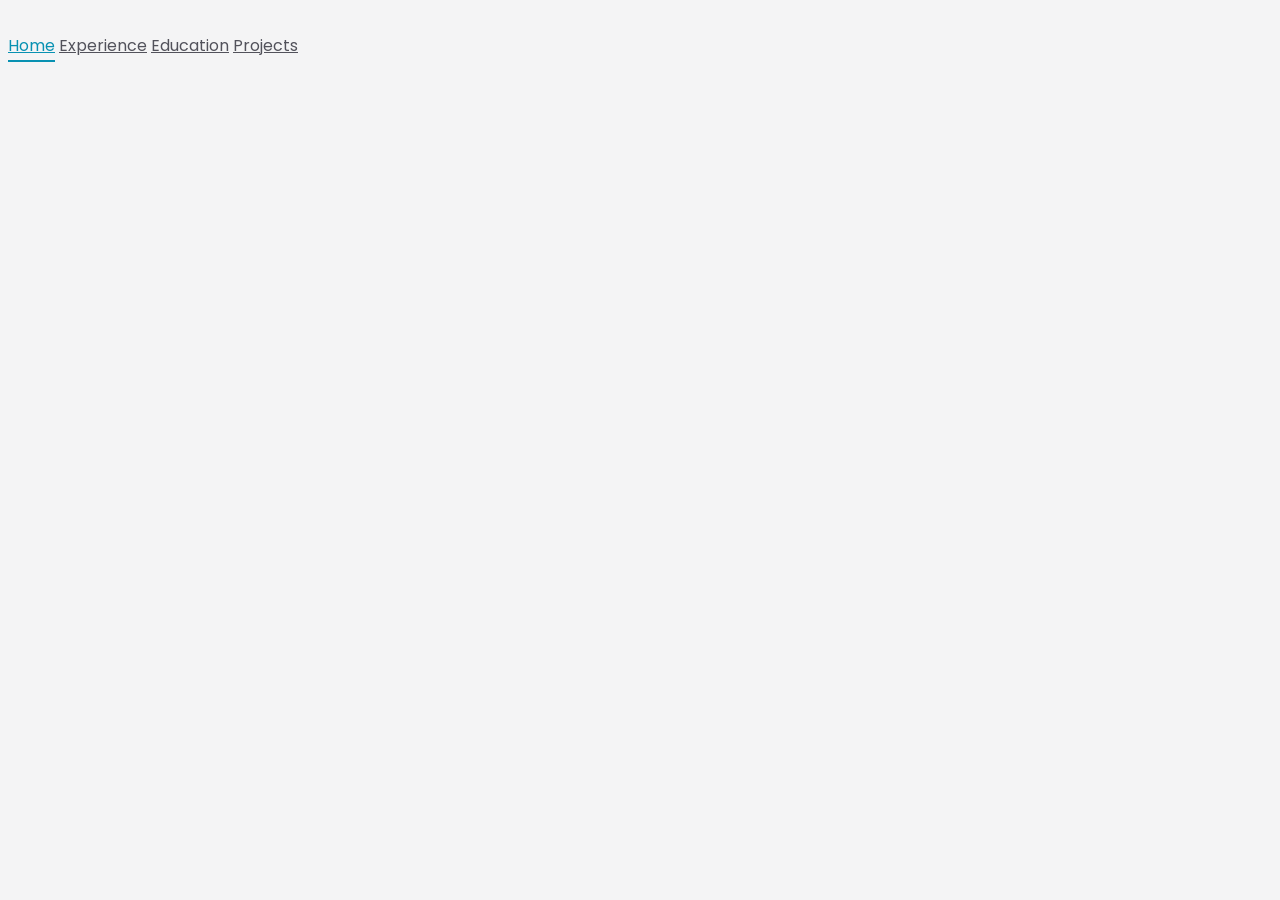
==== index.html @ fab00046 "Deploy initial portfolio" ====
<!DOCTYPE html>
<html lang="en" class="scroll-smooth">
<head>
    <meta charset="UTF-8">
    <meta name="viewport" content="width=device-width, initial-scale=1.0">
    <title>Rohan Negi | Python Developer</title>
    <meta name="description" content="Portfolio of Rohan Negi, a Python developer with experience in Streamlit, Firebase, and Machine Learning.">
    <link rel="icon" href="data:image/svg+xml,<svg xmlns=%22http://www.w3.org/2000/svg%22 viewBox=%220 0 100 100%22><text y=%22.9em%22 font-size=%2290%22>🐍</text></svg>">
    <link rel="preconnect" href="https://fonts.googleapis.com">
    <link rel="preconnect" href="https://fonts.gstatic.com" crossorigin>
    <link href="https://fonts.googleapis.com/css2?family=Poppins:wght@400;500;600;700;800&display=swap" rel="stylesheet">
    <link rel="stylesheet" href="https://cdn.jsdelivr.net/gh/devicons/devicon@v2.15.1/devicon.min.css">
    <link rel="stylesheet" href="assets/css/style.css">
</head>
<body class="bg-background text-text selection:bg-accent selection:text-white">

    <div class="cursor-dot"></div>
    <div class="cursor-outline"></div>
    <div id="particles-js"></div>

    <header id="header" class="fixed top-0 left-0 w-full z-50">
        <nav class="container mx-auto px-6 py-4 flex justify-between items-center">
            <a href="index.html" class="text-2xl font-bold text-accent tracking-wider">RN.</a>
            <div class="hidden md:flex space-x-8 items-center">
                <a href="index.html" class="nav-link active">Home</a>
                <a href="experience.html" class="nav-link">Experience</a>
                <a href="education.html" class="nav-link">Education</a>
                <a href="projects.html" class="nav-link">Projects</a>
            </div>
            <button id="theme-toggle" class="theme-toggle-btn" aria-label="Toggle dark/light mode">
                <svg class="sun-icon" xmlns="http://www.w3.org/2000/svg" viewBox="0 0 24 24" fill="currentColor"><path d="M12 2.25a.75.75 0 01.75.75v2.25a.75.75 0 01-1.5 0V3a.75.75 0 01.75-.75zM7.5 12a4.5 4.5 0 119 0 4.5 4.5 0 01-9 0zM18.894 6.106a.75.75 0 010 1.06l-1.591 1.59a.75.75 0 11-1.06-1.06l1.59-1.59a.75.75 0 011.06 0zM21.75 12a.75.75 0 01-.75.75h-2.25a.75.75 0 010-1.5h2.25a.75.75 0 01.75.75zM17.894 17.894a.75.75 0 011.06 0l1.59 1.591a.75.75 0 11-1.06 1.06l-1.59-1.59a.75.75 0 010-1.06zM12 21.75a.75.75 0 01-.75-.75v-2.25a.75.75 0 011.5 0v2.25a.75.75 0 01-.75.75zM5.106 17.894a.75.75 0 010-1.06l1.591-1.59a.75.75 0 111.06 1.06l-1.59 1.59a.75.75 0 01-1.06 0zM2.25 12a.75.75 0 01.75-.75h2.25a.75.75 0 010 1.5H3a.75.75 0 01-.75-.75zM6.106 5.106a.75.75 0 011.06 0l1.59 1.591a.75.75 0 01-1.06 1.06l-1.59-1.59a.75.75 0 010-1.06z"/></svg>
                <svg class="moon-icon" xmlns="http://www.w3.org/2000/svg" viewBox="0 0 24 24" fill="currentColor"><path fill-rule="evenodd" d="M9.528 1.718a.75.75 0 01.162.819A8.97 8.97 0 009 6a9 9 0 009 9 8.97 8.97 0 004.472-.69a.75.75 0 01.819.162l.805.805a.75.75 0 01-.162.819A10.5 10.5 0 119.528 1.718z" clip-rule="evenodd" /></svg>
            </button>
        </nav>
    </header>

    <main class="relative z-10">
        <section id="hero" class="min-h-screen flex items-center">
            <div class="container mx-auto px-6 grid md:grid-cols-2 gap-12 items-center">
                <div class="text-center md:text-left">
                    <h1 class="text-4xl md:text-6xl font-extrabold leading-tight">Hi, I am <br><span class="text-accent">Rohan Negi</span></h1>
                    <p class="mt-6 text-lg text-slate-300 max-w-lg mx-auto md:mx-0">
                        Curious and driven Python developer & aspiring Data Scientist, experienced in ML, Firebase, Generative AI, and Data Visualization. Actively seeking internship opportunities to contribute and grow.
                    </p>
                    <div class="mt-8 flex justify-center md:justify-start gap-6">
                        <a href="https://github.com/rohannegi-2005" target="_blank" class="social-icon" aria-label="GitHub"><i class="devicon-github-original"></i></a>
                        <a href="https://www.kaggle.com/rohannegi18181" target="_blank" class="social-icon" aria-label="Kaggle">
                            <svg role="img" viewBox="0 0 24 24" xmlns="http://www.w3.org/2000/svg"><title>Kaggle</title><path d="M14.994 10.222l-3.32 3.32-3.32-3.32-3.32 3.32-1.47-1.47 4.79-4.79 3.32 3.32 3.32-3.32 4.79 4.79-1.47 1.47-3.32-3.32zM19.78 24l-4.79-4.79-3.32 3.32-3.32-3.32-3.32 3.32-4.79-4.79L11.674 0l8.107 8.107L14.994 13.01l4.787 4.787L18.31 19.27l-3.317-3.317-3.317 3.317-3.317-3.317-3.317 3.317-1.47-1.47 4.787-4.787 3.317 3.317 3.317-3.317 4.787 4.787z"/></svg>
                        </a>
                        <a href="https://leetcode.com/u/Rohann_18/" target="_blank" class="social-icon" aria-label="LeetCode">
                            <svg role="img" viewBox="0 0 24 24" xmlns="http://www.w3.org/2000/svg"><title>LeetCode</title><path d="M13.483 0a1.374 1.374 0 0 0-.961.438L7.116 5.844a.75.75 0 0 1-1.06 0L.438.219a1.374 1.374 0 0 0-1.922 0A1.374 1.374 0 0 0 0 .961v10.35a1.374 1.374 0 0 0 .438.961l5.621 5.621a.75.75 0 0 1 0 1.06l-5.621 5.621a1.374 1.374 0 0 0 0 1.922a1.374 1.374 0 0 0 .961.438h10.35a1.374 1.374 0 0 0 .961-.438l5.621-5.621a.75.75 0 0 1 1.06 0l5.621 5.621a1.374 1.374 0 0 0 1.922 0a1.374 1.374 0 0 0 .438-.961V13.483a1.374 1.374 0 0 0-.438-.961l-5.621-5.621a.75.75 0 0 1 0-1.06l5.621-5.621a1.374 1.374 0 0 0 0-1.922a1.374 1.374 0 0 0-.961-.438H13.483zM14.25 10.5l-3 3-3-3h6zM10.5 13.5l3-3 3 3h-6z"/></svg>
                        </a>
                    </div>
                    <div class="mt-10 flex flex-wrap justify-center md:justify-start gap-4">
                        <a href="assets/resume.pdf" target="_blank" class="btn">Resume</a>
                        <a href="mailto:rohannnegi2005@gmail.com" class="btn">Contact</a>
                        <a href="https://www.linkedin.com/in/rohan-negi-2005-" target="_blank" class="btn">Connect on LinkedIn</a>
                    </div>
                </div>
                <div class="flex justify-center">
                    <img src="https://cdni.iconscout.com/illustration/premium/thumb/developer-working-on-project-4433842-3718498.png" alt="Developer Illustration" class="max-w-md w-full">
                </div>
            </div>
        </section>
        
        <div class="container mx-auto px-6 pb-12 text-center">
            <a href="mailto:rohannnegi2005@gmail.com" class="text-lg text-slate-400 hover:text-accent transition-colors duration-300">
                rohannnegi2005@gmail.com
            </a> 
        </div>

    </main>
    
    <footer class="text-center text-slate-500 py-6 text-sm">
        <p>&copy; 2025 Rohan Negi. Built with passion.</p>
    </footer>
    
    <script src="https://cdn.jsdelivr.net/npm/particles.js@2.0.0/particles.min.js"></script>
    <script defer src="assets/js/main.js"></script>
</body>
</html>
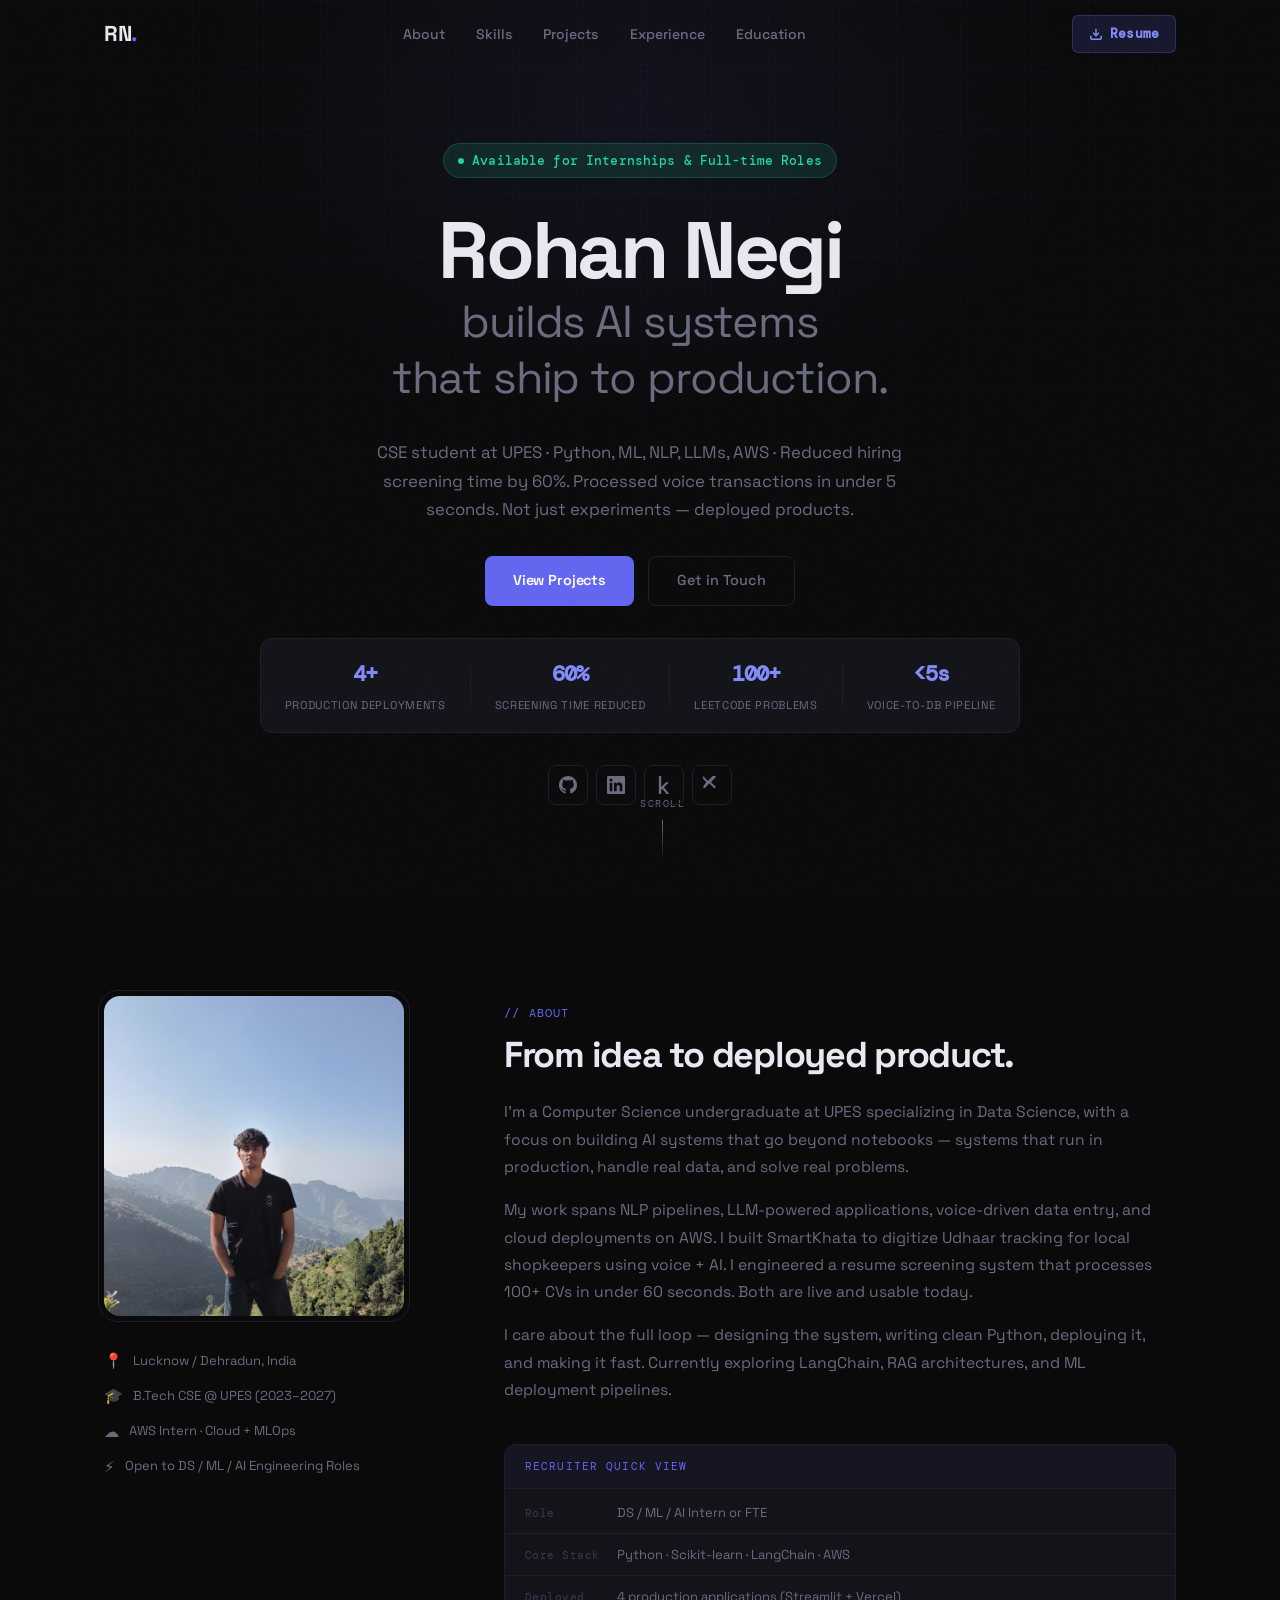
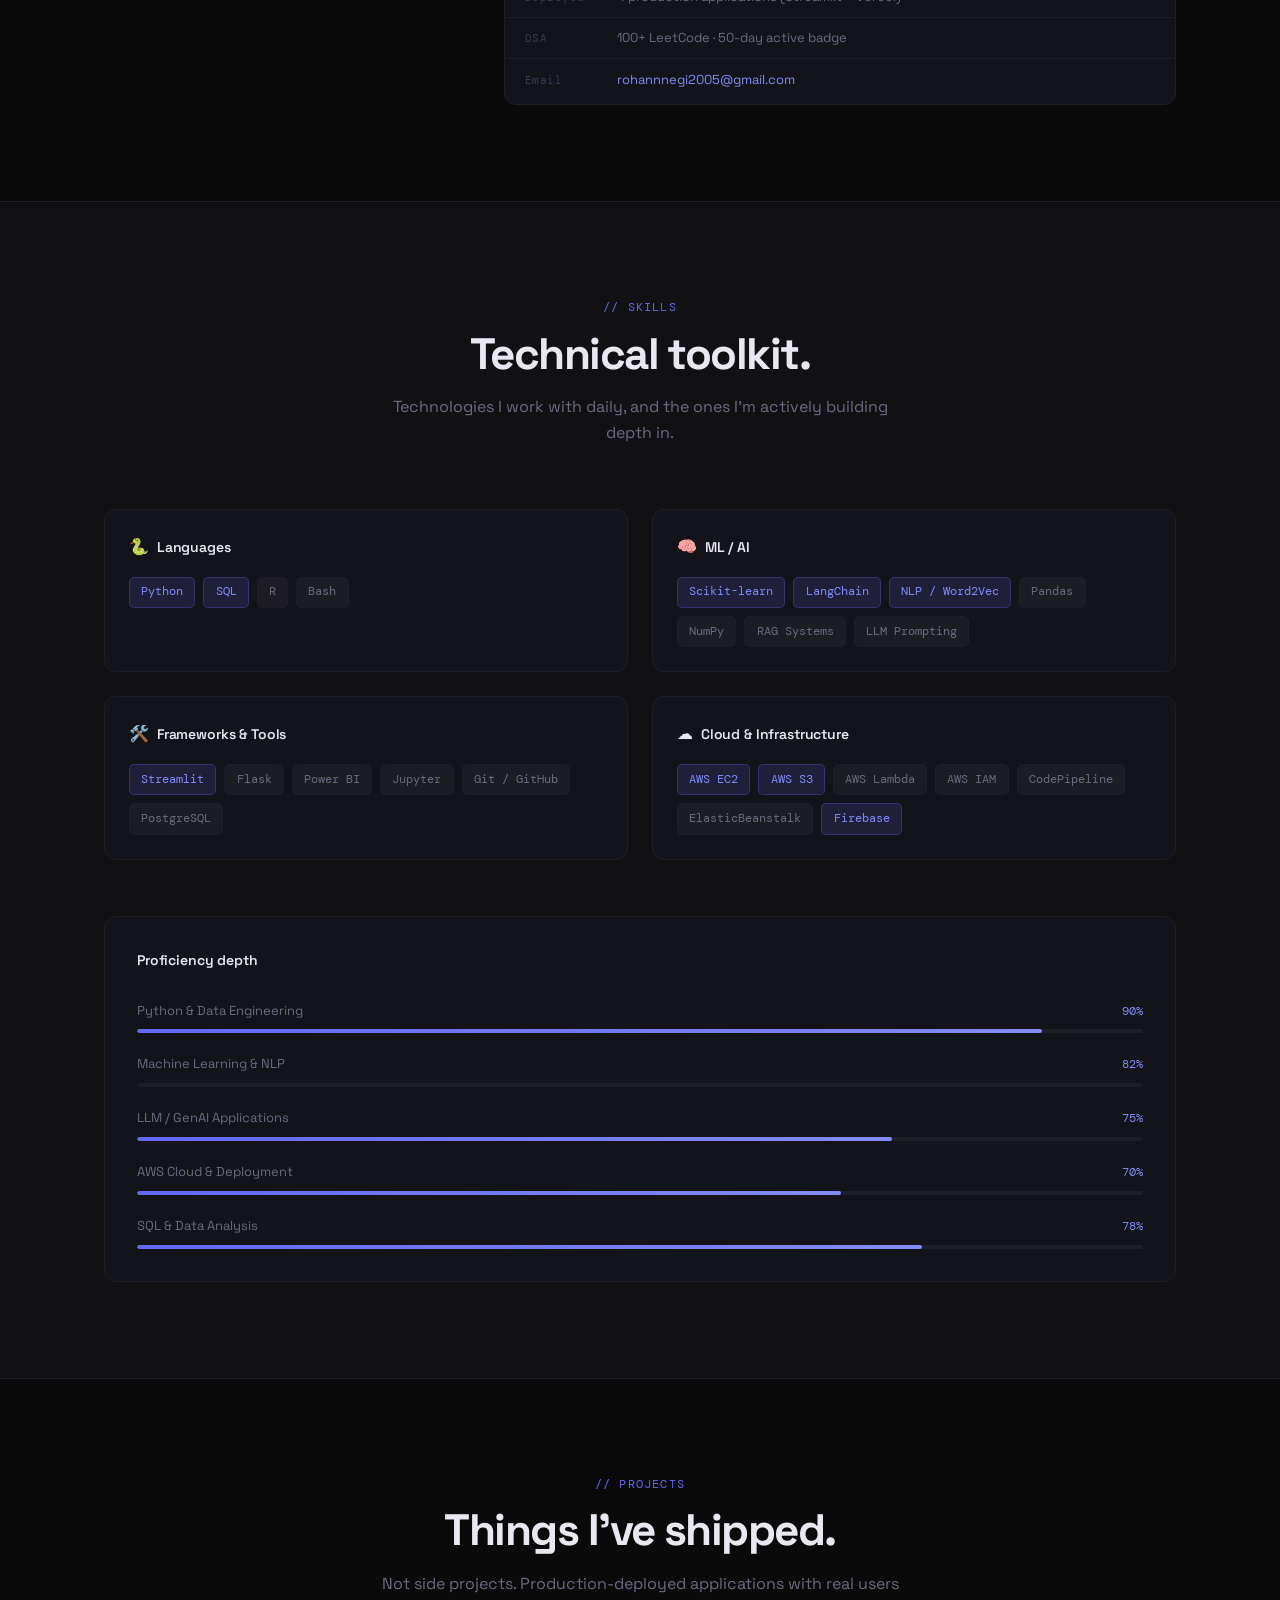
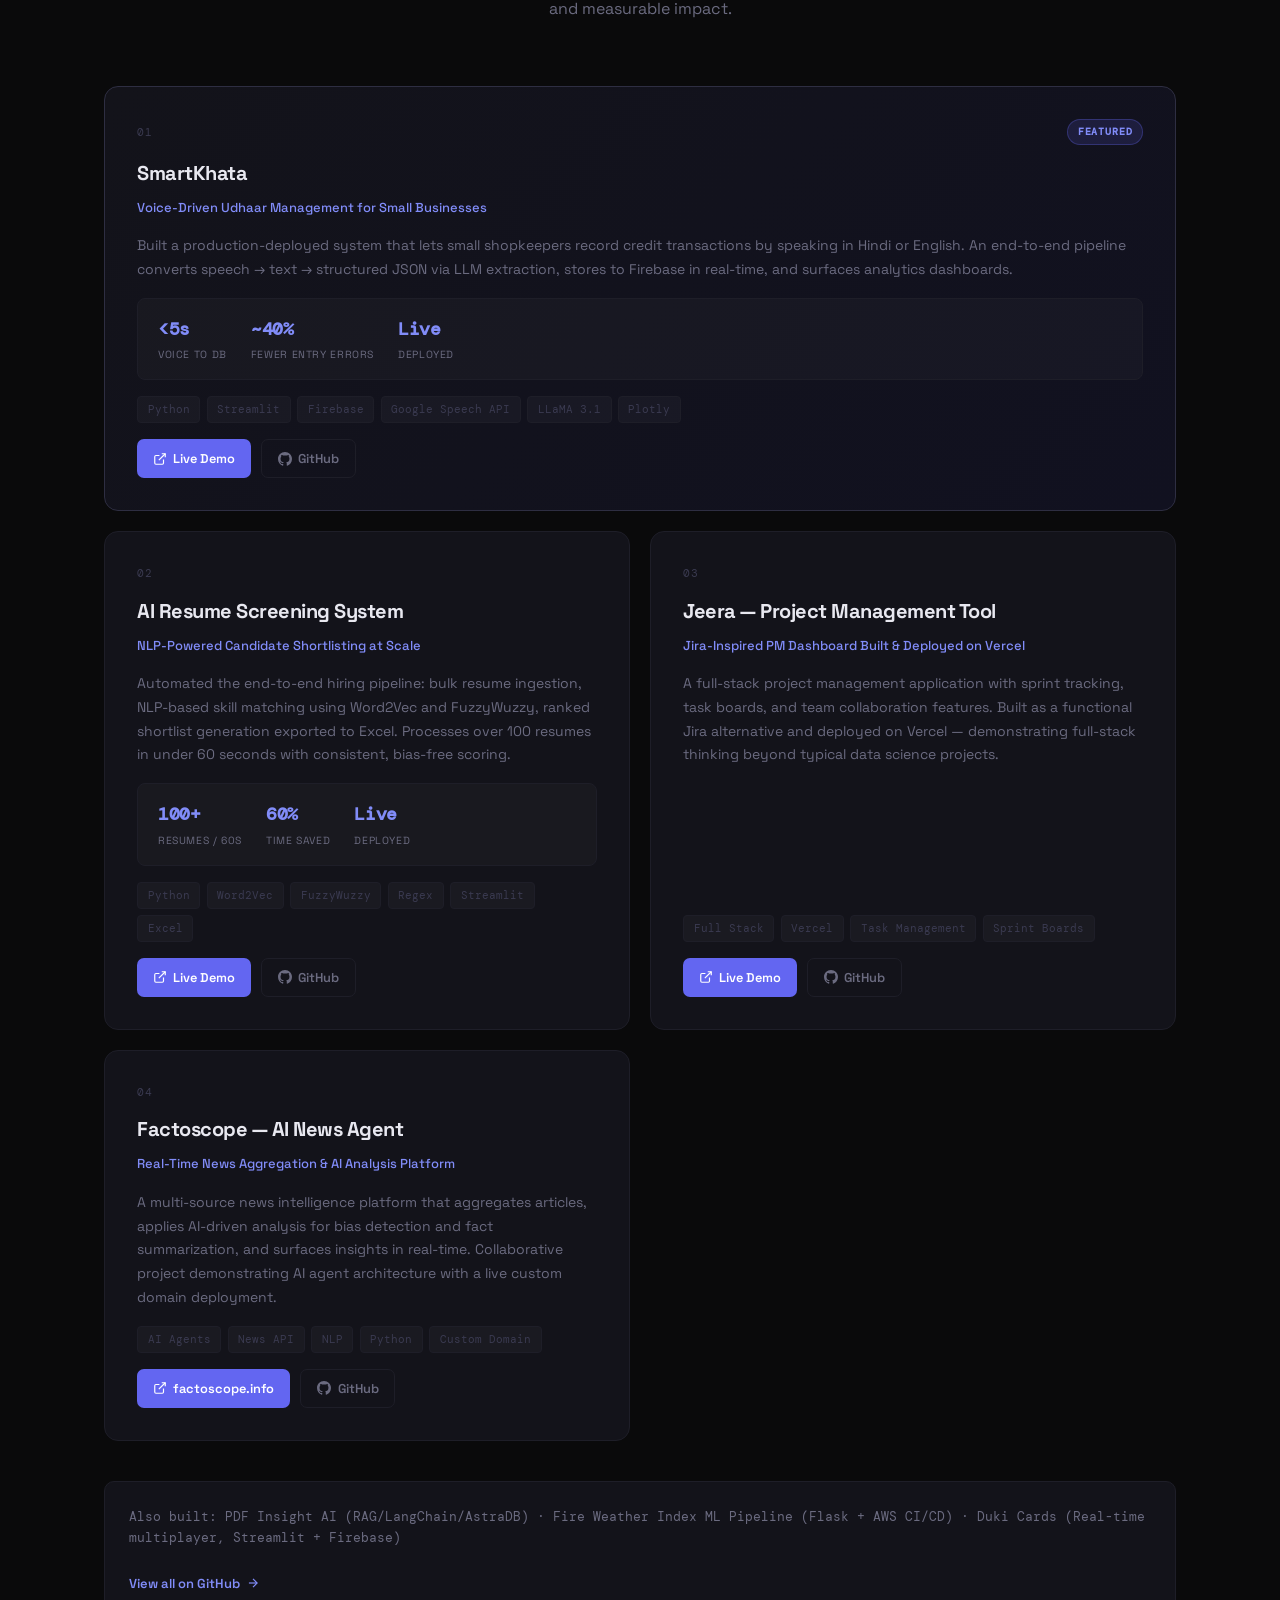
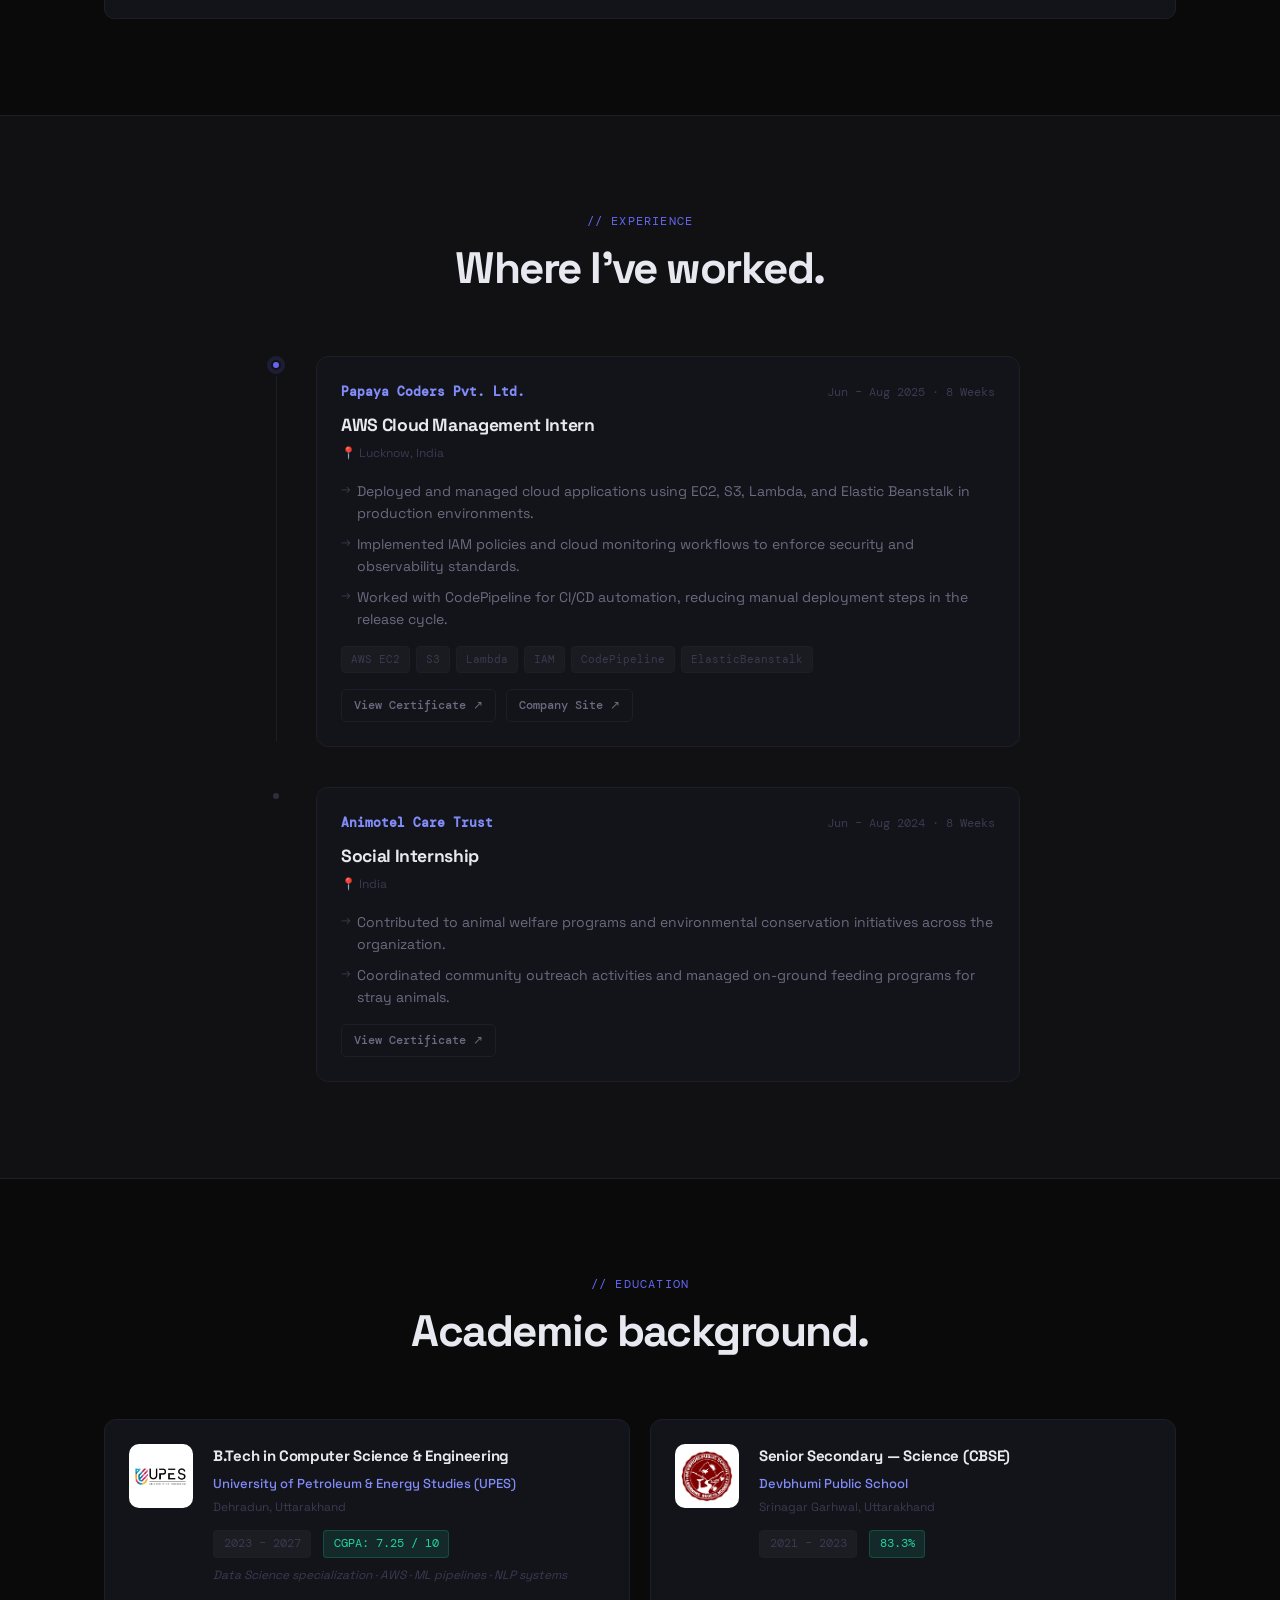
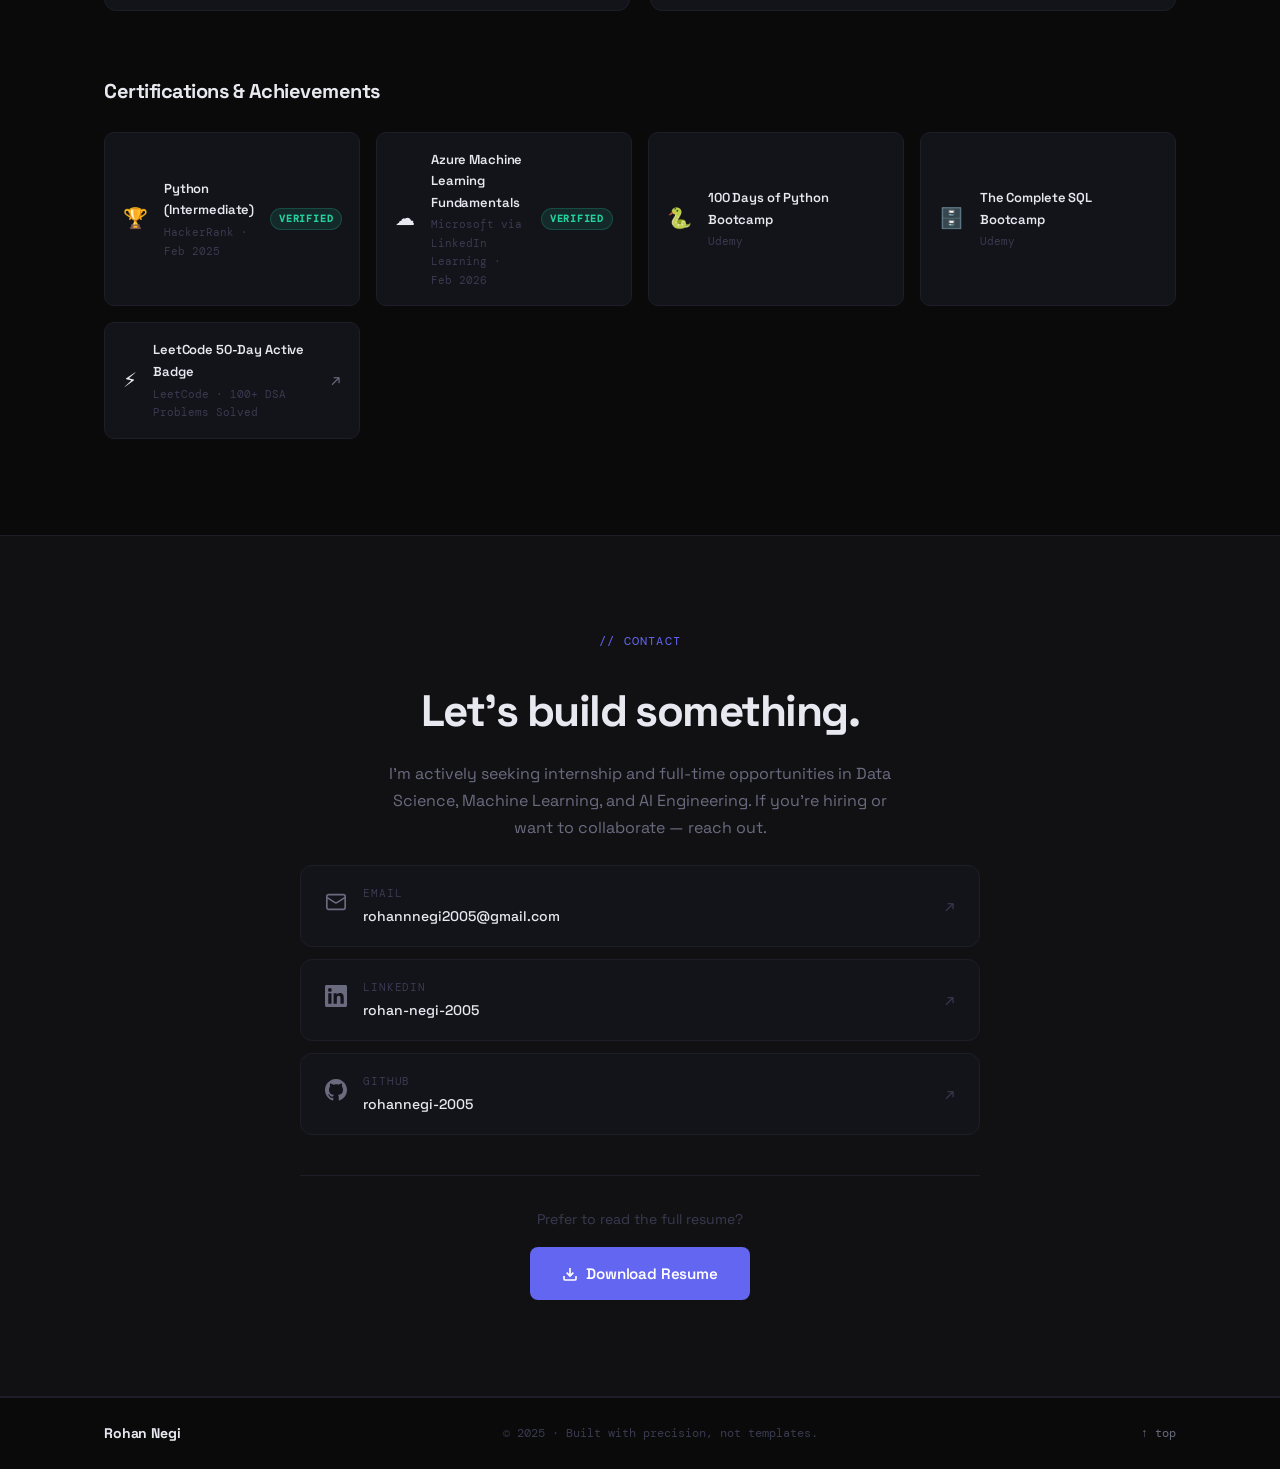
==== commit 6a734e8b: "chore: 2026 portfolio redesign" ====
--- a/index.html
+++ b/index.html
@@ -1,81 +1,765 @@
 <!DOCTYPE html>
-<html lang="en" class="scroll-smooth">
+<html lang="en">
 <head>
     <meta charset="UTF-8">
     <meta name="viewport" content="width=device-width, initial-scale=1.0">
-    <title>Rohan Negi | Python Developer</title>
-    <meta name="description" content="Portfolio of Rohan Negi, a Python developer with experience in Streamlit, Firebase, and Machine Learning.">
-    <link rel="icon" href="data:image/svg+xml,<svg xmlns=%22http://www.w3.org/2000/svg%22 viewBox=%220 0 100 100%22><text y=%22.9em%22 font-size=%2290%22>🐍</text></svg>">
+
+    <!-- Primary Meta -->
+    <title>Rohan Negi — AI/ML Engineer & Data Scientist</title>
+    <meta name="description" content="Rohan Negi builds production-deployed AI systems — from voice-driven data pipelines to NLP automation tools. CSE student at UPES | AWS Certified | Python, ML, LangChain.">
+    <meta name="keywords" content="Rohan Negi, Data Science, Machine Learning, AI Engineer, Python Developer, NLP, LLM, Streamlit, Firebase, AWS, UPES">
+    <meta name="author" content="Rohan Negi">
+    <meta name="robots" content="index, follow">
+
+    <!-- Open Graph -->
+    <meta property="og:type" content="website">
+    <meta property="og:url" content="https://rohannegi-2005.github.io/">
+    <meta property="og:title" content="Rohan Negi — AI/ML Engineer & Data Scientist">
+    <meta property="og:description" content="Building production AI systems that solve real problems. SmartKhata processed voice transactions in under 5s. Resume Scanner cut screening time by 60%.">
+    <meta property="og:image" content="assets/images/profile/profile-photo.jpg">
+
+    <!-- Twitter Card -->
+    <meta name="twitter:card" content="summary_large_image">
+    <meta name="twitter:title" content="Rohan Negi — AI/ML Engineer">
+    <meta name="twitter:description" content="CSE student building production-deployed AI & ML systems.">
+    <meta name="twitter:image" content="assets/images/profile/profile-photo.jpg">
+
+    <!-- Favicon -->
+    <link rel="icon" href="data:image/svg+xml,<svg xmlns='http://www.w3.org/2000/svg' viewBox='0 0 100 100'><text y='.9em' font-size='90'>⚡</text></svg>">
+
+    <!-- Fonts -->
     <link rel="preconnect" href="https://fonts.googleapis.com">
     <link rel="preconnect" href="https://fonts.gstatic.com" crossorigin>
-    <link href="https://fonts.googleapis.com/css2?family=Poppins:wght@400;500;600;700;800&display=swap" rel="stylesheet">
-    <link rel="stylesheet" href="https://cdn.jsdelivr.net/gh/devicons/devicon@v2.15.1/devicon.min.css">
+    <link href="https://fonts.googleapis.com/css2?family=Space+Grotesk:wght@300;400;500;600;700&family=DM+Mono:wght@400;500&display=swap" rel="stylesheet">
+
+    <!-- Styles -->
     <link rel="stylesheet" href="assets/css/style.css">
 </head>
-<body class="bg-background text-text selection:bg-accent selection:text-white">
-
-    <div class="cursor-dot"></div>
-    <div class="cursor-outline"></div>
-    <div id="particles-js"></div>
-
-    <header id="header" class="fixed top-0 left-0 w-full z-50">
-        <nav class="container mx-auto px-6 py-4 flex justify-between items-center">
-            <a href="index.html" class="text-2xl font-bold text-accent tracking-wider">RN.</a>
-            <div class="hidden md:flex space-x-8 items-center">
-                <a href="index.html" class="nav-link active">Home</a>
-                <a href="experience.html" class="nav-link">Experience</a>
-                <a href="education.html" class="nav-link">Education</a>
-                <a href="projects.html" class="nav-link">Projects</a>
-            </div>
-            <button id="theme-toggle" class="theme-toggle-btn" aria-label="Toggle dark/light mode">
-                <svg class="sun-icon" xmlns="http://www.w3.org/2000/svg" viewBox="0 0 24 24" fill="currentColor"><path d="M12 2.25a.75.75 0 01.75.75v2.25a.75.75 0 01-1.5 0V3a.75.75 0 01.75-.75zM7.5 12a4.5 4.5 0 119 0 4.5 4.5 0 01-9 0zM18.894 6.106a.75.75 0 010 1.06l-1.591 1.59a.75.75 0 11-1.06-1.06l1.59-1.59a.75.75 0 011.06 0zM21.75 12a.75.75 0 01-.75.75h-2.25a.75.75 0 010-1.5h2.25a.75.75 0 01.75.75zM17.894 17.894a.75.75 0 011.06 0l1.59 1.591a.75.75 0 11-1.06 1.06l-1.59-1.59a.75.75 0 010-1.06zM12 21.75a.75.75 0 01-.75-.75v-2.25a.75.75 0 011.5 0v2.25a.75.75 0 01-.75.75zM5.106 17.894a.75.75 0 010-1.06l1.591-1.59a.75.75 0 111.06 1.06l-1.59 1.59a.75.75 0 01-1.06 0zM2.25 12a.75.75 0 01.75-.75h2.25a.75.75 0 010 1.5H3a.75.75 0 01-.75-.75zM6.106 5.106a.75.75 0 011.06 0l1.59 1.591a.75.75 0 01-1.06 1.06l-1.59-1.59a.75.75 0 010-1.06z"/></svg>
-                <svg class="moon-icon" xmlns="http://www.w3.org/2000/svg" viewBox="0 0 24 24" fill="currentColor"><path fill-rule="evenodd" d="M9.528 1.718a.75.75 0 01.162.819A8.97 8.97 0 009 6a9 9 0 009 9 8.97 8.97 0 004.472-.69a.75.75 0 01.819.162l.805.805a.75.75 0 01-.162.819A10.5 10.5 0 119.528 1.718z" clip-rule="evenodd" /></svg>
-            </button>
+<body>
+
+    <!-- ═══════════════════════ NOISE OVERLAY ═══════════════════════ -->
+    <div class="noise-overlay" aria-hidden="true"></div>
+
+    <!-- ═══════════════════════ NAVIGATION ═══════════════════════ -->
+    <header id="header" role="banner">
+        <nav class="nav-container" role="navigation" aria-label="Main navigation">
+            <a href="#hero" class="nav-logo" aria-label="Rohan Negi - Home">RN<span class="logo-dot">.</span></a>
+
+            <ul class="nav-links" role="list">
+                <li><a href="#about" class="nav-link">About</a></li>
+                <li><a href="#skills" class="nav-link">Skills</a></li>
+                <li><a href="#projects" class="nav-link">Projects</a></li>
+                <li><a href="#experience" class="nav-link">Experience</a></li>
+                <li><a href="#education" class="nav-link">Education</a></li>
+            </ul>
+
+            <div class="nav-actions">
+                <a href="assets/resume/Rohan_Negi_Resume.pdf" target="_blank" rel="noopener noreferrer" class="btn-resume" aria-label="Download Resume">
+                    <svg width="14" height="14" viewBox="0 0 24 24" fill="none" stroke="currentColor" stroke-width="2.5" aria-hidden="true"><path d="M21 15v4a2 2 0 0 1-2 2H5a2 2 0 0 1-2-2v-4"/><polyline points="7 10 12 15 17 10"/><line x1="12" y1="15" x2="12" y2="3"/></svg>
+                    Resume
+                </a>
+                <button class="hamburger" id="hamburger" aria-label="Toggle menu" aria-expanded="false" aria-controls="mobile-menu">
+                    <span></span><span></span><span></span>
+                </button>
+            </div>
         </nav>
+
+        <!-- Mobile Menu -->
+        <div class="mobile-menu" id="mobile-menu" role="dialog" aria-label="Mobile navigation" hidden>
+            <ul role="list">
+                <li><a href="#about" class="mobile-link">About</a></li>
+                <li><a href="#skills" class="mobile-link">Skills</a></li>
+                <li><a href="#projects" class="mobile-link">Projects</a></li>
+                <li><a href="#experience" class="mobile-link">Experience</a></li>
+                <li><a href="#education" class="mobile-link">Education</a></li>
+                <li><a href="#contact" class="mobile-link">Contact</a></li>
+                <li><a href="assets/resume/Rohan_Negi_Resume.pdf" target="_blank" class="mobile-link mobile-resume">↓ Download Resume</a></li>
+            </ul>
+        </div>
     </header>
 
-    <main class="relative z-10">
-        <section id="hero" class="min-h-screen flex items-center">
-            <div class="container mx-auto px-6 grid md:grid-cols-2 gap-12 items-center">
-                <div class="text-center md:text-left">
-                    <h1 class="text-4xl md:text-6xl font-extrabold leading-tight">Hi, I am <br><span class="text-accent">Rohan Negi</span></h1>
-                    <p class="mt-6 text-lg text-slate-300 max-w-lg mx-auto md:mx-0">
-                        Curious and driven Python developer & aspiring Data Scientist, experienced in ML, Firebase, Generative AI, and Data Visualization. Actively seeking internship opportunities to contribute and grow.
+    <main id="main-content">
+
+        <!-- ═══════════════════════ HERO ═══════════════════════ -->
+        <section id="hero" class="hero-section" aria-labelledby="hero-heading">
+            <div class="hero-bg-grid" aria-hidden="true"></div>
+            <div class="hero-bg-glow" aria-hidden="true"></div>
+
+            <div class="hero-container">
+                <div class="hero-badge" aria-label="Status">
+                    <span class="status-dot" aria-hidden="true"></span>
+                    Available for Internships & Full-time Roles
+                </div>
+
+                <h1 id="hero-heading" class="hero-heading">
+                    <span class="hero-name">Rohan Negi</span>
+                    <span class="hero-title">builds AI systems<br>that ship to production.</span>
+                </h1>
+
+                <p class="hero-desc">
+                    CSE student at UPES · Python, ML, NLP, LLMs, AWS ·
+                    Reduced hiring screening time by 60%. Processed voice transactions in under 5 seconds.
+                    Not just experiments — deployed products.
+                </p>
+
+                <div class="hero-cta">
+                    <a href="#projects" class="btn-primary">View Projects</a>
+                    <a href="#contact" class="btn-ghost">Get in Touch</a>
+                </div>
+
+                <div class="hero-stats" role="list" aria-label="Key metrics">
+                    <div class="stat" role="listitem">
+                        <span class="stat-num">4+</span>
+                        <span class="stat-label">Production Deployments</span>
+                    </div>
+                    <div class="stat-divider" aria-hidden="true"></div>
+                    <div class="stat" role="listitem">
+                        <span class="stat-num">60%</span>
+                        <span class="stat-label">Screening Time Reduced</span>
+                    </div>
+                    <div class="stat-divider" aria-hidden="true"></div>
+                    <div class="stat" role="listitem">
+                        <span class="stat-num">100+</span>
+                        <span class="stat-label">LeetCode Problems</span>
+                    </div>
+                    <div class="stat-divider" aria-hidden="true"></div>
+                    <div class="stat" role="listitem">
+                        <span class="stat-num">&lt;5s</span>
+                        <span class="stat-label">Voice-to-DB Pipeline</span>
+                    </div>
+                </div>
+
+                <div class="hero-socials" aria-label="Social links">
+                    <a href="https://github.com/rohannegi-2005" target="_blank" rel="noopener noreferrer" aria-label="GitHub Profile" class="social-link">
+                        <svg viewBox="0 0 24 24" fill="currentColor" aria-hidden="true"><path d="M12 0C5.374 0 0 5.373 0 12c0 5.302 3.438 9.8 8.207 11.387.599.111.793-.261.793-.577v-2.234c-3.338.726-4.033-1.416-4.033-1.416-.546-1.387-1.333-1.756-1.333-1.756-1.089-.745.083-.729.083-.729 1.205.084 1.839 1.237 1.839 1.237 1.07 1.834 2.807 1.304 3.492.997.107-.775.418-1.305.762-1.604-2.665-.305-5.467-1.334-5.467-5.931 0-1.311.469-2.381 1.236-3.221-.124-.303-.535-1.524.117-3.176 0 0 1.008-.322 3.301 1.23A11.509 11.509 0 0 1 12 5.803c1.02.005 2.047.138 3.006.404 2.291-1.552 3.297-1.23 3.297-1.23.653 1.653.242 2.874.118 3.176.77.84 1.235 1.911 1.235 3.221 0 4.609-2.807 5.624-5.479 5.921.43.372.823 1.102.823 2.222v3.293c0 .319.192.694.801.576C20.566 21.797 24 17.3 24 12c0-6.627-5.373-12-12-12z"/></svg>
+                    </a>
+                    <a href="https://www.linkedin.com/in/rohan-negi-2005-" target="_blank" rel="noopener noreferrer" aria-label="LinkedIn Profile" class="social-link">
+                        <svg viewBox="0 0 24 24" fill="currentColor" aria-hidden="true"><path d="M20.447 20.452h-3.554v-5.569c0-1.328-.027-3.037-1.852-3.037-1.853 0-2.136 1.445-2.136 2.939v5.667H9.351V9h3.414v1.561h.046c.477-.9 1.637-1.85 3.37-1.85 3.601 0 4.267 2.37 4.267 5.455v6.286zM5.337 7.433a2.062 2.062 0 0 1-2.063-2.065 2.064 2.064 0 1 1 2.063 2.065zm1.782 13.019H3.555V9h3.564v11.452zM22.225 0H1.771C.792 0 0 .774 0 1.729v20.542C0 23.227.792 24 1.771 24h20.451C23.2 24 24 23.227 24 22.271V1.729C24 .774 23.2 0 22.222 0h.003z"/></svg>
+                    </a>
+                    <a href="https://www.kaggle.com/rohannegi18181" target="_blank" rel="noopener noreferrer" aria-label="Kaggle Profile" class="social-link">
+                        <svg viewBox="0 0 24 24" fill="currentColor" aria-hidden="true"><path d="M18.825 23.859c-.022.092-.117.141-.281.141h-3.139c-.187 0-.351-.082-.492-.248l-5.178-6.589-1.448 1.374v5.111c0 .235-.117.352-.351.352H5.505c-.236 0-.354-.117-.354-.352V.353c0-.233.118-.353.354-.353h2.431c.234 0 .351.12.351.353v14.343l6.203-6.272c.165-.165.33-.246.495-.246h3.239c.144 0 .236.06.285.18.046.149.034.255-.036.315l-6.555 6.344 6.836 8.507c.095.104.117.208.07.336z"/></svg>
+                    </a>
+                    <a href="https://leetcode.com/u/Rohann_18/" target="_blank" rel="noopener noreferrer" aria-label="LeetCode Profile" class="social-link">
+                        <svg viewBox="0 0 24 24" fill="currentColor" aria-hidden="true"><path d="M13.483 0a1.374 1.374 0 0 0-.961.438L7.116 5.844a.75.75 0 0 1-1.06 0L.438.219a1.374 1.374 0 0 0-1.922 1.922l5.406 5.406a.75.75 0 0 1 0 1.06L.438 14.013a1.374 1.374 0 0 0 1.922 1.921l5.598-5.598a.75.75 0 0 1 1.06 0l5.598 5.598a1.374 1.374 0 0 0 1.922-1.921l-5.406-5.406a.75.75 0 0 1 0-1.06l5.406-5.406A1.374 1.374 0 0 0 13.483 0z"/></svg>
+                    </a>
+                </div>
+            </div>
+
+            <div class="hero-scroll-hint" aria-hidden="true">
+                <span>scroll</span>
+                <div class="scroll-line"></div>
+            </div>
+        </section>
+
+        <!-- ═══════════════════════ ABOUT ═══════════════════════ -->
+        <section id="about" class="section" aria-labelledby="about-heading">
+            <div class="container">
+                <div class="about-grid">
+                    <div class="about-photo-col">
+                        <div class="photo-wrapper">
+                            <img
+                                src="assets/images/profile/profile-photo.jpg"
+                                alt="Rohan Negi - AI/ML Engineer and Data Science Student"
+                                class="profile-photo"
+                                loading="lazy"
+                                width="320"
+                                height="320"
+                            >
+                            <div class="photo-border" aria-hidden="true"></div>
+                        </div>
+                        <div class="quick-facts" role="list" aria-label="Quick facts">
+                            <div class="quick-fact" role="listitem">
+                                <span class="qf-icon" aria-hidden="true">📍</span>
+                                <span>Lucknow / Dehradun, India</span>
+                            </div>
+                            <div class="quick-fact" role="listitem">
+                                <span class="qf-icon" aria-hidden="true">🎓</span>
+                                <span>B.Tech CSE @ UPES (2023–2027)</span>
+                            </div>
+                            <div class="quick-fact" role="listitem">
+                                <span class="qf-icon" aria-hidden="true">☁️</span>
+                                <span>AWS Intern · Cloud + MLOps</span>
+                            </div>
+                            <div class="quick-fact" role="listitem">
+                                <span class="qf-icon" aria-hidden="true">⚡</span>
+                                <span>Open to DS / ML / AI Engineering Roles</span>
+                            </div>
+                        </div>
+                    </div>
+
+                    <div class="about-content-col">
+                        <div class="section-label" aria-hidden="true">// about</div>
+                        <h2 id="about-heading" class="section-heading">From idea to deployed product.</h2>
+                        <div class="about-body">
+                            <p>
+                                I'm a Computer Science undergraduate at UPES specializing in Data Science, with a focus on building AI systems that go beyond notebooks — systems that run in production, handle real data, and solve real problems.
+                            </p>
+                            <p>
+                                My work spans NLP pipelines, LLM-powered applications, voice-driven data entry, and cloud deployments on AWS. I built SmartKhata to digitize Udhaar tracking for local shopkeepers using voice + AI. I engineered a resume screening system that processes 100+ CVs in under 60 seconds. Both are live and usable today.
+                            </p>
+                            <p>
+                                I care about the full loop — designing the system, writing clean Python, deploying it, and making it fast. Currently exploring LangChain, RAG architectures, and ML deployment pipelines.
+                            </p>
+                        </div>
+
+                        <div class="recruiter-strip" role="region" aria-label="Recruiter quick view">
+                            <div class="rs-label">Recruiter quick view</div>
+                            <div class="rs-items">
+                                <div class="rs-item">
+                                    <span class="rs-key">Role</span>
+                                    <span class="rs-val">DS / ML / AI Intern or FTE</span>
+                                </div>
+                                <div class="rs-item">
+                                    <span class="rs-key">Core Stack</span>
+                                    <span class="rs-val">Python · Scikit-learn · LangChain · AWS</span>
+                                </div>
+                                <div class="rs-item">
+                                    <span class="rs-key">Deployed</span>
+                                    <span class="rs-val">4 production applications (Streamlit + Vercel)</span>
+                                </div>
+                                <div class="rs-item">
+                                    <span class="rs-key">DSA</span>
+                                    <span class="rs-val">100+ LeetCode · 50-day active badge</span>
+                                </div>
+                                <div class="rs-item">
+                                    <span class="rs-key">Email</span>
+                                    <span class="rs-val"><a href="mailto:rohannnegi2005@gmail.com">rohannnegi2005@gmail.com</a></span>
+                                </div>
+                            </div>
+                        </div>
+                    </div>
+                </div>
+            </div>
+        </section>
+
+        <!-- ═══════════════════════ SKILLS ═══════════════════════ -->
+        <section id="skills" class="section section-alt" aria-labelledby="skills-heading">
+            <div class="container">
+                <div class="section-header">
+                    <div class="section-label" aria-hidden="true">// skills</div>
+                    <h2 id="skills-heading" class="section-heading">Technical toolkit.</h2>
+                    <p class="section-subtext">Technologies I work with daily, and the ones I'm actively building depth in.</p>
+                </div>
+
+                <div class="skills-grid">
+                    <div class="skill-category">
+                        <h3 class="skill-cat-title">
+                            <span class="skill-cat-icon" aria-hidden="true">🐍</span>
+                            Languages
+                        </h3>
+                        <div class="skill-tags">
+                            <span class="skill-tag skill-primary">Python</span>
+                            <span class="skill-tag skill-primary">SQL</span>
+                            <span class="skill-tag">R</span>
+                            <span class="skill-tag">Bash</span>
+                        </div>
+                    </div>
+
+                    <div class="skill-category">
+                        <h3 class="skill-cat-title">
+                            <span class="skill-cat-icon" aria-hidden="true">🧠</span>
+                            ML / AI
+                        </h3>
+                        <div class="skill-tags">
+                            <span class="skill-tag skill-primary">Scikit-learn</span>
+                            <span class="skill-tag skill-primary">LangChain</span>
+                            <span class="skill-tag skill-primary">NLP / Word2Vec</span>
+                            <span class="skill-tag">Pandas</span>
+                            <span class="skill-tag">NumPy</span>
+                            <span class="skill-tag">RAG Systems</span>
+                            <span class="skill-tag">LLM Prompting</span>
+                        </div>
+                    </div>
+
+                    <div class="skill-category">
+                        <h3 class="skill-cat-title">
+                            <span class="skill-cat-icon" aria-hidden="true">🛠️</span>
+                            Frameworks & Tools
+                        </h3>
+                        <div class="skill-tags">
+                            <span class="skill-tag skill-primary">Streamlit</span>
+                            <span class="skill-tag">Flask</span>
+                            <span class="skill-tag">Power BI</span>
+                            <span class="skill-tag">Jupyter</span>
+                            <span class="skill-tag">Git / GitHub</span>
+                            <span class="skill-tag">PostgreSQL</span>
+                        </div>
+                    </div>
+
+                    <div class="skill-category">
+                        <h3 class="skill-cat-title">
+                            <span class="skill-cat-icon" aria-hidden="true">☁️</span>
+                            Cloud & Infrastructure
+                        </h3>
+                        <div class="skill-tags">
+                            <span class="skill-tag skill-primary">AWS EC2</span>
+                            <span class="skill-tag skill-primary">AWS S3</span>
+                            <span class="skill-tag">AWS Lambda</span>
+                            <span class="skill-tag">AWS IAM</span>
+                            <span class="skill-tag">CodePipeline</span>
+                            <span class="skill-tag">ElasticBeanstalk</span>
+                            <span class="skill-tag skill-primary">Firebase</span>
+                        </div>
+                    </div>
+                </div>
+
+                <div class="skills-bar-section" aria-label="Skill proficiency levels">
+                    <h3 class="skills-bar-title">Proficiency depth</h3>
+                    <div class="skill-bars">
+                        <div class="skill-bar-item">
+                            <div class="sb-meta">
+                                <span class="sb-name">Python & Data Engineering</span>
+                                <span class="sb-pct">90%</span>
+                            </div>
+                            <div class="sb-track" role="progressbar" aria-valuenow="90" aria-valuemin="0" aria-valuemax="100" aria-label="Python skill level 90%">
+                                <div class="sb-fill" style="--target: 90%"></div>
+                            </div>
+                        </div>
+                        <div class="skill-bar-item">
+                            <div class="sb-meta">
+                                <span class="sb-name">Machine Learning & NLP</span>
+                                <span class="sb-pct">82%</span>
+                            </div>
+                            <div class="sb-track" role="progressbar" aria-valuenow="82" aria-valuemin="0" aria-valuemax="100" aria-label="ML/NLP skill level 82%">
+                                <div class="sb-fill" style="--target: 82%"></div>
+                            </div>
+                        </div>
+                        <div class="skill-bar-item">
+                            <div class="sb-meta">
+                                <span class="sb-name">LLM / GenAI Applications</span>
+                                <span class="sb-pct">75%</span>
+                            </div>
+                            <div class="sb-track" role="progressbar" aria-valuenow="75" aria-valuemin="0" aria-valuemax="100" aria-label="LLM skill level 75%">
+                                <div class="sb-fill" style="--target: 75%"></div>
+                            </div>
+                        </div>
+                        <div class="skill-bar-item">
+                            <div class="sb-meta">
+                                <span class="sb-name">AWS Cloud & Deployment</span>
+                                <span class="sb-pct">70%</span>
+                            </div>
+                            <div class="sb-track" role="progressbar" aria-valuenow="70" aria-valuemin="0" aria-valuemax="100" aria-label="AWS skill level 70%">
+                                <div class="sb-fill" style="--target: 70%"></div>
+                            </div>
+                        </div>
+                        <div class="skill-bar-item">
+                            <div class="sb-meta">
+                                <span class="sb-name">SQL & Data Analysis</span>
+                                <span class="sb-pct">78%</span>
+                            </div>
+                            <div class="sb-track" role="progressbar" aria-valuenow="78" aria-valuemin="0" aria-valuemax="100" aria-label="SQL skill level 78%">
+                                <div class="sb-fill" style="--target: 78%"></div>
+                            </div>
+                        </div>
+                    </div>
+                </div>
+            </div>
+        </section>
+
+        <!-- ═══════════════════════ PROJECTS ═══════════════════════ -->
+        <section id="projects" class="section" aria-labelledby="projects-heading">
+            <div class="container">
+                <div class="section-header">
+                    <div class="section-label" aria-hidden="true">// projects</div>
+                    <h2 id="projects-heading" class="section-heading">Things I've shipped.</h2>
+                    <p class="section-subtext">Not side projects. Production-deployed applications with real users and measurable impact.</p>
+                </div>
+
+                <div class="projects-grid">
+
+                    <!-- Project 1: SmartKhata -->
+                    <article class="project-card project-featured" aria-label="SmartKhata project">
+                        <div class="pc-header">
+                            <div class="pc-number" aria-hidden="true">01</div>
+                            <div class="pc-badge">Featured</div>
+                        </div>
+                        <h3 class="pc-title">SmartKhata</h3>
+                        <p class="pc-tagline">Voice-Driven Udhaar Management for Small Businesses</p>
+                        <p class="pc-desc">
+                            Built a production-deployed system that lets small shopkeepers record credit transactions by speaking in Hindi or English. An end-to-end pipeline converts speech → text → structured JSON via LLM extraction, stores to Firebase in real-time, and surfaces analytics dashboards.
+                        </p>
+
+                        <div class="pc-metrics" role="list" aria-label="Project metrics">
+                            <div class="metric" role="listitem">
+                                <span class="metric-val">&lt;5s</span>
+                                <span class="metric-label">Voice to DB</span>
+                            </div>
+                            <div class="metric" role="listitem">
+                                <span class="metric-val">~40%</span>
+                                <span class="metric-label">Fewer Entry Errors</span>
+                            </div>
+                            <div class="metric" role="listitem">
+                                <span class="metric-val">Live</span>
+                                <span class="metric-label">Deployed</span>
+                            </div>
+                        </div>
+
+                        <div class="pc-stack" aria-label="Technologies used">
+                            <span class="stack-tag">Python</span>
+                            <span class="stack-tag">Streamlit</span>
+                            <span class="stack-tag">Firebase</span>
+                            <span class="stack-tag">Google Speech API</span>
+                            <span class="stack-tag">LLaMA 3.1</span>
+                            <span class="stack-tag">Plotly</span>
+                        </div>
+
+                        <div class="pc-links">
+                            <a href="https://smartkhata-rrzrwyaqjpaspzfvhnmigk.streamlit.app/" target="_blank" rel="noopener noreferrer" class="pc-link pc-link-primary">
+                                <svg width="14" height="14" viewBox="0 0 24 24" fill="none" stroke="currentColor" stroke-width="2" aria-hidden="true"><path d="M18 13v6a2 2 0 0 1-2 2H5a2 2 0 0 1-2-2V8a2 2 0 0 1 2-2h6"/><polyline points="15 3 21 3 21 9"/><line x1="10" y1="14" x2="21" y2="3"/></svg>
+                                Live Demo
+                            </a>
+                            <a href="https://github.com/rohannegi-2005/SmartKhata" target="_blank" rel="noopener noreferrer" class="pc-link pc-link-secondary">
+                                <svg width="14" height="14" viewBox="0 0 24 24" fill="currentColor" aria-hidden="true"><path d="M12 0C5.374 0 0 5.373 0 12c0 5.302 3.438 9.8 8.207 11.387.599.111.793-.261.793-.577v-2.234c-3.338.726-4.033-1.416-4.033-1.416-.546-1.387-1.333-1.756-1.333-1.756-1.089-.745.083-.729.083-.729 1.205.084 1.839 1.237 1.839 1.237 1.07 1.834 2.807 1.304 3.492.997.107-.775.418-1.305.762-1.604-2.665-.305-5.467-1.334-5.467-5.931 0-1.311.469-2.381 1.236-3.221-.124-.303-.535-1.524.117-3.176 0 0 1.008-.322 3.301 1.23A11.509 11.509 0 0 1 12 5.803c1.02.005 2.047.138 3.006.404 2.291-1.552 3.297-1.23 3.297-1.23.653 1.653.242 2.874.118 3.176.77.84 1.235 1.911 1.235 3.221 0 4.609-2.807 5.624-5.479 5.921.43.372.823 1.102.823 2.222v3.293c0 .319.192.694.801.576C20.566 21.797 24 17.3 24 12c0-6.627-5.373-12-12-12z"/></svg>
+                                GitHub
+                            </a>
+                        </div>
+                    </article>
+
+                    <!-- Project 2: Resume Screener -->
+                    <article class="project-card" aria-label="AI Resume Screening project">
+                        <div class="pc-header">
+                            <div class="pc-number" aria-hidden="true">02</div>
+                        </div>
+                        <h3 class="pc-title">AI Resume Screening System</h3>
+                        <p class="pc-tagline">NLP-Powered Candidate Shortlisting at Scale</p>
+                        <p class="pc-desc">
+                            Automated the end-to-end hiring pipeline: bulk resume ingestion, NLP-based skill matching using Word2Vec and FuzzyWuzzy, ranked shortlist generation exported to Excel. Processes over 100 resumes in under 60 seconds with consistent, bias-free scoring.
+                        </p>
+
+                        <div class="pc-metrics" role="list" aria-label="Project metrics">
+                            <div class="metric" role="listitem">
+                                <span class="metric-val">100+</span>
+                                <span class="metric-label">Resumes / 60s</span>
+                            </div>
+                            <div class="metric" role="listitem">
+                                <span class="metric-val">60%</span>
+                                <span class="metric-label">Time Saved</span>
+                            </div>
+                            <div class="metric" role="listitem">
+                                <span class="metric-val">Live</span>
+                                <span class="metric-label">Deployed</span>
+                            </div>
+                        </div>
+
+                        <div class="pc-stack" aria-label="Technologies used">
+                            <span class="stack-tag">Python</span>
+                            <span class="stack-tag">Word2Vec</span>
+                            <span class="stack-tag">FuzzyWuzzy</span>
+                            <span class="stack-tag">Regex</span>
+                            <span class="stack-tag">Streamlit</span>
+                            <span class="stack-tag">Excel</span>
+                        </div>
+
+                        <div class="pc-links">
+                            <a href="https://resumescanner-h4dxepxy8dyxs6txvgjazj.streamlit.app/" target="_blank" rel="noopener noreferrer" class="pc-link pc-link-primary">
+                                <svg width="14" height="14" viewBox="0 0 24 24" fill="none" stroke="currentColor" stroke-width="2" aria-hidden="true"><path d="M18 13v6a2 2 0 0 1-2 2H5a2 2 0 0 1-2-2V8a2 2 0 0 1 2-2h6"/><polyline points="15 3 21 3 21 9"/><line x1="10" y1="14" x2="21" y2="3"/></svg>
+                                Live Demo
+                            </a>
+                            <a href="https://github.com/rohannegi-2005/Resume_Scanner" target="_blank" rel="noopener noreferrer" class="pc-link pc-link-secondary">
+                                <svg width="14" height="14" viewBox="0 0 24 24" fill="currentColor" aria-hidden="true"><path d="M12 0C5.374 0 0 5.373 0 12c0 5.302 3.438 9.8 8.207 11.387.599.111.793-.261.793-.577v-2.234c-3.338.726-4.033-1.416-4.033-1.416-.546-1.387-1.333-1.756-1.333-1.756-1.089-.745.083-.729.083-.729 1.205.084 1.839 1.237 1.839 1.237 1.07 1.834 2.807 1.304 3.492.997.107-.775.418-1.305.762-1.604-2.665-.305-5.467-1.334-5.467-5.931 0-1.311.469-2.381 1.236-3.221-.124-.303-.535-1.524.117-3.176 0 0 1.008-.322 3.301 1.23A11.509 11.509 0 0 1 12 5.803c1.02.005 2.047.138 3.006.404 2.291-1.552 3.297-1.23 3.297-1.23.653 1.653.242 2.874.118 3.176.77.84 1.235 1.911 1.235 3.221 0 4.609-2.807 5.624-5.479 5.921.43.372.823 1.102.823 2.222v3.293c0 .319.192.694.801.576C20.566 21.797 24 17.3 24 12c0-6.627-5.373-12-12-12z"/></svg>
+                                GitHub
+                            </a>
+                        </div>
+                    </article>
+
+                    <!-- Project 3: Jeera -->
+                    <article class="project-card" aria-label="Jeera project management tool">
+                        <div class="pc-header">
+                            <div class="pc-number" aria-hidden="true">03</div>
+                        </div>
+                        <h3 class="pc-title">Jeera — Project Management Tool</h3>
+                        <p class="pc-tagline">Jira-Inspired PM Dashboard Built & Deployed on Vercel</p>
+                        <p class="pc-desc">
+                            A full-stack project management application with sprint tracking, task boards, and team collaboration features. Built as a functional Jira alternative and deployed on Vercel — demonstrating full-stack thinking beyond typical data science projects.
+                        </p>
+
+                        <div class="pc-stack" aria-label="Technologies used">
+                            <span class="stack-tag">Full Stack</span>
+                            <span class="stack-tag">Vercel</span>
+                            <span class="stack-tag">Task Management</span>
+                            <span class="stack-tag">Sprint Boards</span>
+                        </div>
+
+                        <div class="pc-links">
+                            <a href="https://jira-seven-psi.vercel.app" target="_blank" rel="noopener noreferrer" class="pc-link pc-link-primary">
+                                <svg width="14" height="14" viewBox="0 0 24 24" fill="none" stroke="currentColor" stroke-width="2" aria-hidden="true"><path d="M18 13v6a2 2 0 0 1-2 2H5a2 2 0 0 1-2-2V8a2 2 0 0 1 2-2h6"/><polyline points="15 3 21 3 21 9"/><line x1="10" y1="14" x2="21" y2="3"/></svg>
+                                Live Demo
+                            </a>
+                            <a href="https://github.com/rohannegi-2005/Jeera" target="_blank" rel="noopener noreferrer" class="pc-link pc-link-secondary">
+                                <svg width="14" height="14" viewBox="0 0 24 24" fill="currentColor" aria-hidden="true"><path d="M12 0C5.374 0 0 5.373 0 12c0 5.302 3.438 9.8 8.207 11.387.599.111.793-.261.793-.577v-2.234c-3.338.726-4.033-1.416-4.033-1.416-.546-1.387-1.333-1.756-1.333-1.756-1.089-.745.083-.729.083-.729 1.205.084 1.839 1.237 1.839 1.237 1.07 1.834 2.807 1.304 3.492.997.107-.775.418-1.305.762-1.604-2.665-.305-5.467-1.334-5.467-5.931 0-1.311.469-2.381 1.236-3.221-.124-.303-.535-1.524.117-3.176 0 0 1.008-.322 3.301 1.23A11.509 11.509 0 0 1 12 5.803c1.02.005 2.047.138 3.006.404 2.291-1.552 3.297-1.23 3.297-1.23.653 1.653.242 2.874.118 3.176.77.84 1.235 1.911 1.235 3.221 0 4.609-2.807 5.624-5.479 5.921.43.372.823 1.102.823 2.222v3.293c0 .319.192.694.801.576C20.566 21.797 24 17.3 24 12c0-6.627-5.373-12-12-12z"/></svg>
+                                GitHub
+                            </a>
+                        </div>
+                    </article>
+
+                    <!-- Project 4: Factoscope -->
+                    <article class="project-card" aria-label="Factoscope News Agent">
+                        <div class="pc-header">
+                            <div class="pc-number" aria-hidden="true">04</div>
+                        </div>
+                        <h3 class="pc-title">Factoscope — AI News Agent</h3>
+                        <p class="pc-tagline">Real-Time News Aggregation & AI Analysis Platform</p>
+                        <p class="pc-desc">
+                            A multi-source news intelligence platform that aggregates articles, applies AI-driven analysis for bias detection and fact summarization, and surfaces insights in real-time. Collaborative project demonstrating AI agent architecture with a live custom domain deployment.
+                        </p>
+
+                        <div class="pc-stack" aria-label="Technologies used">
+                            <span class="stack-tag">AI Agents</span>
+                            <span class="stack-tag">News API</span>
+                            <span class="stack-tag">NLP</span>
+                            <span class="stack-tag">Python</span>
+                            <span class="stack-tag">Custom Domain</span>
+                        </div>
+
+                        <div class="pc-links">
+                            <a href="https://factoscope.info" target="_blank" rel="noopener noreferrer" class="pc-link pc-link-primary">
+                                <svg width="14" height="14" viewBox="0 0 24 24" fill="none" stroke="currentColor" stroke-width="2" aria-hidden="true"><path d="M18 13v6a2 2 0 0 1-2 2H5a2 2 0 0 1-2-2V8a2 2 0 0 1 2-2h6"/><polyline points="15 3 21 3 21 9"/><line x1="10" y1="14" x2="21" y2="3"/></svg>
+                                factoscope.info
+                            </a>
+                            <a href="https://github.com/Madhur-Shrivastav/news-agent" target="_blank" rel="noopener noreferrer" class="pc-link pc-link-secondary">
+                                <svg width="14" height="14" viewBox="0 0 24 24" fill="currentColor" aria-hidden="true"><path d="M12 0C5.374 0 0 5.373 0 12c0 5.302 3.438 9.8 8.207 11.387.599.111.793-.261.793-.577v-2.234c-3.338.726-4.033-1.416-4.033-1.416-.546-1.387-1.333-1.756-1.333-1.756-1.089-.745.083-.729.083-.729 1.205.084 1.839 1.237 1.839 1.237 1.07 1.834 2.807 1.304 3.492.997.107-.775.418-1.305.762-1.604-2.665-.305-5.467-1.334-5.467-5.931 0-1.311.469-2.381 1.236-3.221-.124-.303-.535-1.524.117-3.176 0 0 1.008-.322 3.301 1.23A11.509 11.509 0 0 1 12 5.803c1.02.005 2.047.138 3.006.404 2.291-1.552 3.297-1.23 3.297-1.23.653 1.653.242 2.874.118 3.176.77.84 1.235 1.911 1.235 3.221 0 4.609-2.807 5.624-5.479 5.921.43.372.823 1.102.823 2.222v3.293c0 .319.192.694.801.576C20.566 21.797 24 17.3 24 12c0-6.627-5.373-12-12-12z"/></svg>
+                                GitHub
+                            </a>
+                        </div>
+                    </article>
+
+                </div>
+
+                <!-- Other projects note -->
+                <div class="more-projects">
+                    <p>Also built: PDF Insight AI (RAG/LangChain/AstraDB) · Fire Weather Index ML Pipeline (Flask + AWS CI/CD) · Duki Cards (Real-time multiplayer, Streamlit + Firebase)</p>
+                    <a href="https://github.com/rohannegi-2005" target="_blank" rel="noopener noreferrer" class="more-projects-link">
+                        View all on GitHub
+                        <svg width="14" height="14" viewBox="0 0 24 24" fill="none" stroke="currentColor" stroke-width="2" aria-hidden="true"><line x1="5" y1="12" x2="19" y2="12"/><polyline points="12 5 19 12 12 19"/></svg>
+                    </a>
+                </div>
+            </div>
+        </section>
+
+        <!-- ═══════════════════════ EXPERIENCE ═══════════════════════ -->
+        <section id="experience" class="section section-alt" aria-labelledby="experience-heading">
+            <div class="container">
+                <div class="section-header">
+                    <div class="section-label" aria-hidden="true">// experience</div>
+                    <h2 id="experience-heading" class="section-heading">Where I've worked.</h2>
+                </div>
+
+                <div class="timeline">
+                    <article class="timeline-item" aria-label="Papaya Coders internship">
+                        <div class="tl-marker" aria-hidden="true">
+                            <div class="tl-dot"></div>
+                            <div class="tl-line"></div>
+                        </div>
+                        <div class="tl-content">
+                            <div class="tl-meta">
+                                <span class="tl-company">Papaya Coders Pvt. Ltd.</span>
+                                <span class="tl-period">Jun – Aug 2025 · 8 Weeks</span>
+                            </div>
+                            <h3 class="tl-role">AWS Cloud Management Intern</h3>
+                            <p class="tl-location">📍 Lucknow, India</p>
+                            <ul class="tl-bullets" role="list">
+                                <li>Deployed and managed cloud applications using EC2, S3, Lambda, and Elastic Beanstalk in production environments.</li>
+                                <li>Implemented IAM policies and cloud monitoring workflows to enforce security and observability standards.</li>
+                                <li>Worked with CodePipeline for CI/CD automation, reducing manual deployment steps in the release cycle.</li>
+                            </ul>
+                            <div class="tl-tags" aria-label="Skills used">
+                                <span class="tl-tag">AWS EC2</span>
+                                <span class="tl-tag">S3</span>
+                                <span class="tl-tag">Lambda</span>
+                                <span class="tl-tag">IAM</span>
+                                <span class="tl-tag">CodePipeline</span>
+                                <span class="tl-tag">ElasticBeanstalk</span>
+                            </div>
+                            <div class="tl-actions">
+                                <a href="https://drive.google.com/file/d/1XTegVqMfftHfpdt3SSJBIaocvquqrrf8/view?usp=drive_link" target="_blank" rel="noopener noreferrer" class="tl-btn">View Certificate ↗</a>
+                                <a href="https://papayacoders.in/" target="_blank" rel="noopener noreferrer" class="tl-btn">Company Site ↗</a>
+                            </div>
+                        </div>
+                    </article>
+
+                    <article class="timeline-item" aria-label="Animotel social internship">
+                        <div class="tl-marker" aria-hidden="true">
+                            <div class="tl-dot tl-dot-secondary"></div>
+                        </div>
+                        <div class="tl-content">
+                            <div class="tl-meta">
+                                <span class="tl-company">Animotel Care Trust</span>
+                                <span class="tl-period">Jun – Aug 2024 · 8 Weeks</span>
+                            </div>
+                            <h3 class="tl-role">Social Internship</h3>
+                            <p class="tl-location">📍 India</p>
+                            <ul class="tl-bullets" role="list">
+                                <li>Contributed to animal welfare programs and environmental conservation initiatives across the organization.</li>
+                                <li>Coordinated community outreach activities and managed on-ground feeding programs for stray animals.</li>
+                            </ul>
+                            <div class="tl-actions">
+                                <a href="https://drive.google.com/file/d/1hH4tDxBgs2CNKSU8DFEd0rcQmR_Fneee/view?usp=drive_link" target="_blank" rel="noopener noreferrer" class="tl-btn">View Certificate ↗</a>
+                            </div>
+                        </div>
+                    </article>
+                </div>
+            </div>
+        </section>
+
+        <!-- ═══════════════════════ EDUCATION & CERTS ═══════════════════════ -->
+        <section id="education" class="section" aria-labelledby="education-heading">
+            <div class="container">
+                <div class="section-header">
+                    <div class="section-label" aria-hidden="true">// education</div>
+                    <h2 id="education-heading" class="section-heading">Academic background.</h2>
+                </div>
+
+                <div class="edu-grid">
+                    <article class="edu-card" aria-label="UPES education">
+                        <div class="edu-logo-wrap">
+                            <img src="assets/images/logos/upes-logo.png" alt="UPES Logo" class="edu-logo" loading="lazy" width="72" height="72">
+                        </div>
+                        <div class="edu-body">
+                            <h3 class="edu-degree">B.Tech in Computer Science & Engineering</h3>
+                            <p class="edu-institution">University of Petroleum & Energy Studies (UPES)</p>
+                            <p class="edu-location">Dehradun, Uttarakhand</p>
+                            <div class="edu-meta">
+                                <span class="edu-period">2023 – 2027</span>
+                                <span class="edu-grade">CGPA: 7.25 / 10</span>
+                            </div>
+                            <p class="edu-note">Data Science specialization · AWS · ML pipelines · NLP systems</p>
+                        </div>
+                    </article>
+
+                    <article class="edu-card" aria-label="Devbhumi education">
+                        <div class="edu-logo-wrap">
+                            <img src="assets/images/logos/dav-logo.png" alt="Devbhumi Public School Logo" class="edu-logo" loading="lazy" width="72" height="72">
+                        </div>
+                        <div class="edu-body">
+                            <h3 class="edu-degree">Senior Secondary — Science (CBSE)</h3>
+                            <p class="edu-institution">Devbhumi Public School</p>
+                            <p class="edu-location">Srinagar Garhwal, Uttarakhand</p>
+                            <div class="edu-meta">
+                                <span class="edu-period">2021 – 2023</span>
+                                <span class="edu-grade">83.3%</span>
+                            </div>
+                        </div>
+                    </article>
+                </div>
+
+                <!-- Certifications -->
+                <div class="certs-section" aria-labelledby="certs-heading">
+                    <h3 id="certs-heading" class="certs-title">Certifications & Achievements</h3>
+                    <div class="certs-grid">
+                        <div class="cert-card" role="article" aria-label="HackerRank Python certification">
+                            <div class="cert-icon" aria-hidden="true">🏆</div>
+                            <div class="cert-body">
+                                <h4 class="cert-name">Python (Intermediate)</h4>
+                                <p class="cert-issuer">HackerRank · Feb 2025</p>
+                            </div>
+                            <div class="cert-badge">Verified</div>
+                        </div>
+
+                        <div class="cert-card" role="article" aria-label="Microsoft Azure ML certification">
+                            <div class="cert-icon" aria-hidden="true">☁️</div>
+                            <div class="cert-body">
+                                <h4 class="cert-name">Azure Machine Learning Fundamentals</h4>
+                                <p class="cert-issuer">Microsoft via LinkedIn Learning · Feb 2026</p>
+                            </div>
+                            <div class="cert-badge">Verified</div>
+                        </div>
+
+                        <div class="cert-card" role="article" aria-label="100 Days of Python certification">
+                            <div class="cert-icon" aria-hidden="true">🐍</div>
+                            <div class="cert-body">
+                                <h4 class="cert-name">100 Days of Python Bootcamp</h4>
+                                <p class="cert-issuer">Udemy</p>
+                            </div>
+                        </div>
+
+                        <div class="cert-card" role="article" aria-label="SQL Bootcamp certification">
+                            <div class="cert-icon" aria-hidden="true">🗄️</div>
+                            <div class="cert-body">
+                                <h4 class="cert-name">The Complete SQL Bootcamp</h4>
+                                <p class="cert-issuer">Udemy</p>
+                            </div>
+                        </div>
+
+                        <div class="cert-card" role="article" aria-label="LeetCode achievement">
+                            <div class="cert-icon" aria-hidden="true">⚡</div>
+                            <div class="cert-body">
+                                <h4 class="cert-name">LeetCode 50-Day Active Badge</h4>
+                                <p class="cert-issuer">LeetCode · 100+ DSA Problems Solved</p>
+                            </div>
+                            <a href="https://leetcode.com/u/Rohann_18/" target="_blank" rel="noopener noreferrer" class="cert-link" aria-label="View LeetCode profile">↗</a>
+                        </div>
+                    </div>
+                </div>
+            </div>
+        </section>
+
+        <!-- ═══════════════════════ CONTACT ═══════════════════════ -->
+        <section id="contact" class="section section-alt contact-section" aria-labelledby="contact-heading">
+            <div class="container">
+                <div class="contact-wrapper">
+                    <div class="section-label" aria-hidden="true">// contact</div>
+                    <h2 id="contact-heading" class="section-heading contact-heading">Let's build something.</h2>
+                    <p class="contact-desc">
+                        I'm actively seeking internship and full-time opportunities in Data Science, Machine Learning, and AI Engineering. If you're hiring or want to collaborate — reach out.
                     </p>
-                    <div class="mt-8 flex justify-center md:justify-start gap-6">
-                        <a href="https://github.com/rohannegi-2005" target="_blank" class="social-icon" aria-label="GitHub"><i class="devicon-github-original"></i></a>
-                        <a href="https://www.kaggle.com/rohannegi18181" target="_blank" class="social-icon" aria-label="Kaggle">
-                            <svg role="img" viewBox="0 0 24 24" xmlns="http://www.w3.org/2000/svg"><title>Kaggle</title><path d="M14.994 10.222l-3.32 3.32-3.32-3.32-3.32 3.32-1.47-1.47 4.79-4.79 3.32 3.32 3.32-3.32 4.79 4.79-1.47 1.47-3.32-3.32zM19.78 24l-4.79-4.79-3.32 3.32-3.32-3.32-3.32 3.32-4.79-4.79L11.674 0l8.107 8.107L14.994 13.01l4.787 4.787L18.31 19.27l-3.317-3.317-3.317 3.317-3.317-3.317-3.317 3.317-1.47-1.47 4.787-4.787 3.317 3.317 3.317-3.317 4.787 4.787z"/></svg>
+
+                    <div class="contact-options" role="list">
+                        <a href="mailto:rohannnegi2005@gmail.com" class="contact-card" role="listitem" aria-label="Send email">
+                            <div class="cc-icon" aria-hidden="true">
+                                <svg width="22" height="22" viewBox="0 0 24 24" fill="none" stroke="currentColor" stroke-width="1.8"><rect x="2" y="4" width="20" height="16" rx="2"/><path d="m22 7-8.97 5.7a1.94 1.94 0 0 1-2.06 0L2 7"/></svg>
+                            </div>
+                            <div class="cc-body">
+                                <span class="cc-label">Email</span>
+                                <span class="cc-value">rohannnegi2005@gmail.com</span>
+                            </div>
+                            <span class="cc-arrow" aria-hidden="true">↗</span>
                         </a>
-                        <a href="https://leetcode.com/u/Rohann_18/" target="_blank" class="social-icon" aria-label="LeetCode">
-                            <svg role="img" viewBox="0 0 24 24" xmlns="http://www.w3.org/2000/svg"><title>LeetCode</title><path d="M13.483 0a1.374 1.374 0 0 0-.961.438L7.116 5.844a.75.75 0 0 1-1.06 0L.438.219a1.374 1.374 0 0 0-1.922 0A1.374 1.374 0 0 0 0 .961v10.35a1.374 1.374 0 0 0 .438.961l5.621 5.621a.75.75 0 0 1 0 1.06l-5.621 5.621a1.374 1.374 0 0 0 0 1.922a1.374 1.374 0 0 0 .961.438h10.35a1.374 1.374 0 0 0 .961-.438l5.621-5.621a.75.75 0 0 1 1.06 0l5.621 5.621a1.374 1.374 0 0 0 1.922 0a1.374 1.374 0 0 0 .438-.961V13.483a1.374 1.374 0 0 0-.438-.961l-5.621-5.621a.75.75 0 0 1 0-1.06l5.621-5.621a1.374 1.374 0 0 0 0-1.922a1.374 1.374 0 0 0-.961-.438H13.483zM14.25 10.5l-3 3-3-3h6zM10.5 13.5l3-3 3 3h-6z"/></svg>
+
+                        <a href="https://www.linkedin.com/in/rohan-negi-2005-" target="_blank" rel="noopener noreferrer" class="contact-card" role="listitem" aria-label="LinkedIn profile">
+                            <div class="cc-icon" aria-hidden="true">
+                                <svg width="22" height="22" viewBox="0 0 24 24" fill="currentColor"><path d="M20.447 20.452h-3.554v-5.569c0-1.328-.027-3.037-1.852-3.037-1.853 0-2.136 1.445-2.136 2.939v5.667H9.351V9h3.414v1.561h.046c.477-.9 1.637-1.85 3.37-1.85 3.601 0 4.267 2.37 4.267 5.455v6.286zM5.337 7.433a2.062 2.062 0 0 1-2.063-2.065 2.064 2.064 0 1 1 2.063 2.065zm1.782 13.019H3.555V9h3.564v11.452zM22.225 0H1.771C.792 0 0 .774 0 1.729v20.542C0 23.227.792 24 1.771 24h20.451C23.2 24 24 23.227 24 22.271V1.729C24 .774 23.2 0 22.222 0h.003z"/></svg>
+                            </div>
+                            <div class="cc-body">
+                                <span class="cc-label">LinkedIn</span>
+                                <span class="cc-value">rohan-negi-2005</span>
+                            </div>
+                            <span class="cc-arrow" aria-hidden="true">↗</span>
                         </a>
-                    </div>
-                    <div class="mt-10 flex flex-wrap justify-center md:justify-start gap-4">
-                        <a href="assets/resume.pdf" target="_blank" class="btn">Resume</a>
-                        <a href="mailto:rohannnegi2005@gmail.com" class="btn">Contact</a>
-                        <a href="https://www.linkedin.com/in/rohan-negi-2005-" target="_blank" class="btn">Connect on LinkedIn</a>
-                    </div>
-                </div>
-                <div class="flex justify-center">
-                    <img src="https://cdni.iconscout.com/illustration/premium/thumb/developer-working-on-project-4433842-3718498.png" alt="Developer Illustration" class="max-w-md w-full">
+
+                        <a href="https://github.com/rohannegi-2005" target="_blank" rel="noopener noreferrer" class="contact-card" role="listitem" aria-label="GitHub profile">
+                            <div class="cc-icon" aria-hidden="true">
+                                <svg width="22" height="22" viewBox="0 0 24 24" fill="currentColor"><path d="M12 0C5.374 0 0 5.373 0 12c0 5.302 3.438 9.8 8.207 11.387.599.111.793-.261.793-.577v-2.234c-3.338.726-4.033-1.416-4.033-1.416-.546-1.387-1.333-1.756-1.333-1.756-1.089-.745.083-.729.083-.729 1.205.084 1.839 1.237 1.839 1.237 1.07 1.834 2.807 1.304 3.492.997.107-.775.418-1.305.762-1.604-2.665-.305-5.467-1.334-5.467-5.931 0-1.311.469-2.381 1.236-3.221-.124-.303-.535-1.524.117-3.176 0 0 1.008-.322 3.301 1.23A11.509 11.509 0 0 1 12 5.803c1.02.005 2.047.138 3.006.404 2.291-1.552 3.297-1.23 3.297-1.23.653 1.653.242 2.874.118 3.176.77.84 1.235 1.911 1.235 3.221 0 4.609-2.807 5.624-5.479 5.921.43.372.823 1.102.823 2.222v3.293c0 .319.192.694.801.576C20.566 21.797 24 17.3 24 12c0-6.627-5.373-12-12-12z"/></svg>
+                            </div>
+                            <div class="cc-body">
+                                <span class="cc-label">GitHub</span>
+                                <span class="cc-value">rohannegi-2005</span>
+                            </div>
+                            <span class="cc-arrow" aria-hidden="true">↗</span>
+                        </a>
+                    </div>
+
+                    <div class="resume-cta" role="region" aria-label="Resume download">
+                        <p>Prefer to read the full resume?</p>
+                        <a href="assets/resume/Rohan_Negi_Resume.pdf" target="_blank" rel="noopener noreferrer" class="btn-primary btn-large">
+                            <svg width="16" height="16" viewBox="0 0 24 24" fill="none" stroke="currentColor" stroke-width="2.5" aria-hidden="true"><path d="M21 15v4a2 2 0 0 1-2 2H5a2 2 0 0 1-2-2v-4"/><polyline points="7 10 12 15 17 10"/><line x1="12" y1="15" x2="12" y2="3"/></svg>
+                            Download Resume
+                        </a>
+                    </div>
                 </div>
             </div>
         </section>
-        
-        <div class="container mx-auto px-6 pb-12 text-center">
-            <a href="mailto:rohannnegi2005@gmail.com" class="text-lg text-slate-400 hover:text-accent transition-colors duration-300">
-                rohannnegi2005@gmail.com
-            </a> 
+
+    </main>
+
+    <!-- ═══════════════════════ FOOTER ═══════════════════════ -->
+    <footer class="site-footer" role="contentinfo">
+        <div class="footer-inner">
+            <span class="footer-name">Rohan Negi</span>
+            <span class="footer-copy">© 2025 · Built with precision, not templates.</span>
+            <a href="#hero" class="footer-top" aria-label="Back to top">↑ top</a>
         </div>
-
-    </main>
-    
-    <footer class="text-center text-slate-500 py-6 text-sm">
-        <p>&copy; 2025 Rohan Negi. Built with passion.</p>
     </footer>
-    
-    <script src="https://cdn.jsdelivr.net/npm/particles.js@2.0.0/particles.min.js"></script>
-    <script defer src="assets/js/main.js"></script>
+
+    <script src="assets/js/main.js" defer></script>
 </body>
-</html>+</html>
--- a/assets/css/style.css
+++ b/assets/css/style.css
@@ -0,0 +1,1576 @@
+/* ═══════════════════════════════════════════════
+   ROHAN NEGI PORTFOLIO — 2026 REDESIGN
+   Design direction: refined dark, editorial-minimal
+   Fonts: Space Grotesk (display) + DM Mono (code)
+   ═══════════════════════════════════════════════ */
+
+/* ── RESET & BASE ── */
+*, *::before, *::after {
+    box-sizing: border-box;
+    margin: 0;
+    padding: 0;
+}
+
+:root {
+    /* Colors */
+    --bg:          #0a0a0b;
+    --bg-alt:      #111114;
+    --bg-card:     #13131a;
+    --bg-card-h:   #17171f;
+    --border:      #1e1e28;
+    --border-h:    #2e2e42;
+    --text:        #e8e8f0;
+    --text-muted:  #6b6b80;
+    --text-dim:    #3a3a50;
+    --accent:      #6366f1;        /* indigo */
+    --accent-h:    #818cf8;
+    --accent-glow: rgba(99,102,241,0.15);
+    --accent-line: rgba(99,102,241,0.3);
+    --green:       #22d3a0;
+    --green-dim:   rgba(34,211,160,0.12);
+
+    /* Typography */
+    --font-sans: 'Space Grotesk', system-ui, sans-serif;
+    --font-mono: 'DM Mono', 'Fira Code', monospace;
+
+    /* Spacing */
+    --container: 1120px;
+    --section-pad: 6rem;
+
+    /* Motion */
+    --ease: cubic-bezier(0.16, 1, 0.3, 1);
+    --speed: 220ms;
+}
+
+html {
+    scroll-behavior: smooth;
+    scroll-padding-top: 80px;
+}
+
+body {
+    font-family: var(--font-sans);
+    background: var(--bg);
+    color: var(--text);
+    line-height: 1.65;
+    -webkit-font-smoothing: antialiased;
+    -moz-osx-font-smoothing: grayscale;
+    overflow-x: hidden;
+}
+
+/* Reduced-motion respect */
+@media (prefers-reduced-motion: reduce) {
+    *, *::before, *::after {
+        animation-duration: 0.01ms !important;
+        transition-duration: 0.01ms !important;
+    }
+    html { scroll-behavior: auto; }
+}
+
+/* ── NOISE OVERLAY ── */
+.noise-overlay {
+    position: fixed;
+    inset: 0;
+    background-image: url("data:image/svg+xml,%3Csvg viewBox='0 0 256 256' xmlns='http://www.w3.org/2000/svg'%3E%3Cfilter id='noise'%3E%3CfeTurbulence type='fractalNoise' baseFrequency='0.9' numOctaves='4' stitchTiles='stitch'/%3E%3C/filter%3E%3Crect width='100%25' height='100%25' filter='url(%23noise)' opacity='1'/%3E%3C/svg%3E");
+    background-size: 200px 200px;
+    opacity: 0.025;
+    pointer-events: none;
+    z-index: 9999;
+}
+
+/* ── SCROLLBAR ── */
+::-webkit-scrollbar { width: 5px; }
+::-webkit-scrollbar-track { background: var(--bg); }
+::-webkit-scrollbar-thumb { background: var(--border-h); border-radius: 99px; }
+
+/* ── SELECTION ── */
+::selection { background: var(--accent); color: #fff; }
+
+/* ── UTILITY ── */
+.container {
+    width: 100%;
+    max-width: var(--container);
+    margin: 0 auto;
+    padding: 0 1.5rem;
+}
+
+.section {
+    padding: var(--section-pad) 0;
+}
+
+.section-alt {
+    background: var(--bg-alt);
+    border-top: 1px solid var(--border);
+    border-bottom: 1px solid var(--border);
+}
+
+/* ── LINKS ── */
+a { color: inherit; text-decoration: none; }
+
+/* ── FOCUS RING ── */
+:focus-visible {
+    outline: 2px solid var(--accent);
+    outline-offset: 3px;
+    border-radius: 4px;
+}
+
+/* ════════════════════════════════════════
+   NAVIGATION
+   ════════════════════════════════════════ */
+#header {
+    position: fixed;
+    top: 0;
+    left: 0;
+    right: 0;
+    z-index: 1000;
+    transition: background var(--speed) var(--ease),
+                border-color var(--speed) var(--ease),
+                box-shadow var(--speed) var(--ease);
+    border-bottom: 1px solid transparent;
+}
+
+#header.scrolled {
+    background: rgba(10, 10, 11, 0.85);
+    border-bottom-color: var(--border);
+    box-shadow: 0 1px 24px rgba(0,0,0,0.4);
+    backdrop-filter: blur(20px) saturate(180%);
+    -webkit-backdrop-filter: blur(20px) saturate(180%);
+}
+
+.nav-container {
+    max-width: var(--container);
+    margin: 0 auto;
+    padding: 0 1.5rem;
+    height: 68px;
+    display: flex;
+    align-items: center;
+    justify-content: space-between;
+    gap: 2rem;
+}
+
+.nav-logo {
+    font-size: 1.35rem;
+    font-weight: 700;
+    letter-spacing: -0.02em;
+    color: var(--text);
+    transition: color var(--speed);
+}
+.nav-logo:hover { color: var(--accent-h); }
+.logo-dot { color: var(--accent); }
+
+.nav-links {
+    list-style: none;
+    display: flex;
+    align-items: center;
+    gap: 0.25rem;
+}
+
+.nav-link {
+    font-size: 0.875rem;
+    font-weight: 500;
+    color: var(--text-muted);
+    padding: 0.45rem 0.85rem;
+    border-radius: 6px;
+    transition: color var(--speed), background var(--speed);
+}
+.nav-link:hover,
+.nav-link.active {
+    color: var(--text);
+    background: rgba(255,255,255,0.05);
+}
+
+.nav-actions { display: flex; align-items: center; gap: 0.75rem; }
+
+.btn-resume {
+    display: flex;
+    align-items: center;
+    gap: 0.45rem;
+    font-size: 0.8125rem;
+    font-weight: 600;
+    font-family: var(--font-mono);
+    color: var(--accent-h);
+    background: var(--accent-glow);
+    border: 1px solid var(--accent-line);
+    padding: 0.45rem 1rem;
+    border-radius: 6px;
+    transition: all var(--speed) var(--ease);
+    letter-spacing: 0.01em;
+}
+.btn-resume:hover {
+    background: rgba(99,102,241,0.25);
+    border-color: var(--accent);
+    color: #fff;
+}
+
+/* Hamburger */
+.hamburger {
+    display: none;
+    flex-direction: column;
+    gap: 5px;
+    background: none;
+    border: none;
+    cursor: pointer;
+    padding: 6px;
+    border-radius: 6px;
+}
+.hamburger span {
+    display: block;
+    width: 22px;
+    height: 2px;
+    background: var(--text-muted);
+    border-radius: 99px;
+    transition: all var(--speed) var(--ease);
+}
+.hamburger[aria-expanded="true"] span:nth-child(1) {
+    transform: translateY(7px) rotate(45deg);
+}
+.hamburger[aria-expanded="true"] span:nth-child(2) { opacity: 0; }
+.hamburger[aria-expanded="true"] span:nth-child(3) {
+    transform: translateY(-7px) rotate(-45deg);
+}
+
+/* Mobile menu */
+.mobile-menu {
+    position: fixed;
+    top: 68px;
+    left: 0;
+    right: 0;
+    background: rgba(10, 10, 11, 0.97);
+    backdrop-filter: blur(20px);
+    border-bottom: 1px solid var(--border);
+    padding: 1.5rem;
+    z-index: 999;
+}
+.mobile-menu[hidden] { display: none; }
+.mobile-menu ul { list-style: none; display: flex; flex-direction: column; gap: 0.25rem; }
+.mobile-link {
+    display: block;
+    padding: 0.85rem 1rem;
+    border-radius: 8px;
+    font-size: 1rem;
+    font-weight: 500;
+    color: var(--text-muted);
+    transition: all var(--speed);
+}
+.mobile-link:hover, .mobile-link:focus { background: var(--bg-card); color: var(--text); }
+.mobile-resume {
+    margin-top: 0.5rem;
+    color: var(--accent-h);
+    background: var(--accent-glow);
+    border: 1px solid var(--accent-line);
+    text-align: center;
+}
+
+/* ════════════════════════════════════════
+   HERO
+   ════════════════════════════════════════ */
+.hero-section {
+    min-height: 100svh;
+    display: flex;
+    flex-direction: column;
+    justify-content: center;
+    position: relative;
+    overflow: hidden;
+    padding: 7rem 1.5rem 4rem;
+}
+
+/* Grid background */
+.hero-bg-grid {
+    position: absolute;
+    inset: 0;
+    background-image:
+        linear-gradient(rgba(99,102,241,0.04) 1px, transparent 1px),
+        linear-gradient(90deg, rgba(99,102,241,0.04) 1px, transparent 1px);
+    background-size: 64px 64px;
+    mask-image: radial-gradient(ellipse 80% 70% at 50% 0%, #000 40%, transparent 100%);
+    pointer-events: none;
+}
+
+/* Glow */
+.hero-bg-glow {
+    position: absolute;
+    top: -20%;
+    left: 50%;
+    transform: translateX(-50%);
+    width: 900px;
+    height: 600px;
+    background: radial-gradient(ellipse at center, rgba(99,102,241,0.08) 0%, transparent 70%);
+    pointer-events: none;
+}
+
+.hero-container {
+    position: relative;
+    max-width: 860px;
+    margin: 0 auto;
+    text-align: center;
+    z-index: 1;
+    display: flex;
+    flex-direction: column;
+    align-items: center;
+    gap: 2rem;
+}
+
+/* Available badge */
+.hero-badge {
+    display: inline-flex;
+    align-items: center;
+    gap: 0.5rem;
+    font-size: 0.8125rem;
+    font-family: var(--font-mono);
+    font-weight: 500;
+    color: var(--green);
+    background: var(--green-dim);
+    border: 1px solid rgba(34,211,160,0.2);
+    padding: 0.375rem 0.875rem;
+    border-radius: 99px;
+    letter-spacing: 0.01em;
+    animation: fadeSlideDown 0.6s var(--ease) both;
+}
+
+.status-dot {
+    width: 6px;
+    height: 6px;
+    border-radius: 50%;
+    background: var(--green);
+    animation: pulse 2s ease infinite;
+}
+
+@keyframes pulse {
+    0%, 100% { opacity: 1; box-shadow: 0 0 0 0 rgba(34,211,160,0.4); }
+    50% { opacity: 0.7; box-shadow: 0 0 0 5px rgba(34,211,160,0); }
+}
+
+/* Hero heading */
+.hero-heading {
+    display: flex;
+    flex-direction: column;
+    gap: 0.25rem;
+    animation: fadeSlideDown 0.7s 0.1s var(--ease) both;
+}
+
+.hero-name {
+    display: block;
+    font-size: clamp(2.75rem, 7vw, 5rem);
+    font-weight: 700;
+    letter-spacing: -0.04em;
+    line-height: 1.0;
+    color: var(--text);
+}
+
+.hero-title {
+    display: block;
+    font-size: clamp(1.6rem, 4.5vw, 2.8rem);
+    font-weight: 400;
+    letter-spacing: -0.025em;
+    line-height: 1.25;
+    color: var(--text-muted);
+}
+
+/* Hero description */
+.hero-desc {
+    font-size: clamp(0.9rem, 2vw, 1.05rem);
+    color: var(--text-muted);
+    max-width: 580px;
+    line-height: 1.7;
+    animation: fadeSlideDown 0.7s 0.2s var(--ease) both;
+}
+
+/* CTAs */
+.hero-cta {
+    display: flex;
+    gap: 0.875rem;
+    flex-wrap: wrap;
+    justify-content: center;
+    animation: fadeSlideDown 0.7s 0.3s var(--ease) both;
+}
+
+.btn-primary {
+    display: inline-flex;
+    align-items: center;
+    gap: 0.5rem;
+    background: var(--accent);
+    color: #fff;
+    font-weight: 600;
+    font-size: 0.9rem;
+    padding: 0.75rem 1.75rem;
+    border-radius: 8px;
+    transition: all var(--speed) var(--ease);
+    letter-spacing: -0.01em;
+}
+.btn-primary:hover {
+    background: var(--accent-h);
+    transform: translateY(-1px);
+    box-shadow: 0 8px 24px rgba(99,102,241,0.35);
+}
+
+.btn-large {
+    font-size: 0.95rem;
+    padding: 0.875rem 2rem;
+}
+
+.btn-ghost {
+    display: inline-flex;
+    align-items: center;
+    gap: 0.5rem;
+    color: var(--text-muted);
+    font-weight: 500;
+    font-size: 0.9rem;
+    padding: 0.75rem 1.75rem;
+    border-radius: 8px;
+    border: 1px solid var(--border);
+    transition: all var(--speed) var(--ease);
+}
+.btn-ghost:hover {
+    color: var(--text);
+    border-color: var(--border-h);
+    background: rgba(255,255,255,0.03);
+}
+
+/* Hero Stats */
+.hero-stats {
+    display: flex;
+    align-items: center;
+    gap: 0;
+    border: 1px solid var(--border);
+    border-radius: 12px;
+    background: var(--bg-card);
+    overflow: hidden;
+    animation: fadeSlideDown 0.7s 0.4s var(--ease) both;
+}
+
+.stat {
+    display: flex;
+    flex-direction: column;
+    align-items: center;
+    gap: 0.2rem;
+    padding: 1.125rem 1.5rem;
+    transition: background var(--speed);
+}
+.stat:hover { background: var(--bg-card-h); }
+
+.stat-num {
+    font-size: 1.35rem;
+    font-weight: 700;
+    letter-spacing: -0.04em;
+    color: var(--accent-h);
+    font-family: var(--font-mono);
+}
+
+.stat-label {
+    font-size: 0.7rem;
+    color: var(--text-muted);
+    text-transform: uppercase;
+    letter-spacing: 0.06em;
+    white-space: nowrap;
+}
+
+.stat-divider {
+    width: 1px;
+    height: 40px;
+    background: var(--border);
+    flex-shrink: 0;
+}
+
+/* Social links */
+.hero-socials {
+    display: flex;
+    gap: 0.5rem;
+    animation: fadeSlideDown 0.7s 0.5s var(--ease) both;
+}
+
+.social-link {
+    display: flex;
+    align-items: center;
+    justify-content: center;
+    width: 40px;
+    height: 40px;
+    border-radius: 8px;
+    border: 1px solid var(--border);
+    color: var(--text-muted);
+    transition: all var(--speed) var(--ease);
+}
+.social-link svg { width: 18px; height: 18px; }
+.social-link:hover {
+    color: var(--text);
+    border-color: var(--border-h);
+    background: rgba(255,255,255,0.04);
+    transform: translateY(-2px);
+}
+
+/* Scroll hint */
+.hero-scroll-hint {
+    position: absolute;
+    bottom: 2.5rem;
+    left: 50%;
+    transform: translateX(-50%);
+    display: flex;
+    flex-direction: column;
+    align-items: center;
+    gap: 0.5rem;
+    opacity: 0.35;
+    animation: fadeSlideDown 1.2s 0.8s var(--ease) both;
+}
+.hero-scroll-hint span {
+    font-family: var(--font-mono);
+    font-size: 0.65rem;
+    letter-spacing: 0.15em;
+    text-transform: uppercase;
+    color: var(--text-muted);
+}
+.scroll-line {
+    width: 1px;
+    height: 40px;
+    background: linear-gradient(to bottom, var(--text-muted), transparent);
+    animation: scrollPulse 2s ease infinite;
+}
+@keyframes scrollPulse {
+    0%, 100% { transform: scaleY(1); opacity: 0.35; }
+    50% { transform: scaleY(0.6); opacity: 0.15; }
+}
+
+/* ════════════════════════════════════════
+   SECTION HEADERS
+   ════════════════════════════════════════ */
+.section-header {
+    text-align: center;
+    margin-bottom: 4rem;
+}
+
+.section-label {
+    font-family: var(--font-mono);
+    font-size: 0.75rem;
+    color: var(--accent);
+    letter-spacing: 0.1em;
+    text-transform: uppercase;
+    margin-bottom: 0.75rem;
+}
+
+.section-heading {
+    font-size: clamp(2rem, 4vw, 2.75rem);
+    font-weight: 700;
+    letter-spacing: -0.035em;
+    line-height: 1.1;
+    color: var(--text);
+}
+
+.section-subtext {
+    margin-top: 1rem;
+    color: var(--text-muted);
+    font-size: 1rem;
+    max-width: 520px;
+    margin-left: auto;
+    margin-right: auto;
+    line-height: 1.6;
+}
+
+/* ════════════════════════════════════════
+   ABOUT
+   ════════════════════════════════════════ */
+.about-grid {
+    display: grid;
+    grid-template-columns: 320px 1fr;
+    gap: 5rem;
+    align-items: start;
+}
+
+.photo-wrapper {
+    position: relative;
+    display: inline-block;
+}
+
+.profile-photo {
+    width: 100%;
+    max-width: 300px;
+    aspect-ratio: 1;
+    object-fit: cover;
+    border-radius: 16px;
+    display: block;
+    filter: grayscale(15%);
+    transition: filter var(--speed);
+}
+.profile-photo:hover { filter: grayscale(0%); }
+
+.photo-border {
+    position: absolute;
+    inset: -6px;
+    border-radius: 20px;
+    border: 1px solid var(--border);
+    pointer-events: none;
+}
+
+.quick-facts {
+    margin-top: 1.5rem;
+    display: flex;
+    flex-direction: column;
+    gap: 0.625rem;
+}
+
+.quick-fact {
+    display: flex;
+    align-items: center;
+    gap: 0.625rem;
+    font-size: 0.8125rem;
+    color: var(--text-muted);
+}
+.qf-icon { font-size: 0.95rem; flex-shrink: 0; }
+
+.about-content-col { padding-top: 0.5rem; }
+
+.about-content-col .section-label { text-align: left; margin-bottom: 0.75rem; }
+
+.about-content-col .section-heading {
+    text-align: left;
+    font-size: clamp(1.75rem, 3vw, 2.25rem);
+    margin-bottom: 1.5rem;
+}
+
+.about-body {
+    display: flex;
+    flex-direction: column;
+    gap: 1rem;
+}
+
+.about-body p {
+    font-size: 0.975rem;
+    color: var(--text-muted);
+    line-height: 1.75;
+}
+
+/* Recruiter strip */
+.recruiter-strip {
+    margin-top: 2.5rem;
+    background: var(--bg-card);
+    border: 1px solid var(--border);
+    border-radius: 12px;
+    overflow: hidden;
+}
+
+.rs-label {
+    font-family: var(--font-mono);
+    font-size: 0.7rem;
+    color: var(--accent);
+    letter-spacing: 0.1em;
+    text-transform: uppercase;
+    padding: 0.75rem 1.25rem;
+    border-bottom: 1px solid var(--border);
+    background: rgba(99,102,241,0.04);
+}
+
+.rs-items { padding: 0.25rem 0; }
+
+.rs-item {
+    display: flex;
+    align-items: baseline;
+    gap: 0.75rem;
+    padding: 0.6rem 1.25rem;
+    border-bottom: 1px solid var(--border);
+    font-size: 0.8125rem;
+}
+.rs-item:last-child { border-bottom: none; }
+
+.rs-key {
+    font-family: var(--font-mono);
+    color: var(--text-dim);
+    font-size: 0.7rem;
+    min-width: 80px;
+    flex-shrink: 0;
+    letter-spacing: 0.04em;
+}
+
+.rs-val {
+    color: var(--text-muted);
+    font-size: 0.8125rem;
+}
+.rs-val a { color: var(--accent-h); transition: color var(--speed); }
+.rs-val a:hover { color: var(--text); }
+
+/* ════════════════════════════════════════
+   SKILLS
+   ════════════════════════════════════════ */
+.skills-grid {
+    display: grid;
+    grid-template-columns: repeat(2, 1fr);
+    gap: 1.5rem;
+    margin-bottom: 3.5rem;
+}
+
+.skill-category {
+    background: var(--bg-card);
+    border: 1px solid var(--border);
+    border-radius: 12px;
+    padding: 1.5rem;
+    transition: border-color var(--speed);
+}
+.skill-category:hover { border-color: var(--border-h); }
+
+.skill-cat-title {
+    display: flex;
+    align-items: center;
+    gap: 0.5rem;
+    font-size: 0.875rem;
+    font-weight: 600;
+    color: var(--text);
+    margin-bottom: 1rem;
+    letter-spacing: -0.01em;
+}
+.skill-cat-icon { font-size: 1rem; }
+
+.skill-tags { display: flex; flex-wrap: wrap; gap: 0.5rem; }
+
+.skill-tag {
+    font-size: 0.75rem;
+    font-family: var(--font-mono);
+    color: var(--text-muted);
+    background: rgba(255,255,255,0.04);
+    border: 1px solid var(--border);
+    padding: 0.3rem 0.7rem;
+    border-radius: 5px;
+    transition: all var(--speed);
+    cursor: default;
+}
+.skill-tag:hover {
+    background: rgba(255,255,255,0.08);
+    color: var(--text);
+    border-color: var(--border-h);
+}
+
+.skill-primary {
+    color: var(--accent-h);
+    background: var(--accent-glow);
+    border-color: var(--accent-line);
+}
+.skill-primary:hover {
+    background: rgba(99,102,241,0.2);
+    color: #fff;
+}
+
+/* Skill bars */
+.skills-bar-section {
+    background: var(--bg-card);
+    border: 1px solid var(--border);
+    border-radius: 12px;
+    padding: 2rem;
+}
+
+.skills-bar-title {
+    font-size: 0.875rem;
+    font-weight: 600;
+    color: var(--text);
+    margin-bottom: 1.75rem;
+    letter-spacing: -0.01em;
+}
+
+.skill-bars { display: flex; flex-direction: column; gap: 1.25rem; }
+
+.skill-bar-item { display: flex; flex-direction: column; gap: 0.5rem; }
+
+.sb-meta {
+    display: flex;
+    justify-content: space-between;
+    align-items: baseline;
+}
+
+.sb-name {
+    font-size: 0.8125rem;
+    color: var(--text-muted);
+}
+
+.sb-pct {
+    font-family: var(--font-mono);
+    font-size: 0.75rem;
+    color: var(--accent-h);
+}
+
+.sb-track {
+    height: 4px;
+    background: var(--border);
+    border-radius: 99px;
+    overflow: hidden;
+}
+
+.sb-fill {
+    height: 100%;
+    background: linear-gradient(90deg, var(--accent), var(--accent-h));
+    border-radius: 99px;
+    width: 0;
+    transition: width 1.2s var(--ease);
+}
+
+.sb-fill.animate { width: var(--target); }
+
+/* ════════════════════════════════════════
+   PROJECTS
+   ════════════════════════════════════════ */
+.projects-grid {
+    display: grid;
+    grid-template-columns: repeat(2, 1fr);
+    gap: 1.25rem;
+}
+
+/* Featured project spans full width (first card) */
+.project-featured {
+    grid-column: 1 / -1;
+}
+
+.project-card {
+    background: var(--bg-card);
+    border: 1px solid var(--border);
+    border-radius: 14px;
+    padding: 2rem;
+    display: flex;
+    flex-direction: column;
+    gap: 1rem;
+    transition: all var(--speed) var(--ease);
+    position: relative;
+    overflow: hidden;
+}
+
+.project-card::before {
+    content: '';
+    position: absolute;
+    inset: 0;
+    background: linear-gradient(135deg, rgba(99,102,241,0.05) 0%, transparent 60%);
+    opacity: 0;
+    transition: opacity var(--speed);
+    pointer-events: none;
+}
+
+.project-card:hover {
+    border-color: var(--border-h);
+    transform: translateY(-2px);
+    box-shadow: 0 12px 40px rgba(0,0,0,0.3);
+}
+
+.project-card:hover::before { opacity: 1; }
+
+.project-featured {
+    background: linear-gradient(135deg, var(--bg-card) 0%, #111120 100%);
+    border-color: var(--border-h);
+}
+
+.project-featured:hover {
+    border-color: var(--accent-line);
+}
+
+.pc-header {
+    display: flex;
+    align-items: center;
+    justify-content: space-between;
+}
+
+.pc-number {
+    font-family: var(--font-mono);
+    font-size: 0.7rem;
+    color: var(--text-dim);
+    letter-spacing: 0.08em;
+}
+
+.pc-badge {
+    font-size: 0.65rem;
+    font-family: var(--font-mono);
+    font-weight: 600;
+    letter-spacing: 0.08em;
+    text-transform: uppercase;
+    color: var(--accent-h);
+    background: var(--accent-glow);
+    border: 1px solid var(--accent-line);
+    padding: 0.2rem 0.6rem;
+    border-radius: 99px;
+}
+
+.pc-title {
+    font-size: 1.25rem;
+    font-weight: 700;
+    letter-spacing: -0.025em;
+    color: var(--text);
+    line-height: 1.2;
+}
+
+.pc-tagline {
+    font-size: 0.8125rem;
+    color: var(--accent-h);
+    font-weight: 500;
+    margin-top: -0.25rem;
+}
+
+.pc-desc {
+    font-size: 0.875rem;
+    color: var(--text-muted);
+    line-height: 1.7;
+}
+
+/* Project metrics */
+.pc-metrics {
+    display: flex;
+    gap: 1.5rem;
+    padding: 1rem 1.25rem;
+    background: rgba(255,255,255,0.025);
+    border-radius: 8px;
+    border: 1px solid var(--border);
+}
+
+.metric {
+    display: flex;
+    flex-direction: column;
+    gap: 0.15rem;
+}
+
+.metric-val {
+    font-family: var(--font-mono);
+    font-size: 1.1rem;
+    font-weight: 600;
+    color: var(--accent-h);
+    letter-spacing: -0.02em;
+}
+
+.metric-label {
+    font-size: 0.65rem;
+    color: var(--text-muted);
+    text-transform: uppercase;
+    letter-spacing: 0.06em;
+}
+
+/* Stack tags */
+.pc-stack { display: flex; flex-wrap: wrap; gap: 0.4rem; margin-top: auto; }
+
+.stack-tag {
+    font-size: 0.7rem;
+    font-family: var(--font-mono);
+    color: var(--text-dim);
+    background: rgba(255,255,255,0.03);
+    border: 1px solid var(--border);
+    padding: 0.2rem 0.6rem;
+    border-radius: 4px;
+    transition: all var(--speed);
+}
+.project-card:hover .stack-tag {
+    color: var(--text-muted);
+    border-color: var(--border-h);
+}
+
+/* Project links */
+.pc-links { display: flex; gap: 0.625rem; }
+
+.pc-link {
+    display: inline-flex;
+    align-items: center;
+    gap: 0.4rem;
+    font-size: 0.8rem;
+    font-weight: 600;
+    padding: 0.5rem 1rem;
+    border-radius: 7px;
+    transition: all var(--speed) var(--ease);
+    letter-spacing: -0.005em;
+}
+
+.pc-link-primary {
+    background: var(--accent);
+    color: #fff;
+}
+.pc-link-primary:hover {
+    background: var(--accent-h);
+    transform: translateY(-1px);
+    box-shadow: 0 4px 16px rgba(99,102,241,0.4);
+}
+
+.pc-link-secondary {
+    color: var(--text-muted);
+    border: 1px solid var(--border);
+    background: transparent;
+}
+.pc-link-secondary:hover {
+    color: var(--text);
+    border-color: var(--border-h);
+    background: rgba(255,255,255,0.04);
+}
+
+/* More projects */
+.more-projects {
+    margin-top: 2.5rem;
+    padding: 1.5rem;
+    background: var(--bg-card);
+    border: 1px solid var(--border);
+    border-radius: 10px;
+    display: flex;
+    align-items: center;
+    justify-content: space-between;
+    gap: 1.5rem;
+    flex-wrap: wrap;
+}
+
+.more-projects p {
+    font-size: 0.8125rem;
+    color: var(--text-muted);
+    font-family: var(--font-mono);
+}
+
+.more-projects-link {
+    display: inline-flex;
+    align-items: center;
+    gap: 0.4rem;
+    font-size: 0.8125rem;
+    font-weight: 600;
+    color: var(--accent-h);
+    white-space: nowrap;
+    transition: gap var(--speed);
+}
+.more-projects-link:hover { gap: 0.6rem; }
+
+/* ════════════════════════════════════════
+   EXPERIENCE (TIMELINE)
+   ════════════════════════════════════════ */
+.timeline {
+    max-width: 760px;
+    margin: 0 auto;
+}
+
+.timeline-item {
+    display: grid;
+    grid-template-columns: 32px 1fr;
+    gap: 0 1.5rem;
+    margin-bottom: 2.5rem;
+}
+.timeline-item:last-child { margin-bottom: 0; }
+
+.tl-marker {
+    display: flex;
+    flex-direction: column;
+    align-items: center;
+    padding-top: 0.25rem;
+}
+
+.tl-dot {
+    width: 10px;
+    height: 10px;
+    border-radius: 50%;
+    background: var(--accent);
+    border: 2px solid var(--bg-alt);
+    box-shadow: 0 0 0 4px var(--accent-glow);
+    flex-shrink: 0;
+    z-index: 1;
+}
+
+.tl-dot-secondary {
+    background: var(--border-h);
+    box-shadow: none;
+}
+
+.tl-line {
+    flex: 1;
+    width: 1px;
+    background: var(--border);
+    margin: 6px 0;
+}
+
+.tl-content {
+    background: var(--bg-card);
+    border: 1px solid var(--border);
+    border-radius: 12px;
+    padding: 1.5rem;
+    transition: border-color var(--speed);
+}
+.tl-content:hover { border-color: var(--border-h); }
+
+.tl-meta {
+    display: flex;
+    align-items: baseline;
+    justify-content: space-between;
+    gap: 1rem;
+    flex-wrap: wrap;
+    margin-bottom: 0.5rem;
+}
+
+.tl-company {
+    font-size: 0.8125rem;
+    font-weight: 600;
+    color: var(--accent-h);
+    font-family: var(--font-mono);
+}
+
+.tl-period {
+    font-size: 0.75rem;
+    color: var(--text-dim);
+    font-family: var(--font-mono);
+    white-space: nowrap;
+}
+
+.tl-role {
+    font-size: 1.1rem;
+    font-weight: 700;
+    letter-spacing: -0.02em;
+    color: var(--text);
+    margin-bottom: 0.25rem;
+}
+
+.tl-location {
+    font-size: 0.75rem;
+    color: var(--text-dim);
+    margin-bottom: 1rem;
+}
+
+.tl-bullets {
+    list-style: none;
+    display: flex;
+    flex-direction: column;
+    gap: 0.5rem;
+    margin-bottom: 1rem;
+}
+
+.tl-bullets li {
+    font-size: 0.875rem;
+    color: var(--text-muted);
+    line-height: 1.6;
+    padding-left: 1rem;
+    position: relative;
+}
+.tl-bullets li::before {
+    content: '→';
+    position: absolute;
+    left: 0;
+    color: var(--text-dim);
+    font-size: 0.75rem;
+}
+
+.tl-tags { display: flex; flex-wrap: wrap; gap: 0.4rem; margin-bottom: 1rem; }
+
+.tl-tag {
+    font-size: 0.7rem;
+    font-family: var(--font-mono);
+    color: var(--text-dim);
+    background: rgba(255,255,255,0.03);
+    border: 1px solid var(--border);
+    padding: 0.2rem 0.55rem;
+    border-radius: 4px;
+}
+
+.tl-actions { display: flex; gap: 0.625rem; flex-wrap: wrap; }
+
+.tl-btn {
+    font-size: 0.75rem;
+    font-weight: 500;
+    font-family: var(--font-mono);
+    color: var(--text-muted);
+    border: 1px solid var(--border);
+    padding: 0.35rem 0.75rem;
+    border-radius: 5px;
+    transition: all var(--speed);
+}
+.tl-btn:hover {
+    color: var(--accent-h);
+    border-color: var(--accent-line);
+    background: var(--accent-glow);
+}
+
+/* ════════════════════════════════════════
+   EDUCATION
+   ════════════════════════════════════════ */
+.edu-grid {
+    display: grid;
+    grid-template-columns: repeat(2, 1fr);
+    gap: 1.25rem;
+    margin-bottom: 4rem;
+}
+
+.edu-card {
+    display: flex;
+    gap: 1.25rem;
+    background: var(--bg-card);
+    border: 1px solid var(--border);
+    border-radius: 12px;
+    padding: 1.5rem;
+    transition: border-color var(--speed);
+    align-items: flex-start;
+}
+.edu-card:hover { border-color: var(--border-h); }
+
+.edu-logo-wrap {
+    flex-shrink: 0;
+    width: 64px;
+    height: 64px;
+    background: #fff;
+    border-radius: 10px;
+    display: flex;
+    align-items: center;
+    justify-content: center;
+    overflow: hidden;
+    padding: 6px;
+}
+
+.edu-logo {
+    width: 100%;
+    height: 100%;
+    object-fit: contain;
+}
+
+.edu-degree {
+    font-size: 0.9375rem;
+    font-weight: 700;
+    letter-spacing: -0.02em;
+    color: var(--text);
+    margin-bottom: 0.25rem;
+}
+
+.edu-institution {
+    font-size: 0.8125rem;
+    color: var(--accent-h);
+    font-weight: 500;
+    margin-bottom: 0.2rem;
+}
+
+.edu-location {
+    font-size: 0.75rem;
+    color: var(--text-dim);
+    margin-bottom: 0.75rem;
+}
+
+.edu-meta {
+    display: flex;
+    align-items: center;
+    gap: 0.75rem;
+    flex-wrap: wrap;
+    margin-bottom: 0.5rem;
+}
+
+.edu-period {
+    font-family: var(--font-mono);
+    font-size: 0.75rem;
+    color: var(--text-dim);
+    background: rgba(255,255,255,0.04);
+    border: 1px solid var(--border);
+    padding: 0.2rem 0.6rem;
+    border-radius: 4px;
+}
+
+.edu-grade {
+    font-family: var(--font-mono);
+    font-size: 0.75rem;
+    color: var(--green);
+    background: var(--green-dim);
+    border: 1px solid rgba(34,211,160,0.2);
+    padding: 0.2rem 0.6rem;
+    border-radius: 4px;
+}
+
+.edu-note {
+    font-size: 0.75rem;
+    color: var(--text-dim);
+    font-style: italic;
+}
+
+/* Certifications */
+.certs-section { }
+
+.certs-title {
+    font-size: 1.25rem;
+    font-weight: 700;
+    letter-spacing: -0.025em;
+    color: var(--text);
+    margin-bottom: 1.5rem;
+}
+
+.certs-grid {
+    display: grid;
+    grid-template-columns: repeat(auto-fill, minmax(240px, 1fr));
+    gap: 1rem;
+}
+
+.cert-card {
+    display: flex;
+    align-items: center;
+    gap: 1rem;
+    background: var(--bg-card);
+    border: 1px solid var(--border);
+    border-radius: 10px;
+    padding: 1rem 1.125rem;
+    transition: all var(--speed);
+    position: relative;
+}
+.cert-card:hover {
+    border-color: var(--border-h);
+    transform: translateY(-1px);
+}
+
+.cert-icon { font-size: 1.25rem; flex-shrink: 0; }
+
+.cert-name {
+    font-size: 0.8125rem;
+    font-weight: 600;
+    color: var(--text);
+    margin-bottom: 0.15rem;
+    letter-spacing: -0.01em;
+}
+
+.cert-issuer {
+    font-size: 0.7rem;
+    color: var(--text-dim);
+    font-family: var(--font-mono);
+}
+
+.cert-badge {
+    margin-left: auto;
+    flex-shrink: 0;
+    font-size: 0.6rem;
+    font-family: var(--font-mono);
+    font-weight: 600;
+    text-transform: uppercase;
+    letter-spacing: 0.08em;
+    color: var(--green);
+    background: var(--green-dim);
+    border: 1px solid rgba(34,211,160,0.2);
+    padding: 0.15rem 0.5rem;
+    border-radius: 99px;
+}
+
+.cert-link {
+    margin-left: auto;
+    flex-shrink: 0;
+    color: var(--text-muted);
+    font-size: 1rem;
+    transition: color var(--speed);
+}
+.cert-link:hover { color: var(--accent-h); }
+
+/* ════════════════════════════════════════
+   CONTACT
+   ════════════════════════════════════════ */
+.contact-section { text-align: center; }
+
+.contact-wrapper {
+    max-width: 680px;
+    margin: 0 auto;
+    display: flex;
+    flex-direction: column;
+    align-items: center;
+    gap: 1.5rem;
+}
+
+.contact-heading { text-align: center; }
+
+.contact-desc {
+    font-size: 1rem;
+    color: var(--text-muted);
+    line-height: 1.7;
+    max-width: 520px;
+}
+
+.contact-options {
+    display: flex;
+    flex-direction: column;
+    gap: 0.75rem;
+    width: 100%;
+}
+
+.contact-card {
+    display: flex;
+    align-items: center;
+    gap: 1rem;
+    background: var(--bg-card);
+    border: 1px solid var(--border);
+    border-radius: 12px;
+    padding: 1.125rem 1.5rem;
+    transition: all var(--speed) var(--ease);
+    text-align: left;
+}
+.contact-card:hover {
+    border-color: var(--border-h);
+    background: var(--bg-card-h);
+    transform: translateX(4px);
+}
+
+.cc-icon {
+    color: var(--text-muted);
+    flex-shrink: 0;
+    transition: color var(--speed);
+}
+.contact-card:hover .cc-icon { color: var(--accent-h); }
+
+.cc-body {
+    flex: 1;
+    display: flex;
+    flex-direction: column;
+    gap: 0.15rem;
+}
+
+.cc-label {
+    font-size: 0.7rem;
+    color: var(--text-dim);
+    text-transform: uppercase;
+    letter-spacing: 0.08em;
+    font-family: var(--font-mono);
+}
+
+.cc-value {
+    font-size: 0.875rem;
+    color: var(--text);
+    font-weight: 500;
+}
+
+.cc-arrow {
+    color: var(--text-dim);
+    font-size: 1rem;
+    transition: all var(--speed);
+}
+.contact-card:hover .cc-arrow {
+    color: var(--accent-h);
+    transform: translate(2px, -2px);
+}
+
+.resume-cta {
+    margin-top: 1rem;
+    display: flex;
+    flex-direction: column;
+    align-items: center;
+    gap: 1rem;
+    width: 100%;
+    padding-top: 2rem;
+    border-top: 1px solid var(--border);
+}
+
+.resume-cta p {
+    font-size: 0.875rem;
+    color: var(--text-dim);
+}
+
+/* ════════════════════════════════════════
+   FOOTER
+   ════════════════════════════════════════ */
+.site-footer {
+    border-top: 1px solid var(--border);
+    padding: 1.5rem;
+}
+
+.footer-inner {
+    max-width: var(--container);
+    margin: 0 auto;
+    padding: 0 1.5rem;
+    display: flex;
+    align-items: center;
+    justify-content: space-between;
+    gap: 1rem;
+    flex-wrap: wrap;
+}
+
+.footer-name {
+    font-weight: 700;
+    font-size: 0.875rem;
+    letter-spacing: -0.01em;
+    color: var(--text);
+}
+
+.footer-copy {
+    font-size: 0.75rem;
+    color: var(--text-dim);
+    font-family: var(--font-mono);
+}
+
+.footer-top {
+    font-size: 0.75rem;
+    font-family: var(--font-mono);
+    color: var(--text-muted);
+    transition: color var(--speed);
+}
+.footer-top:hover { color: var(--accent-h); }
+
+/* ════════════════════════════════════════
+   ANIMATIONS
+   ════════════════════════════════════════ */
+@keyframes fadeSlideDown {
+    from { opacity: 0; transform: translateY(-12px); }
+    to { opacity: 1; transform: translateY(0); }
+}
+
+@keyframes fadeSlideUp {
+    from { opacity: 0; transform: translateY(20px); }
+    to { opacity: 1; transform: translateY(0); }
+}
+
+/* Scroll reveal */
+.reveal {
+    opacity: 0;
+    transform: translateY(24px);
+    transition: opacity 0.7s var(--ease), transform 0.7s var(--ease);
+}
+.reveal.visible {
+    opacity: 1;
+    transform: translateY(0);
+}
+
+.reveal-delay-1 { transition-delay: 0.1s; }
+.reveal-delay-2 { transition-delay: 0.2s; }
+.reveal-delay-3 { transition-delay: 0.3s; }
+.reveal-delay-4 { transition-delay: 0.4s; }
+
+/* ════════════════════════════════════════
+   RESPONSIVE — TABLET
+   ════════════════════════════════════════ */
+@media (max-width: 900px) {
+    :root { --section-pad: 4rem; }
+
+    .nav-links { display: none; }
+    .hamburger { display: flex; }
+
+    .about-grid {
+        grid-template-columns: 1fr;
+        gap: 2.5rem;
+    }
+    .about-photo-col {
+        display: flex;
+        gap: 2rem;
+        align-items: flex-start;
+    }
+    .photo-wrapper { max-width: 200px; }
+    .quick-facts { margin-top: 0; }
+
+    .skills-grid { grid-template-columns: 1fr; }
+
+    .projects-grid { grid-template-columns: 1fr; }
+    .project-featured { grid-column: 1; }
+
+    .edu-grid { grid-template-columns: 1fr; }
+
+    .hero-stats {
+        flex-wrap: wrap;
+        gap: 0;
+    }
+    .stat-divider { display: none; }
+    .stat { flex: 1; min-width: 120px; border-bottom: 1px solid var(--border); }
+    .stat:last-child { border-bottom: none; }
+}
+
+/* ════════════════════════════════════════
+   RESPONSIVE — MOBILE
+   ════════════════════════════════════════ */
+@media (max-width: 600px) {
+    :root { --section-pad: 3rem; }
+
+    .nav-container { height: 60px; }
+    .btn-resume span:not(:first-child) { display: none; }
+
+    .hero-section { padding: 6rem 1.25rem 3rem; }
+
+    .hero-container { gap: 1.5rem; }
+
+    .hero-stats { width: 100%; }
+    .stat { padding: 0.875rem 1rem; }
+    .stat-num { font-size: 1.1rem; }
+
+    .hero-cta { flex-direction: column; width: 100%; }
+    .btn-primary, .btn-ghost { width: 100%; justify-content: center; }
+
+    .about-photo-col { flex-direction: column; gap: 1.25rem; }
+    .photo-wrapper { max-width: 180px; }
+
+    .pc-metrics { gap: 1rem; flex-wrap: wrap; }
+
+    .more-projects { flex-direction: column; text-align: center; }
+
+    .timeline-item { grid-template-columns: 20px 1fr; gap: 0 1rem; }
+
+    .certs-grid { grid-template-columns: 1fr; }
+
+    .tl-meta { flex-direction: column; gap: 0.25rem; }
+
+    .footer-inner { justify-content: center; text-align: center; }
+    .footer-top { display: none; }
+
+    .edu-card { flex-direction: column; }
+}
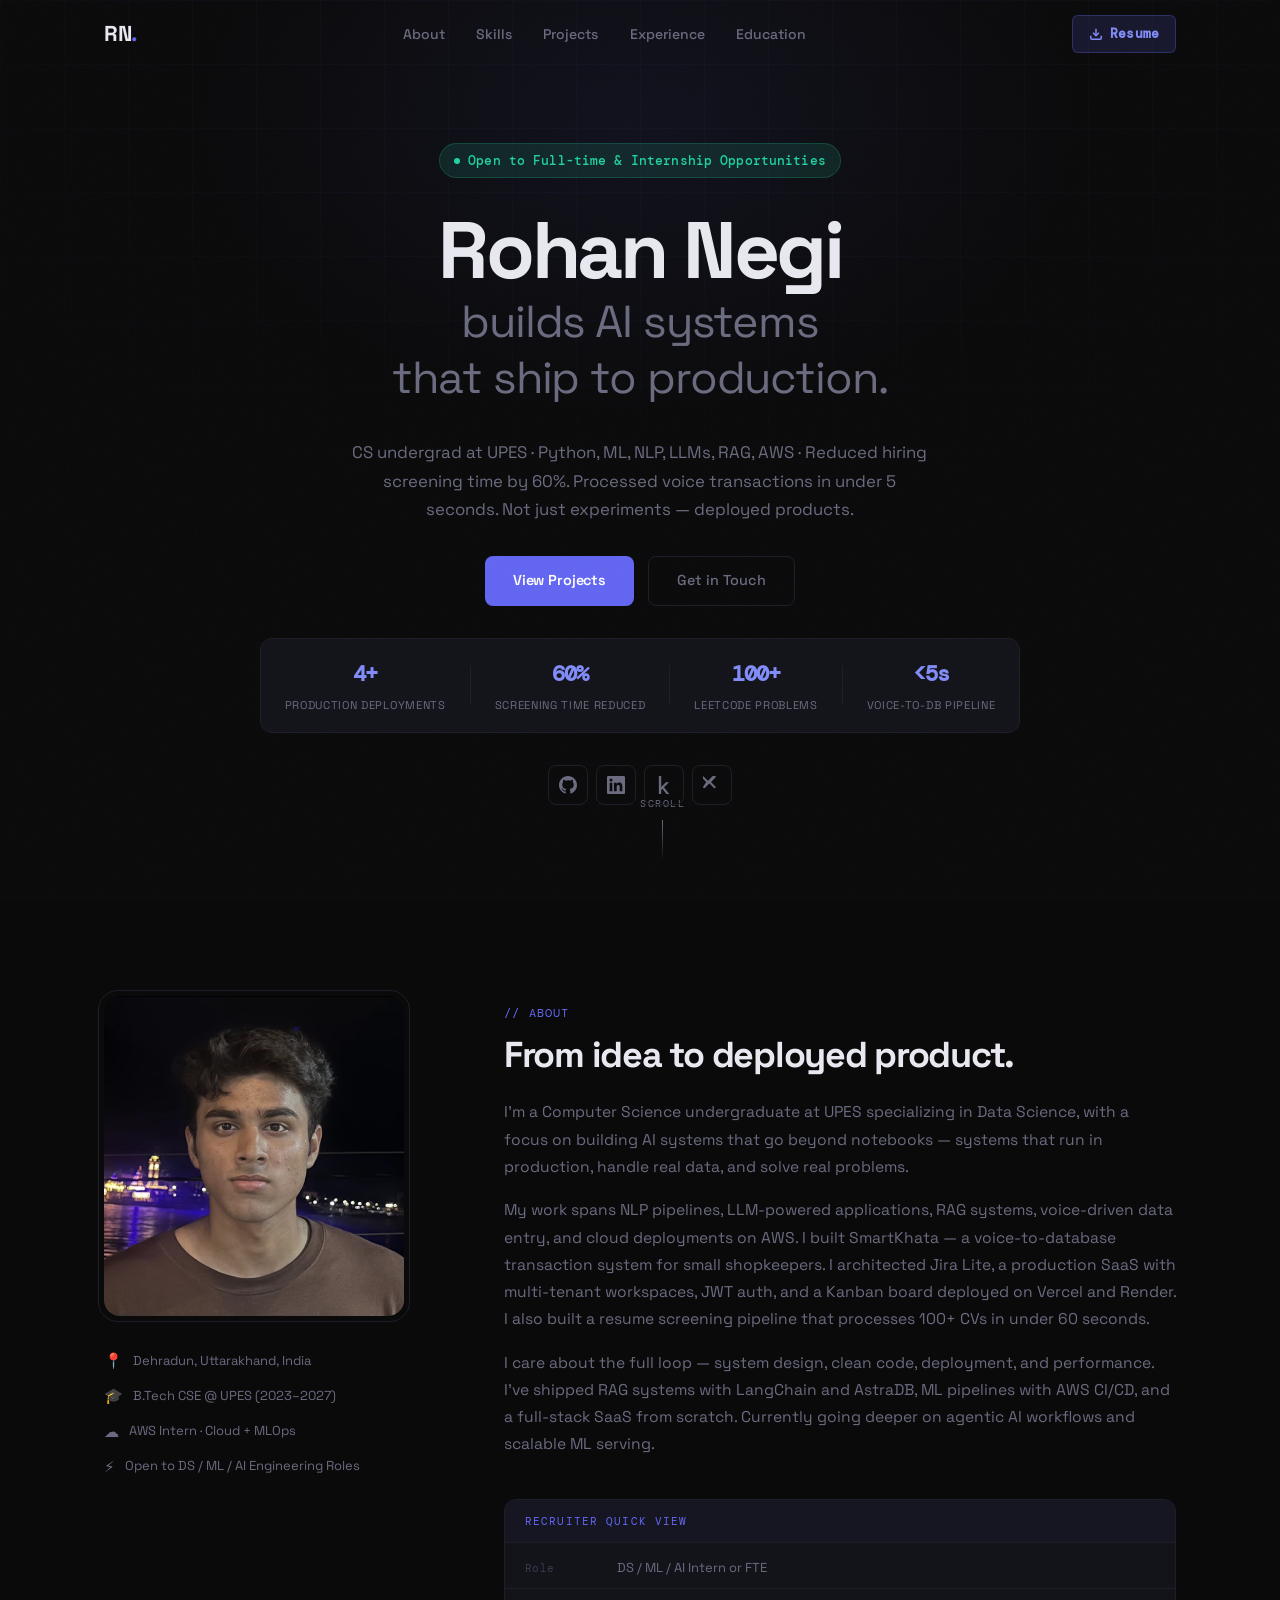
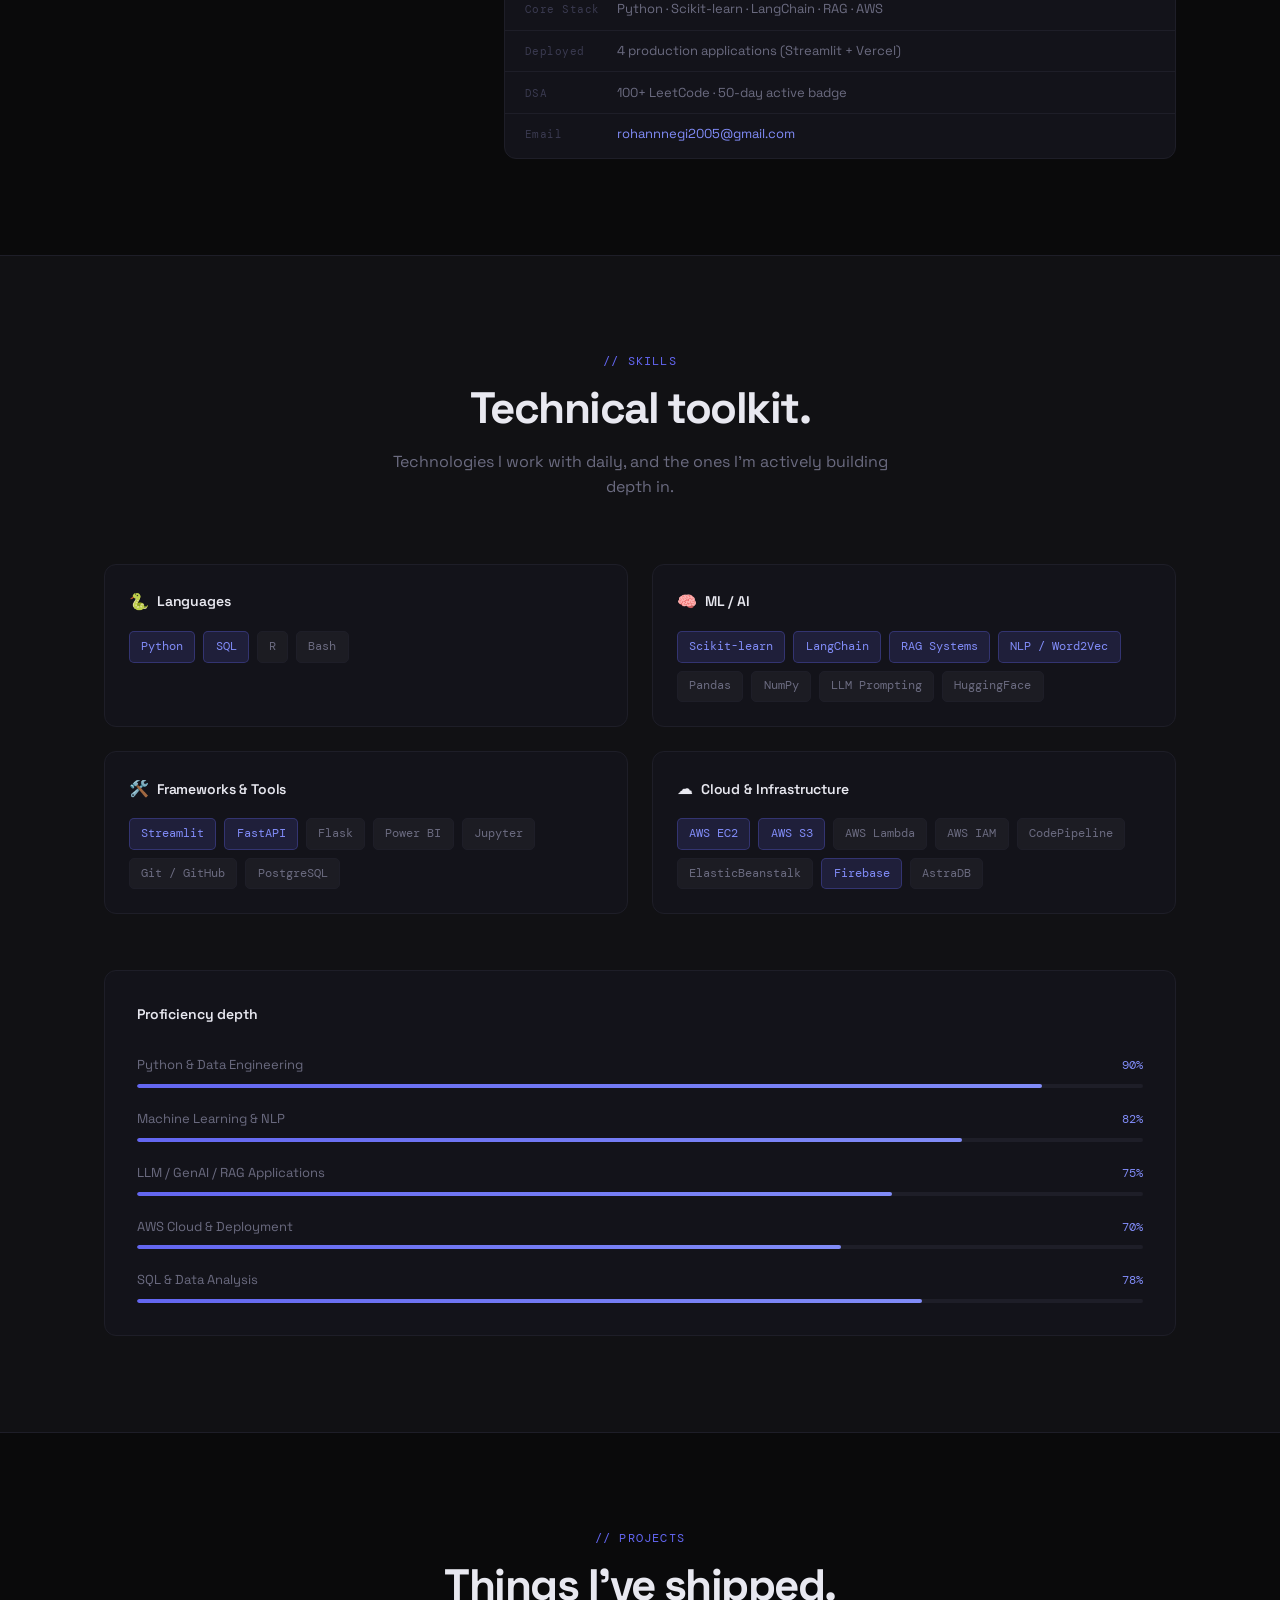
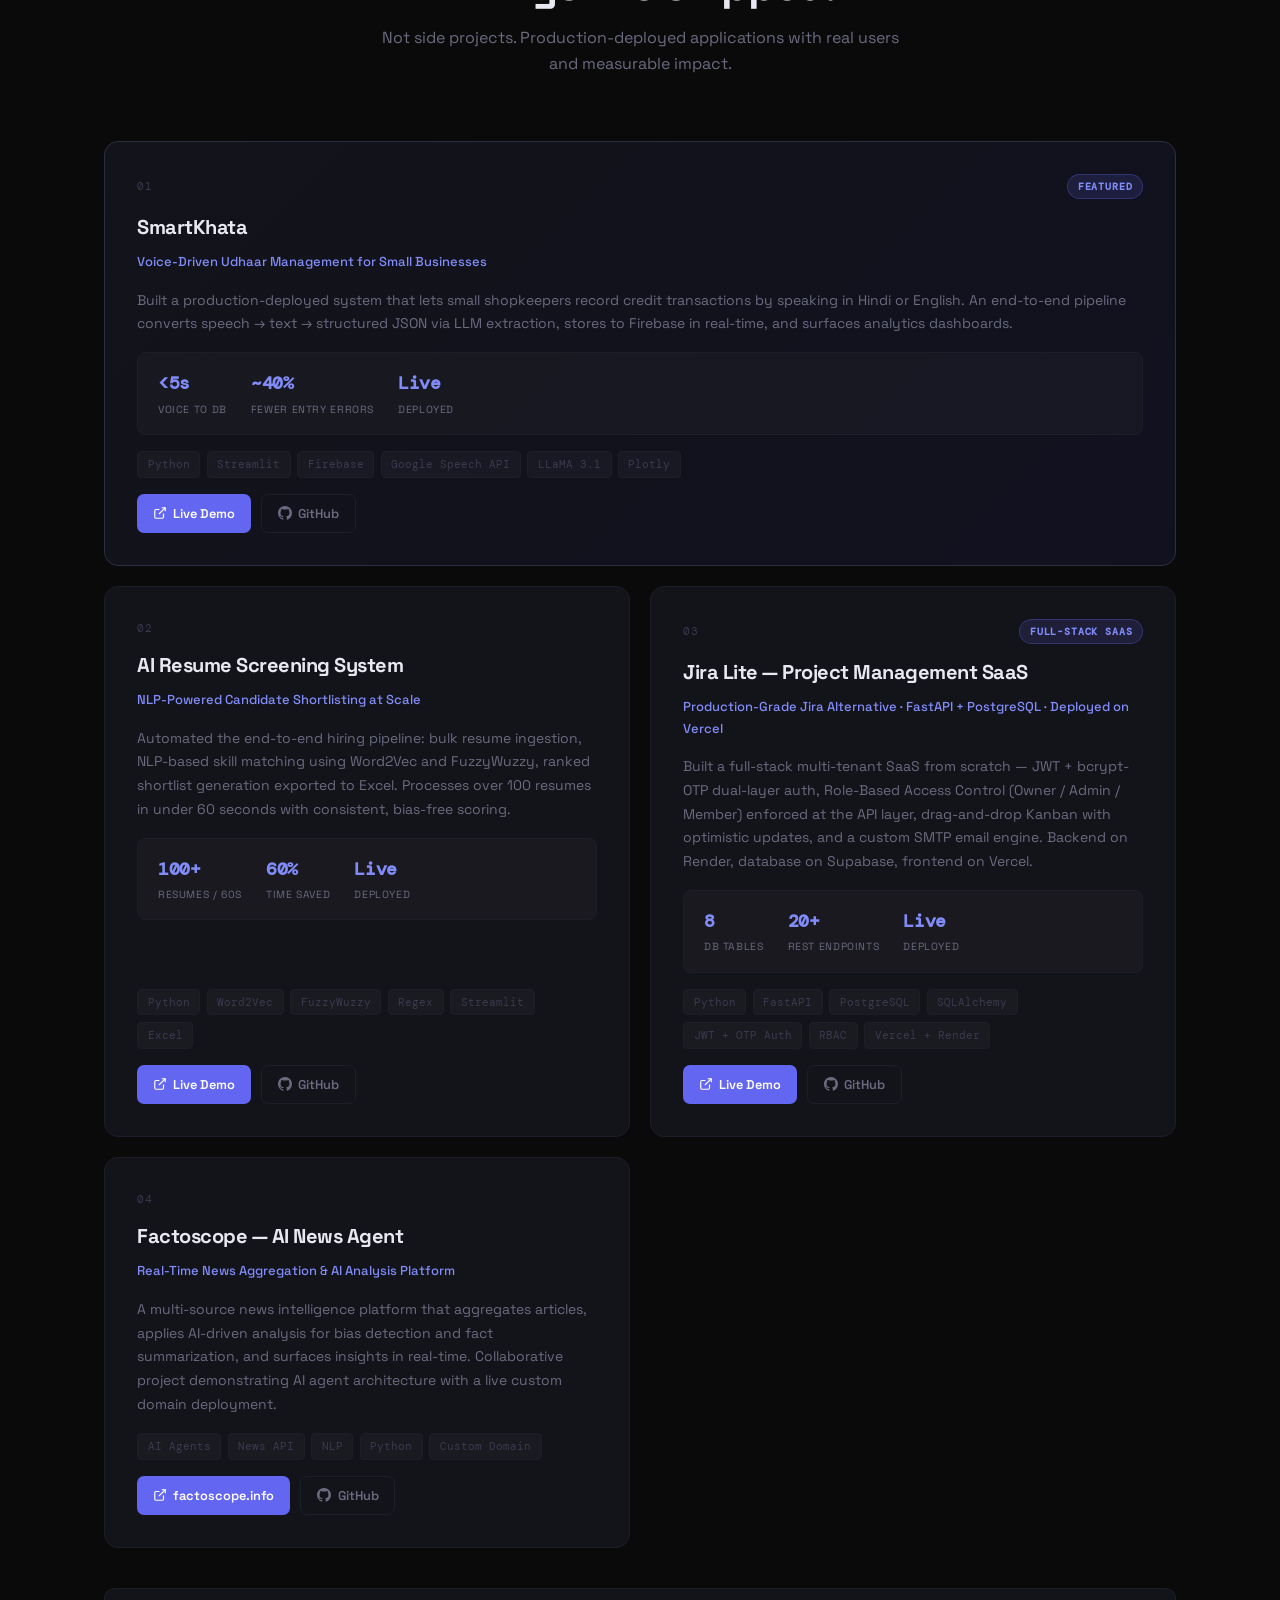
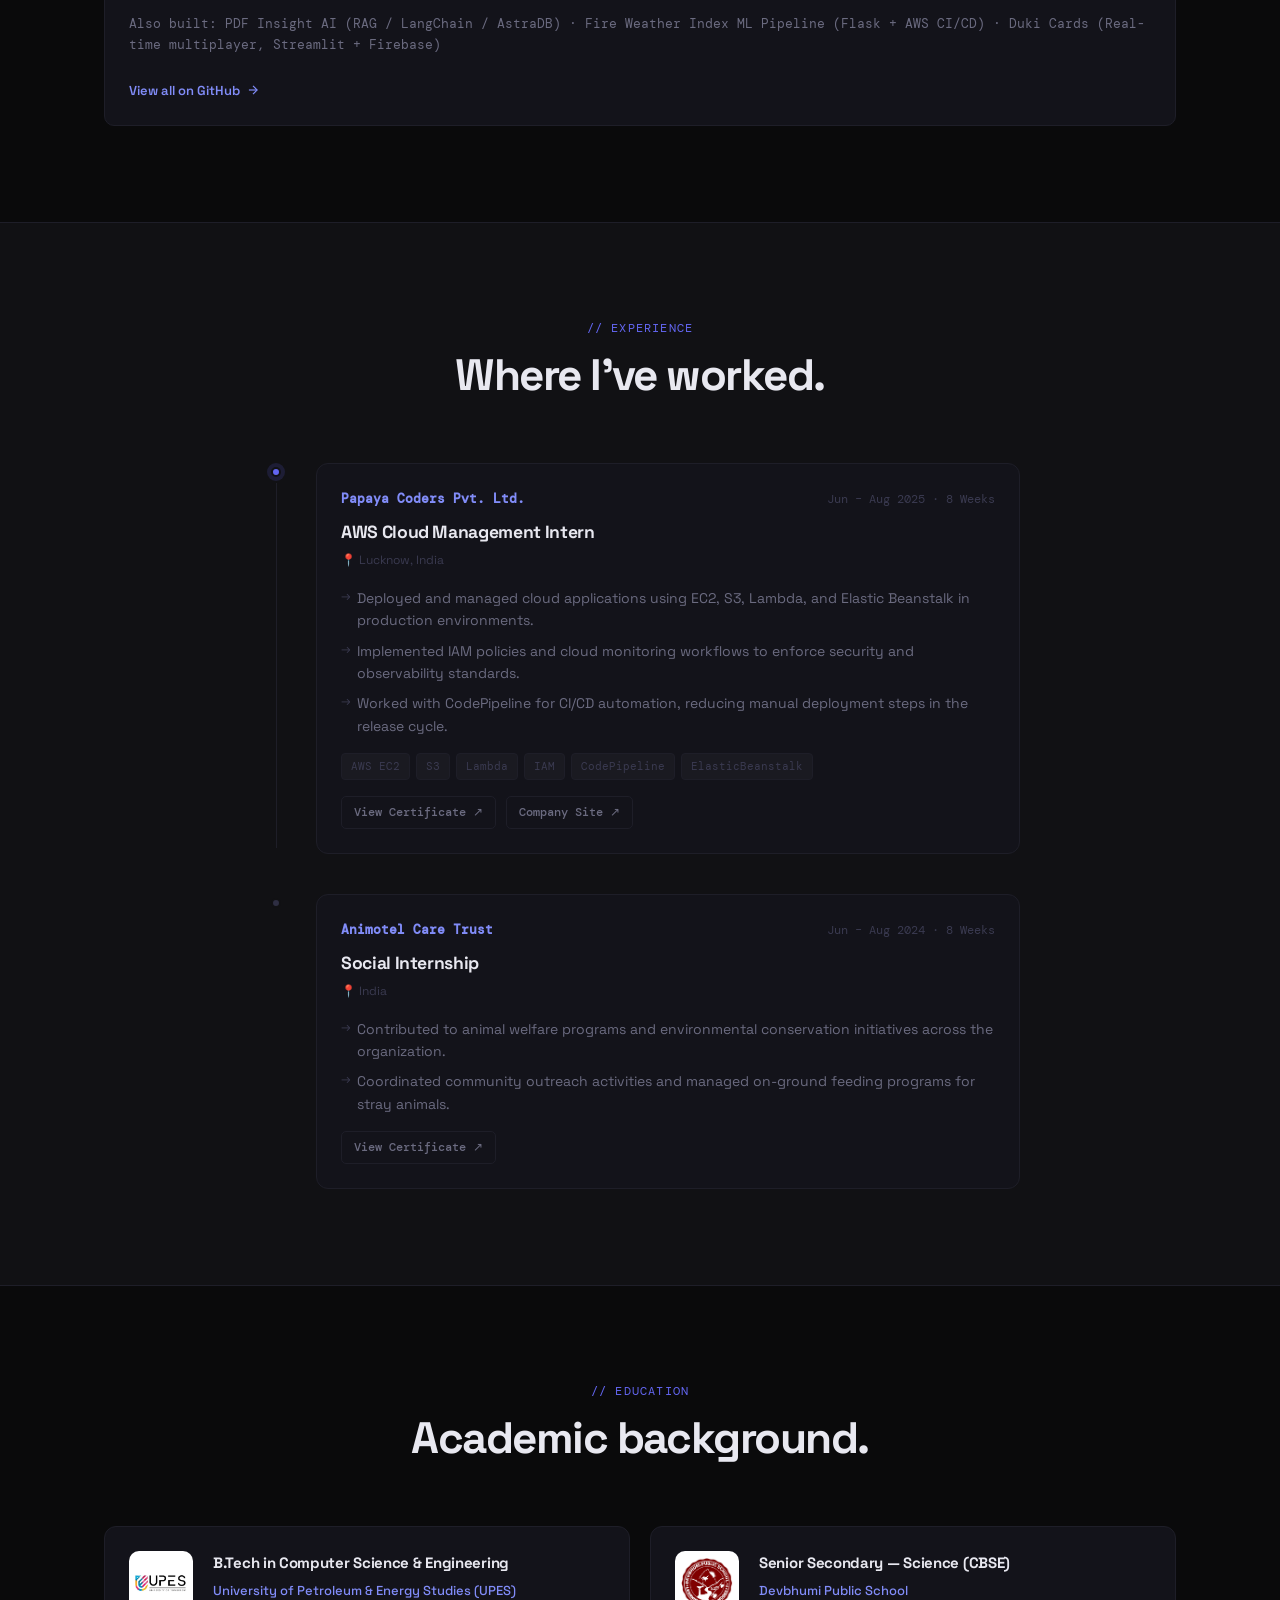
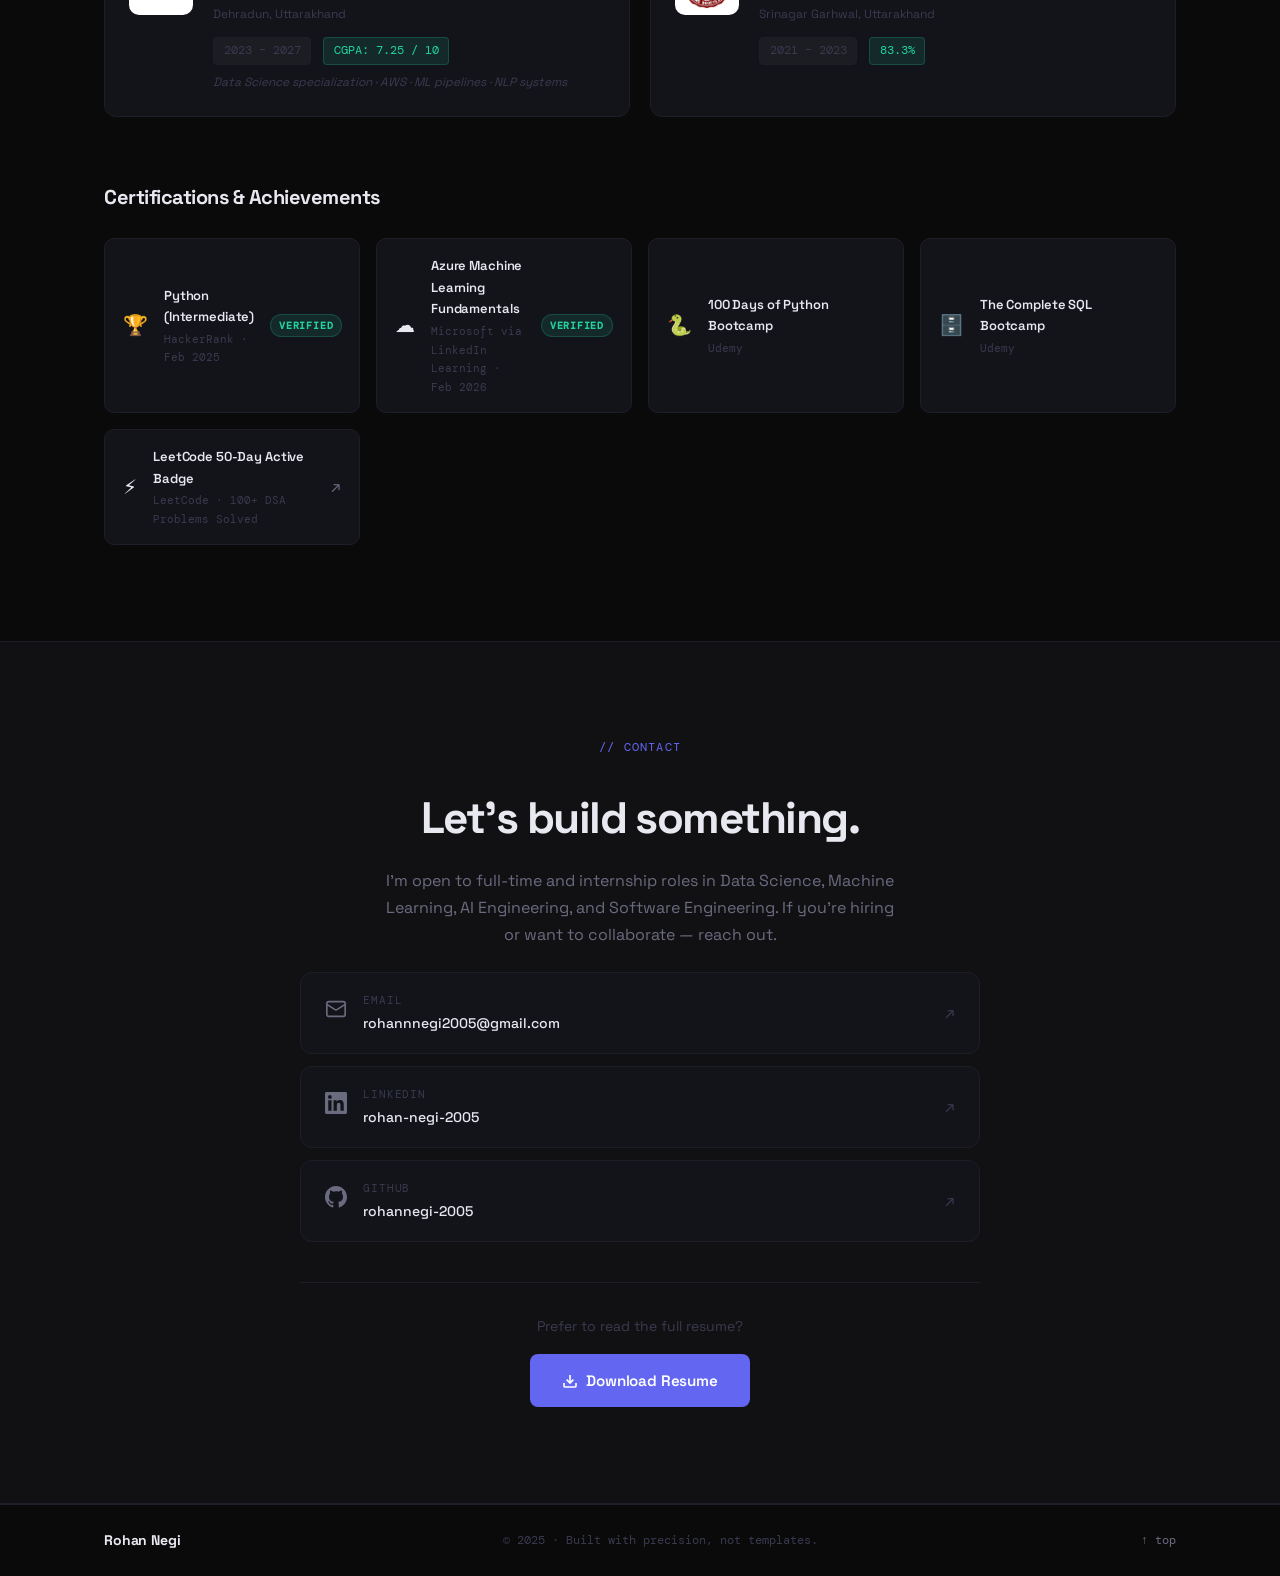
==== commit fd833f78: "Update index.html" ====
--- a/index.html
+++ b/index.html
@@ -6,8 +6,8 @@
 
     <!-- Primary Meta -->
     <title>Rohan Negi — AI/ML Engineer & Data Scientist</title>
-    <meta name="description" content="Rohan Negi builds production-deployed AI systems — from voice-driven data pipelines to NLP automation tools. CSE student at UPES | AWS Certified | Python, ML, LangChain.">
-    <meta name="keywords" content="Rohan Negi, Data Science, Machine Learning, AI Engineer, Python Developer, NLP, LLM, Streamlit, Firebase, AWS, UPES">
+    <meta name="description" content="Rohan Negi builds production-deployed AI systems and full-stack applications. 4 shipped projects · AWS Cloud Intern · Python, ML, LangChain, RAG, FastAPI.">
+    <meta name="keywords" content="Rohan Negi, Data Science, Machine Learning, AI Engineer, Python Developer, NLP, LLM, LangChain, RAG, Streamlit, Firebase, AWS, UPES">
     <meta name="author" content="Rohan Negi">
     <meta name="robots" content="index, follow">
 
@@ -15,13 +15,13 @@
     <meta property="og:type" content="website">
     <meta property="og:url" content="https://rohannegi-2005.github.io/">
     <meta property="og:title" content="Rohan Negi — AI/ML Engineer & Data Scientist">
-    <meta property="og:description" content="Building production AI systems that solve real problems. SmartKhata processed voice transactions in under 5s. Resume Scanner cut screening time by 60%.">
+    <meta property="og:description" content="Building production AI systems that solve real problems. SmartKhata: voice-to-DB in under 5s. Jira Lite: full-stack SaaS with RBAC, JWT auth, and Kanban — live on Vercel.">
     <meta property="og:image" content="assets/images/profile/profile-photo.jpg">
 
     <!-- Twitter Card -->
     <meta name="twitter:card" content="summary_large_image">
     <meta name="twitter:title" content="Rohan Negi — AI/ML Engineer">
-    <meta name="twitter:description" content="CSE student building production-deployed AI & ML systems.">
+    <meta name="twitter:description" content="Building production AI systems and full-stack SaaS. 4 deployed projects · AWS Intern · Python, ML, LangChain, RAG, FastAPI.">
     <meta name="twitter:image" content="assets/images/profile/profile-photo.jpg">
 
     <!-- Favicon -->
@@ -88,7 +88,7 @@
             <div class="hero-container">
                 <div class="hero-badge" aria-label="Status">
                     <span class="status-dot" aria-hidden="true"></span>
-                    Available for Internships & Full-time Roles
+                    Open to Full-time &amp; Internship Opportunities
                 </div>
 
                 <h1 id="hero-heading" class="hero-heading">
@@ -97,7 +97,7 @@
                 </h1>
 
                 <p class="hero-desc">
-                    CSE student at UPES · Python, ML, NLP, LLMs, AWS ·
+                    CS undergrad at UPES · Python, ML, NLP, LLMs, RAG, AWS ·
                     Reduced hiring screening time by 60%. Processed voice transactions in under 5 seconds.
                     Not just experiments — deployed products.
                 </p>
@@ -170,7 +170,7 @@
                         <div class="quick-facts" role="list" aria-label="Quick facts">
                             <div class="quick-fact" role="listitem">
                                 <span class="qf-icon" aria-hidden="true">📍</span>
-                                <span>Lucknow / Dehradun, India</span>
+                                <span>Dehradun, Uttarakhand, India</span>
                             </div>
                             <div class="quick-fact" role="listitem">
                                 <span class="qf-icon" aria-hidden="true">🎓</span>
@@ -195,10 +195,10 @@
                                 I'm a Computer Science undergraduate at UPES specializing in Data Science, with a focus on building AI systems that go beyond notebooks — systems that run in production, handle real data, and solve real problems.
                             </p>
                             <p>
-                                My work spans NLP pipelines, LLM-powered applications, voice-driven data entry, and cloud deployments on AWS. I built SmartKhata to digitize Udhaar tracking for local shopkeepers using voice + AI. I engineered a resume screening system that processes 100+ CVs in under 60 seconds. Both are live and usable today.
+                                My work spans NLP pipelines, LLM-powered applications, RAG systems, voice-driven data entry, and cloud deployments on AWS. I built SmartKhata — a voice-to-database transaction system for small shopkeepers. I architected Jira Lite, a production SaaS with multi-tenant workspaces, JWT auth, and a Kanban board deployed on Vercel and Render. I also built a resume screening pipeline that processes 100+ CVs in under 60 seconds.
                             </p>
                             <p>
-                                I care about the full loop — designing the system, writing clean Python, deploying it, and making it fast. Currently exploring LangChain, RAG architectures, and ML deployment pipelines.
+                                I care about the full loop — system design, clean code, deployment, and performance. I've shipped RAG systems with LangChain and AstraDB, ML pipelines with AWS CI/CD, and a full-stack SaaS from scratch. Currently going deeper on agentic AI workflows and scalable ML serving.
                             </p>
                         </div>
 
@@ -211,7 +211,7 @@
                                 </div>
                                 <div class="rs-item">
                                     <span class="rs-key">Core Stack</span>
-                                    <span class="rs-val">Python · Scikit-learn · LangChain · AWS</span>
+                                    <span class="rs-val">Python · Scikit-learn · LangChain · RAG · AWS</span>
                                 </div>
                                 <div class="rs-item">
                                     <span class="rs-key">Deployed</span>
@@ -263,11 +263,12 @@
                         <div class="skill-tags">
                             <span class="skill-tag skill-primary">Scikit-learn</span>
                             <span class="skill-tag skill-primary">LangChain</span>
+                            <span class="skill-tag skill-primary">RAG Systems</span>
                             <span class="skill-tag skill-primary">NLP / Word2Vec</span>
                             <span class="skill-tag">Pandas</span>
                             <span class="skill-tag">NumPy</span>
-                            <span class="skill-tag">RAG Systems</span>
                             <span class="skill-tag">LLM Prompting</span>
+                            <span class="skill-tag">HuggingFace</span>
                         </div>
                     </div>
 
@@ -278,6 +279,7 @@
                         </h3>
                         <div class="skill-tags">
                             <span class="skill-tag skill-primary">Streamlit</span>
+                            <span class="skill-tag skill-primary">FastAPI</span>
                             <span class="skill-tag">Flask</span>
                             <span class="skill-tag">Power BI</span>
                             <span class="skill-tag">Jupyter</span>
@@ -299,6 +301,7 @@
                             <span class="skill-tag">CodePipeline</span>
                             <span class="skill-tag">ElasticBeanstalk</span>
                             <span class="skill-tag skill-primary">Firebase</span>
+                            <span class="skill-tag">AstraDB</span>
                         </div>
                     </div>
                 </div>
@@ -326,7 +329,7 @@
                         </div>
                         <div class="skill-bar-item">
                             <div class="sb-meta">
-                                <span class="sb-name">LLM / GenAI Applications</span>
+                                <span class="sb-name">LLM / GenAI / RAG Applications</span>
                                 <span class="sb-pct">75%</span>
                             </div>
                             <div class="sb-track" role="progressbar" aria-valuenow="75" aria-valuemin="0" aria-valuemax="100" aria-label="LLM skill level 75%">
@@ -462,22 +465,41 @@
                         </div>
                     </article>
 
-                    <!-- Project 3: Jeera -->
-                    <article class="project-card" aria-label="Jeera project management tool">
+                    <!-- Project 3: Jira Lite -->
+                    <article class="project-card" aria-label="Jira Lite project management tool">
                         <div class="pc-header">
                             <div class="pc-number" aria-hidden="true">03</div>
-                        </div>
-                        <h3 class="pc-title">Jeera — Project Management Tool</h3>
-                        <p class="pc-tagline">Jira-Inspired PM Dashboard Built & Deployed on Vercel</p>
+                            <div class="pc-badge">Full-Stack SaaS</div>
+                        </div>
+                        <h3 class="pc-title">Jira Lite — Project Management SaaS</h3>
+                        <p class="pc-tagline">Production-Grade Jira Alternative · FastAPI + PostgreSQL · Deployed on Vercel</p>
                         <p class="pc-desc">
-                            A full-stack project management application with sprint tracking, task boards, and team collaboration features. Built as a functional Jira alternative and deployed on Vercel — demonstrating full-stack thinking beyond typical data science projects.
+                            Built a full-stack multi-tenant SaaS from scratch — JWT + bcrypt-OTP dual-layer auth, Role-Based Access Control (Owner / Admin / Member) enforced at the API layer, drag-and-drop Kanban with optimistic updates, and a custom SMTP email engine. Backend on Render, database on Supabase, frontend on Vercel.
                         </p>
 
+                        <div class="pc-metrics" role="list" aria-label="Project metrics">
+                            <div class="metric" role="listitem">
+                                <span class="metric-val">8</span>
+                                <span class="metric-label">DB Tables</span>
+                            </div>
+                            <div class="metric" role="listitem">
+                                <span class="metric-val">20+</span>
+                                <span class="metric-label">REST Endpoints</span>
+                            </div>
+                            <div class="metric" role="listitem">
+                                <span class="metric-val">Live</span>
+                                <span class="metric-label">Deployed</span>
+                            </div>
+                        </div>
+
                         <div class="pc-stack" aria-label="Technologies used">
-                            <span class="stack-tag">Full Stack</span>
-                            <span class="stack-tag">Vercel</span>
-                            <span class="stack-tag">Task Management</span>
-                            <span class="stack-tag">Sprint Boards</span>
+                            <span class="stack-tag">Python</span>
+                            <span class="stack-tag">FastAPI</span>
+                            <span class="stack-tag">PostgreSQL</span>
+                            <span class="stack-tag">SQLAlchemy</span>
+                            <span class="stack-tag">JWT + OTP Auth</span>
+                            <span class="stack-tag">RBAC</span>
+                            <span class="stack-tag">Vercel + Render</span>
                         </div>
 
                         <div class="pc-links">
@@ -498,7 +520,7 @@
                             <div class="pc-number" aria-hidden="true">04</div>
                         </div>
                         <h3 class="pc-title">Factoscope — AI News Agent</h3>
-                        <p class="pc-tagline">Real-Time News Aggregation & AI Analysis Platform</p>
+                        <p class="pc-tagline">Real-Time News Aggregation &amp; AI Analysis Platform</p>
                         <p class="pc-desc">
                             A multi-source news intelligence platform that aggregates articles, applies AI-driven analysis for bias detection and fact summarization, and surfaces insights in real-time. Collaborative project demonstrating AI agent architecture with a live custom domain deployment.
                         </p>
@@ -527,7 +549,7 @@
 
                 <!-- Other projects note -->
                 <div class="more-projects">
-                    <p>Also built: PDF Insight AI (RAG/LangChain/AstraDB) · Fire Weather Index ML Pipeline (Flask + AWS CI/CD) · Duki Cards (Real-time multiplayer, Streamlit + Firebase)</p>
+                    <p>Also built: PDF Insight AI (RAG / LangChain / AstraDB) · Fire Weather Index ML Pipeline (Flask + AWS CI/CD) · Duki Cards (Real-time multiplayer, Streamlit + Firebase)</p>
                     <a href="https://github.com/rohannegi-2005" target="_blank" rel="noopener noreferrer" class="more-projects-link">
                         View all on GitHub
                         <svg width="14" height="14" viewBox="0 0 24 24" fill="none" stroke="currentColor" stroke-width="2" aria-hidden="true"><line x1="5" y1="12" x2="19" y2="12"/><polyline points="12 5 19 12 12 19"/></svg>
@@ -615,8 +637,8 @@
                             <img src="assets/images/logos/upes-logo.png" alt="UPES Logo" class="edu-logo" loading="lazy" width="72" height="72">
                         </div>
                         <div class="edu-body">
-                            <h3 class="edu-degree">B.Tech in Computer Science & Engineering</h3>
-                            <p class="edu-institution">University of Petroleum & Energy Studies (UPES)</p>
+                            <h3 class="edu-degree">B.Tech in Computer Science &amp; Engineering</h3>
+                            <p class="edu-institution">University of Petroleum &amp; Energy Studies (UPES)</p>
                             <p class="edu-location">Dehradun, Uttarakhand</p>
                             <div class="edu-meta">
                                 <span class="edu-period">2023 – 2027</span>
@@ -644,7 +666,7 @@
 
                 <!-- Certifications -->
                 <div class="certs-section" aria-labelledby="certs-heading">
-                    <h3 id="certs-heading" class="certs-title">Certifications & Achievements</h3>
+                    <h3 id="certs-heading" class="certs-title">Certifications &amp; Achievements</h3>
                     <div class="certs-grid">
                         <div class="cert-card" role="article" aria-label="HackerRank Python certification">
                             <div class="cert-icon" aria-hidden="true">🏆</div>
@@ -700,7 +722,7 @@
                     <div class="section-label" aria-hidden="true">// contact</div>
                     <h2 id="contact-heading" class="section-heading contact-heading">Let's build something.</h2>
                     <p class="contact-desc">
-                        I'm actively seeking internship and full-time opportunities in Data Science, Machine Learning, and AI Engineering. If you're hiring or want to collaborate — reach out.
+                        I'm open to full-time and internship roles in Data Science, Machine Learning, AI Engineering, and Software Engineering. If you're hiring or want to collaborate — reach out.
                     </p>
 
                     <div class="contact-options" role="list">
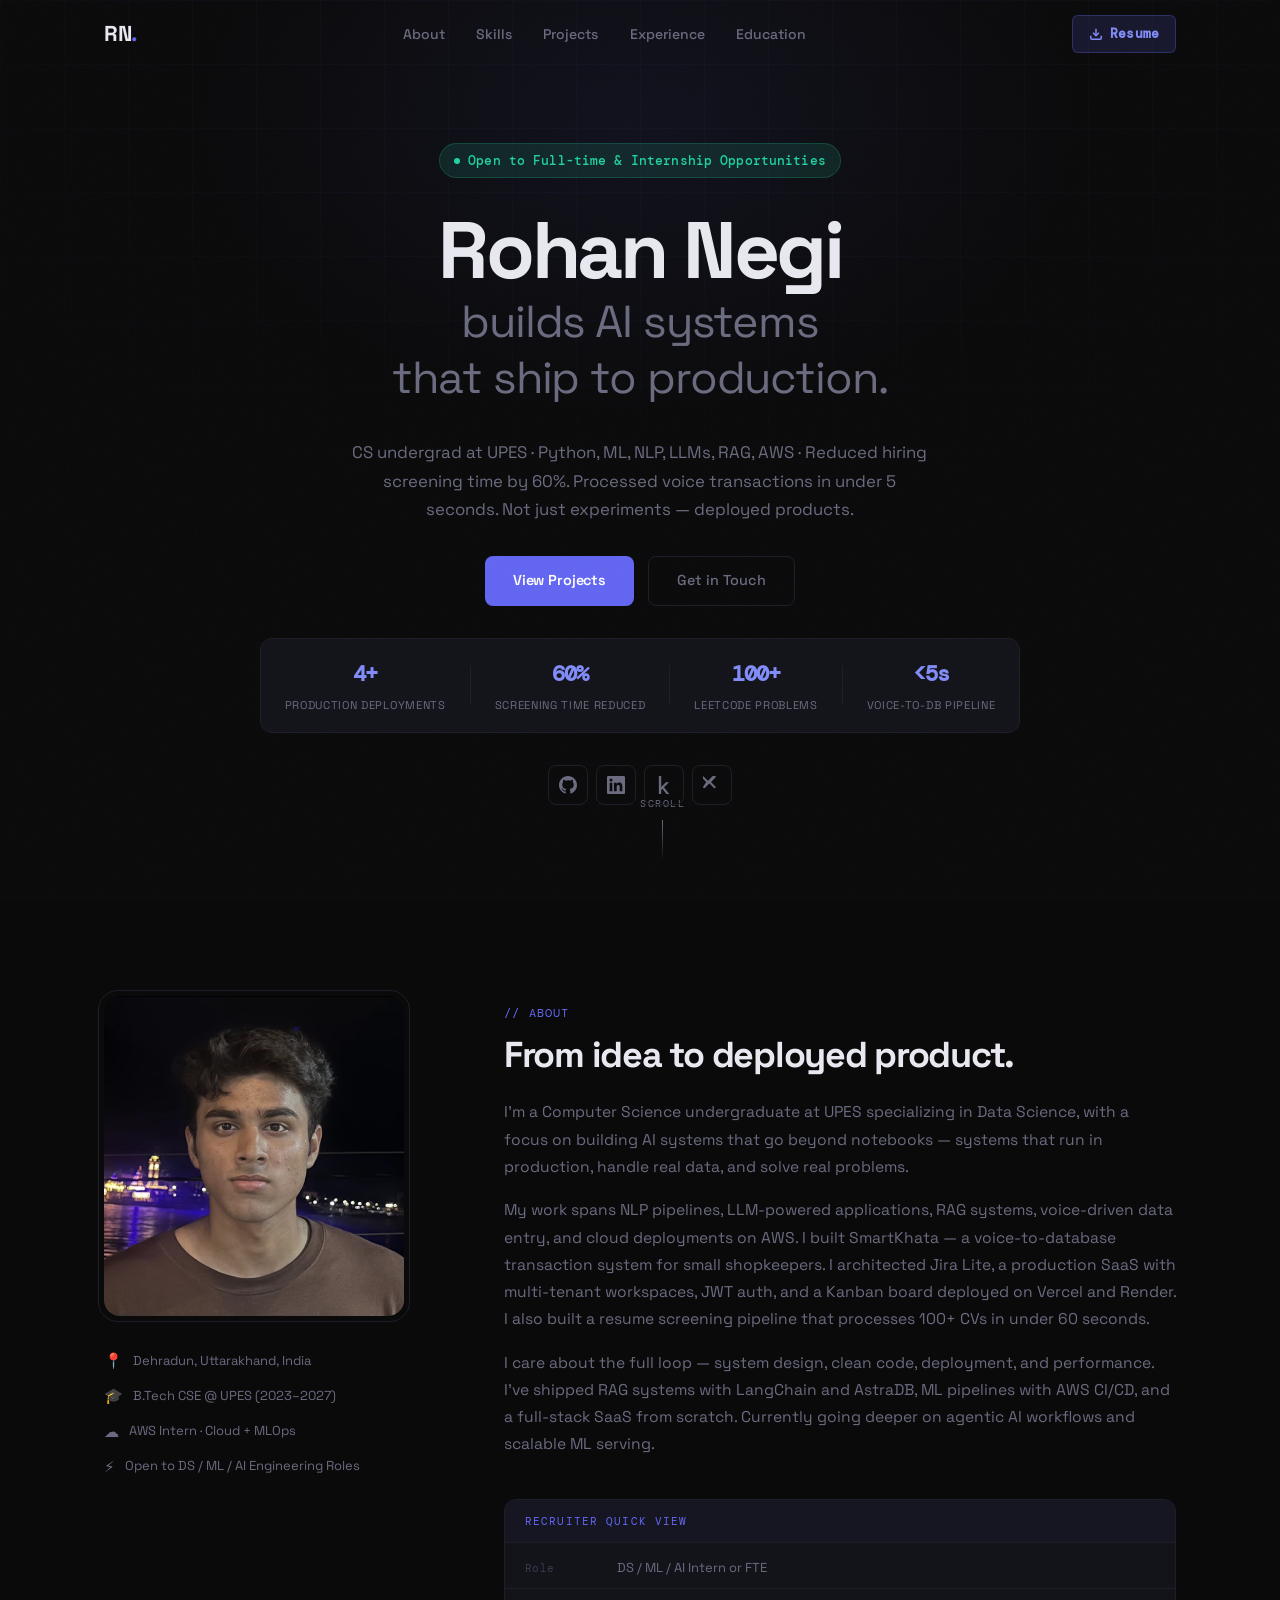
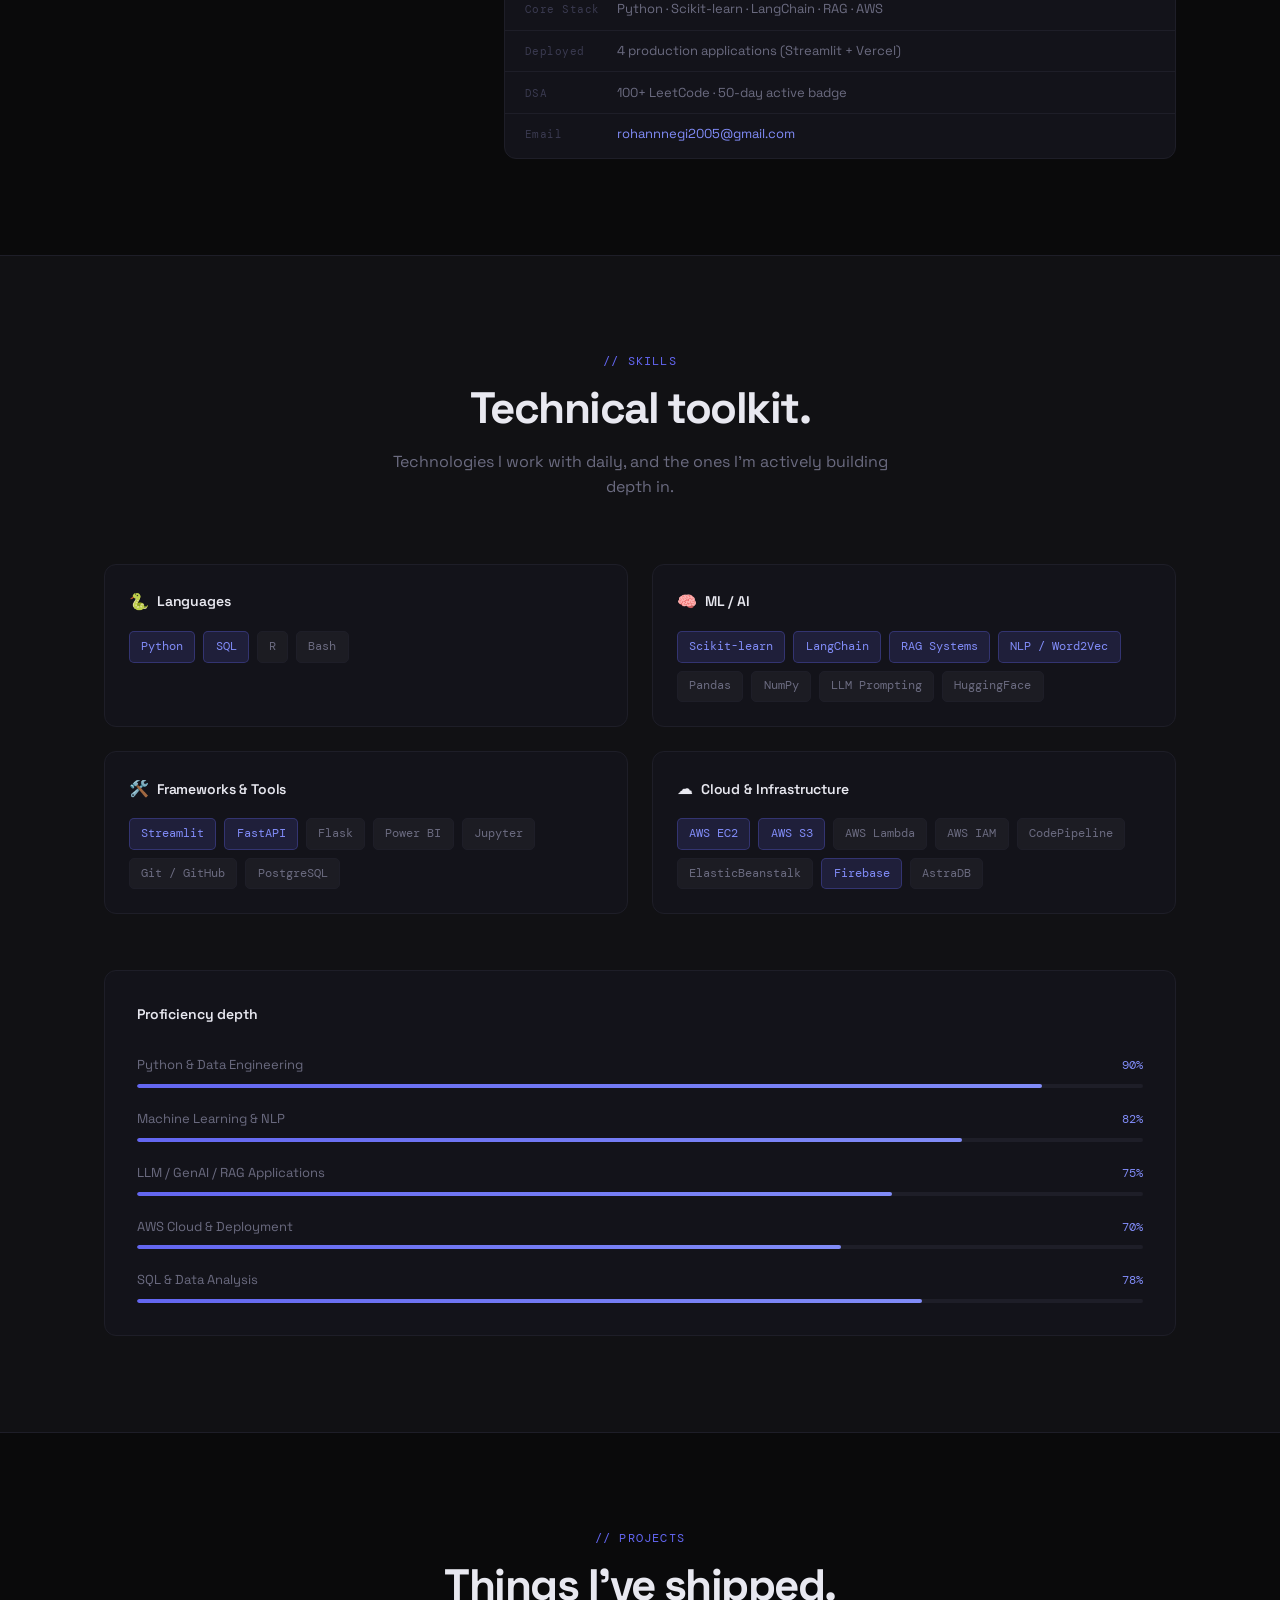
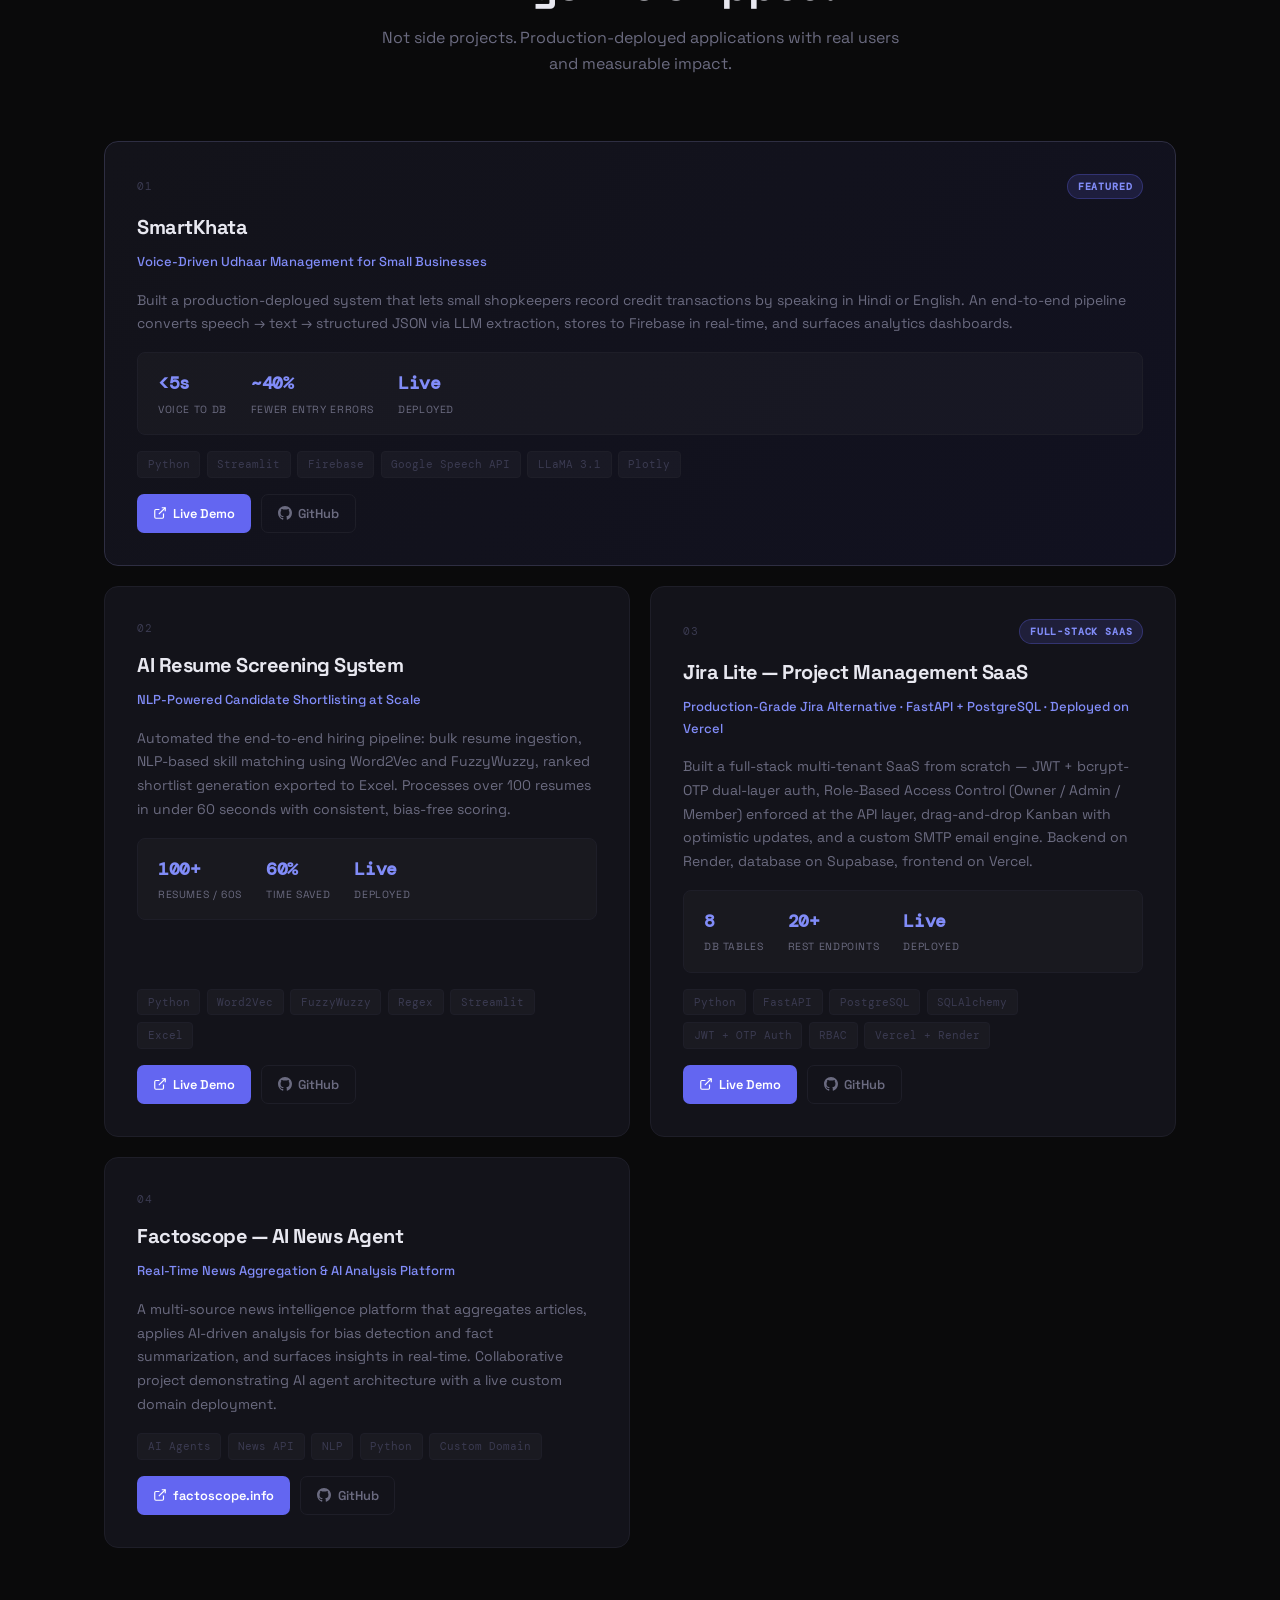
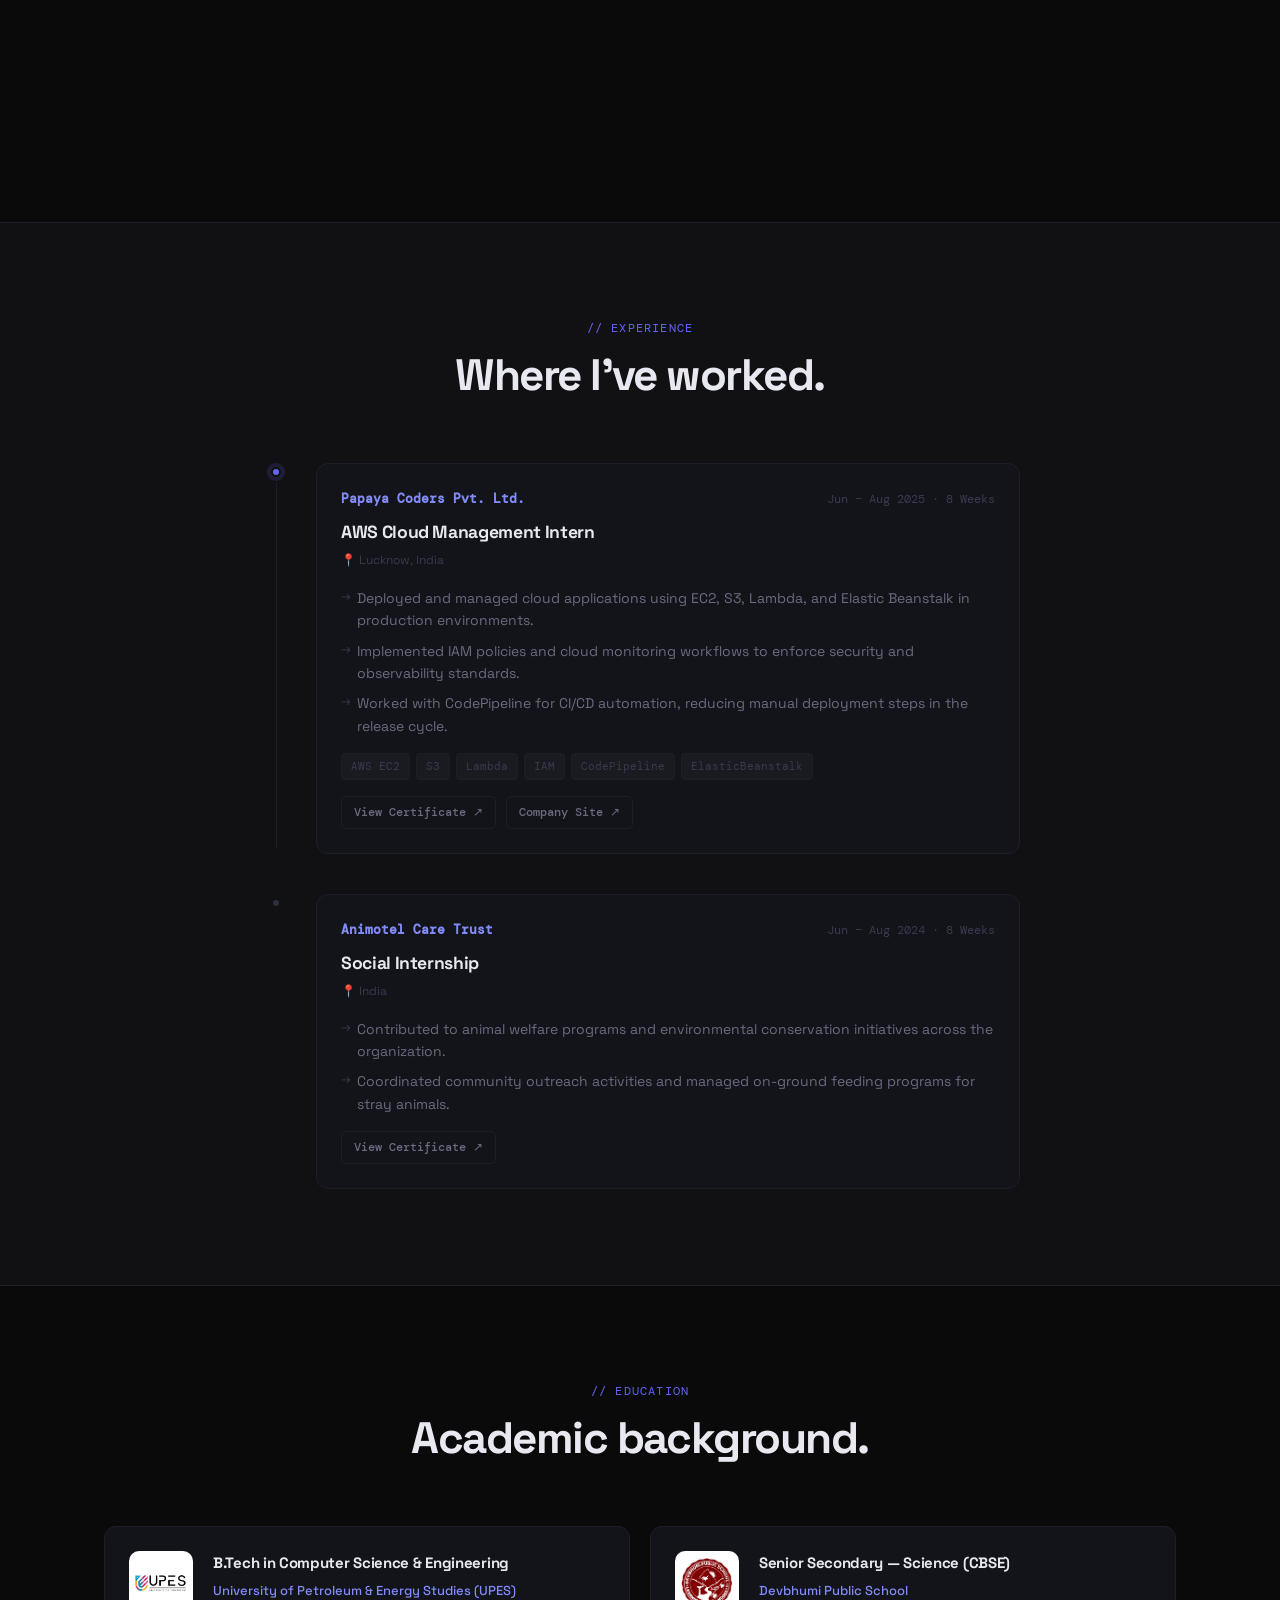
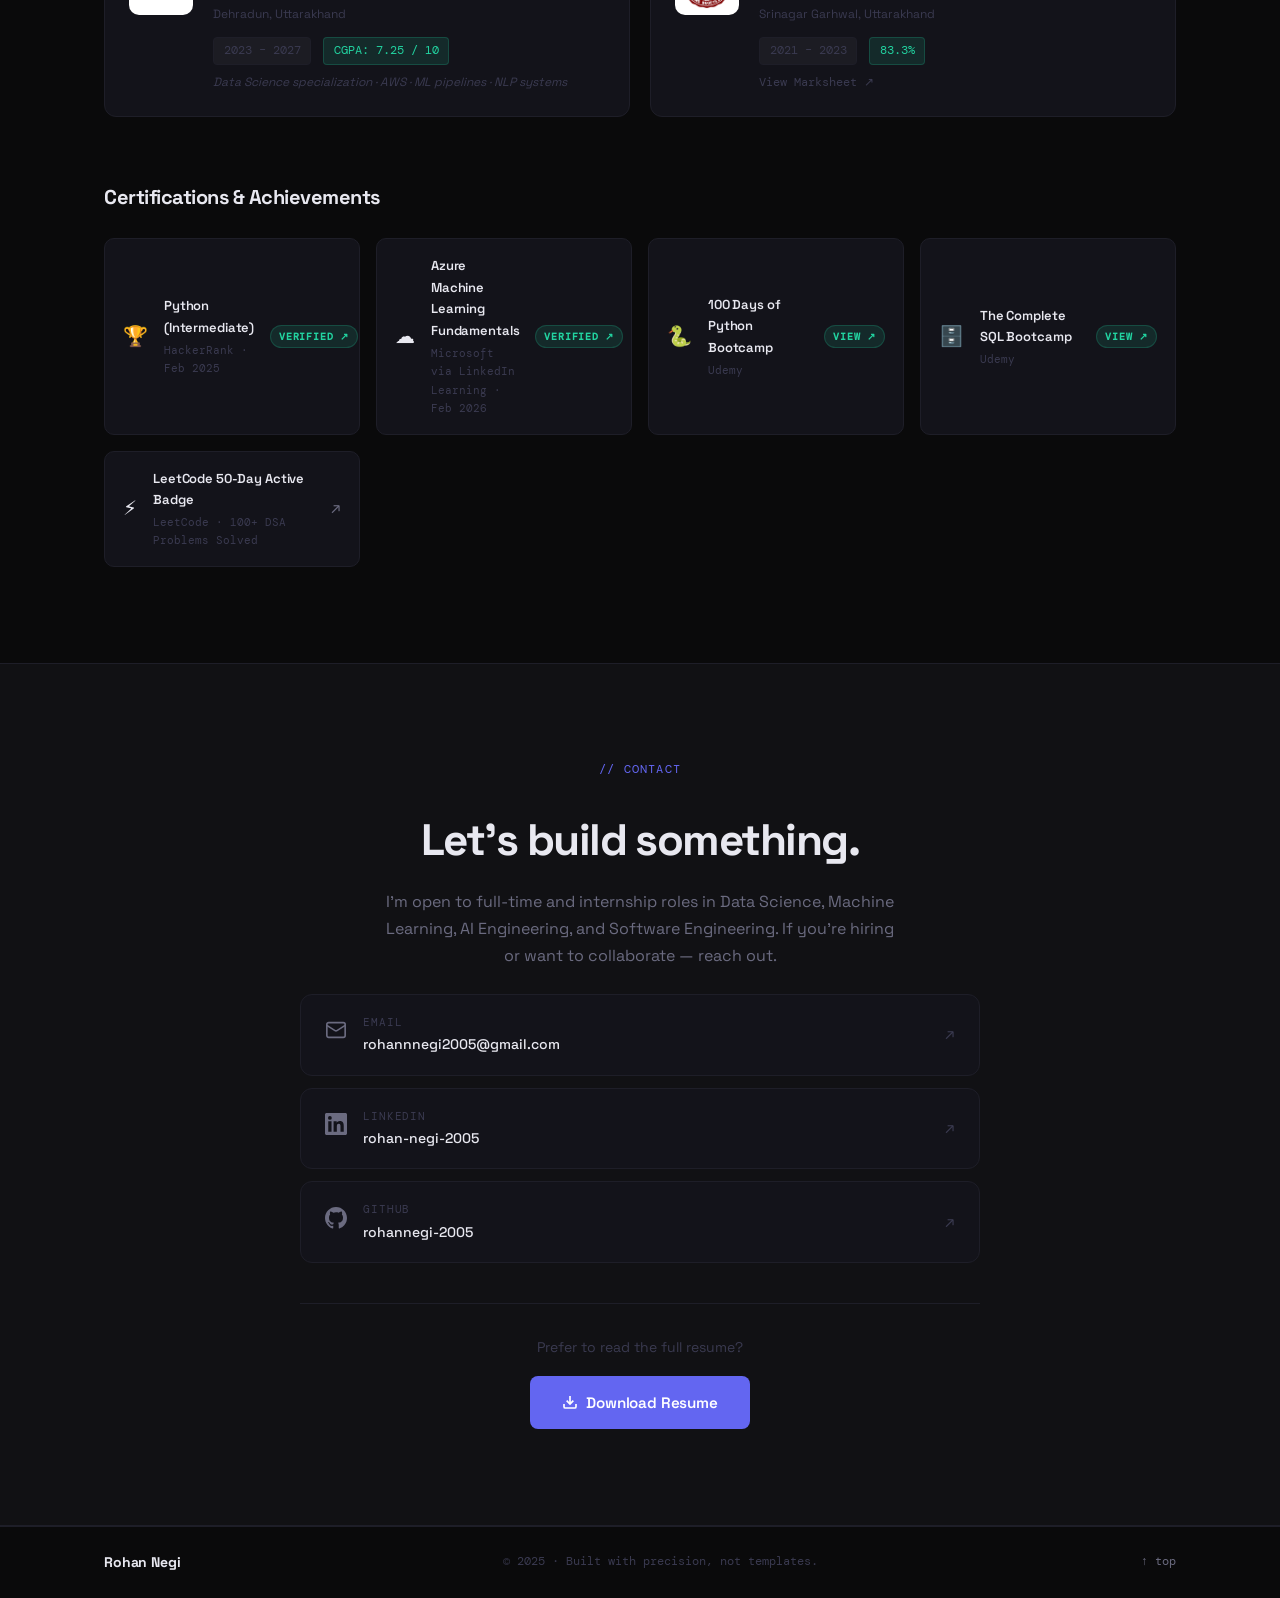
==== commit e6b30800: "adding clickable links to the cards" ====
--- a/index.html
+++ b/index.html
@@ -648,7 +648,7 @@
                         </div>
                     </article>
 
-                    <article class="edu-card" aria-label="Devbhumi education">
+                    <a href="https://drive.google.com/file/d/1PV54k7AkA6MyGXaZ-ZY1qyVcVTqTdHqh/view?usp=drive_link" target="_blank" rel="noopener noreferrer" class="edu-card edu-card-link" aria-label="Devbhumi education — view 12th marksheet">
                         <div class="edu-logo-wrap">
                             <img src="assets/images/logos/dav-logo.png" alt="Devbhumi Public School Logo" class="edu-logo" loading="lazy" width="72" height="72">
                         </div>
@@ -660,47 +660,50 @@
                                 <span class="edu-period">2021 – 2023</span>
                                 <span class="edu-grade">83.3%</span>
                             </div>
-                        </div>
-                    </article>
+                            <p class="edu-view-hint">View Marksheet ↗</p>
+                        </div>
+                    </a>
                 </div>
 
                 <!-- Certifications -->
                 <div class="certs-section" aria-labelledby="certs-heading">
                     <h3 id="certs-heading" class="certs-title">Certifications &amp; Achievements</h3>
                     <div class="certs-grid">
-                        <div class="cert-card" role="article" aria-label="HackerRank Python certification">
+                        <a href="https://www.hackerrank.com/certificates/0e1d3975a1a0" target="_blank" rel="noopener noreferrer" class="cert-card cert-card-link" role="article" aria-label="HackerRank Python certification — view certificate">
                             <div class="cert-icon" aria-hidden="true">🏆</div>
                             <div class="cert-body">
                                 <h4 class="cert-name">Python (Intermediate)</h4>
                                 <p class="cert-issuer">HackerRank · Feb 2025</p>
                             </div>
-                            <div class="cert-badge">Verified</div>
-                        </div>
-
-                        <div class="cert-card" role="article" aria-label="Microsoft Azure ML certification">
+                            <div class="cert-badge">Verified ↗</div>
+                        </a>
+
+                        <a href="https://drive.google.com/file/d/11bbluEGyGHXVzUcWMiSXv33u6h_V7Lzl/view?usp=drive_link" target="_blank" rel="noopener noreferrer" class="cert-card cert-card-link" role="article" aria-label="Microsoft Azure ML certification — view certificate">
                             <div class="cert-icon" aria-hidden="true">☁️</div>
                             <div class="cert-body">
                                 <h4 class="cert-name">Azure Machine Learning Fundamentals</h4>
                                 <p class="cert-issuer">Microsoft via LinkedIn Learning · Feb 2026</p>
                             </div>
-                            <div class="cert-badge">Verified</div>
-                        </div>
-
-                        <div class="cert-card" role="article" aria-label="100 Days of Python certification">
+                            <div class="cert-badge">Verified ↗</div>
+                        </a>
+
+                        <a href="https://drive.google.com/file/d/1tHm0n7gT_tYcGdPN9EY6T5RkKSkVDWaT/view?usp=drive_link" target="_blank" rel="noopener noreferrer" class="cert-card cert-card-link" role="article" aria-label="100 Days of Python certification — view certificate">
                             <div class="cert-icon" aria-hidden="true">🐍</div>
                             <div class="cert-body">
                                 <h4 class="cert-name">100 Days of Python Bootcamp</h4>
                                 <p class="cert-issuer">Udemy</p>
                             </div>
-                        </div>
-
-                        <div class="cert-card" role="article" aria-label="SQL Bootcamp certification">
+                            <div class="cert-badge">View ↗</div>
+                        </a>
+
+                        <a href="https://drive.google.com/file/d/1p8g4z0yuZpnG24FqlfCrOamCQ1zUIsXv/view?usp=drive_link" target="_blank" rel="noopener noreferrer" class="cert-card cert-card-link" role="article" aria-label="SQL Bootcamp certification — view certificate">
                             <div class="cert-icon" aria-hidden="true">🗄️</div>
                             <div class="cert-body">
                                 <h4 class="cert-name">The Complete SQL Bootcamp</h4>
                                 <p class="cert-issuer">Udemy</p>
                             </div>
-                        </div>
+                            <div class="cert-badge">View ↗</div>
+                        </a>
 
                         <div class="cert-card" role="article" aria-label="LeetCode achievement">
                             <div class="cert-icon" aria-hidden="true">⚡</div>
--- a/assets/css/style.css
+++ b/assets/css/style.css
@@ -1256,6 +1256,38 @@
     font-style: italic;
 }
 
+/* Clickable edu card */
+a.edu-card-link {
+    cursor: pointer;
+    text-decoration: none;
+}
+a.edu-card-link:hover {
+    border-color: var(--accent-line);
+    box-shadow: 0 4px 20px rgba(99,102,241,0.12);
+}
+a.edu-card-link:hover .edu-view-hint {
+    color: var(--accent-h);
+}
+
+.edu-view-hint {
+    font-size: 0.72rem;
+    font-family: var(--font-mono);
+    color: var(--text-dim);
+    margin-top: 0.4rem;
+    transition: color var(--speed);
+}
+
+/* Clickable cert card */
+a.cert-card-link {
+    cursor: pointer;
+    text-decoration: none;
+}
+a.cert-card-link:hover {
+    border-color: var(--accent-line);
+    background: var(--bg-card-h);
+    box-shadow: 0 4px 20px rgba(99,102,241,0.1);
+}
+
 /* Certifications */
 .certs-section { }
 
